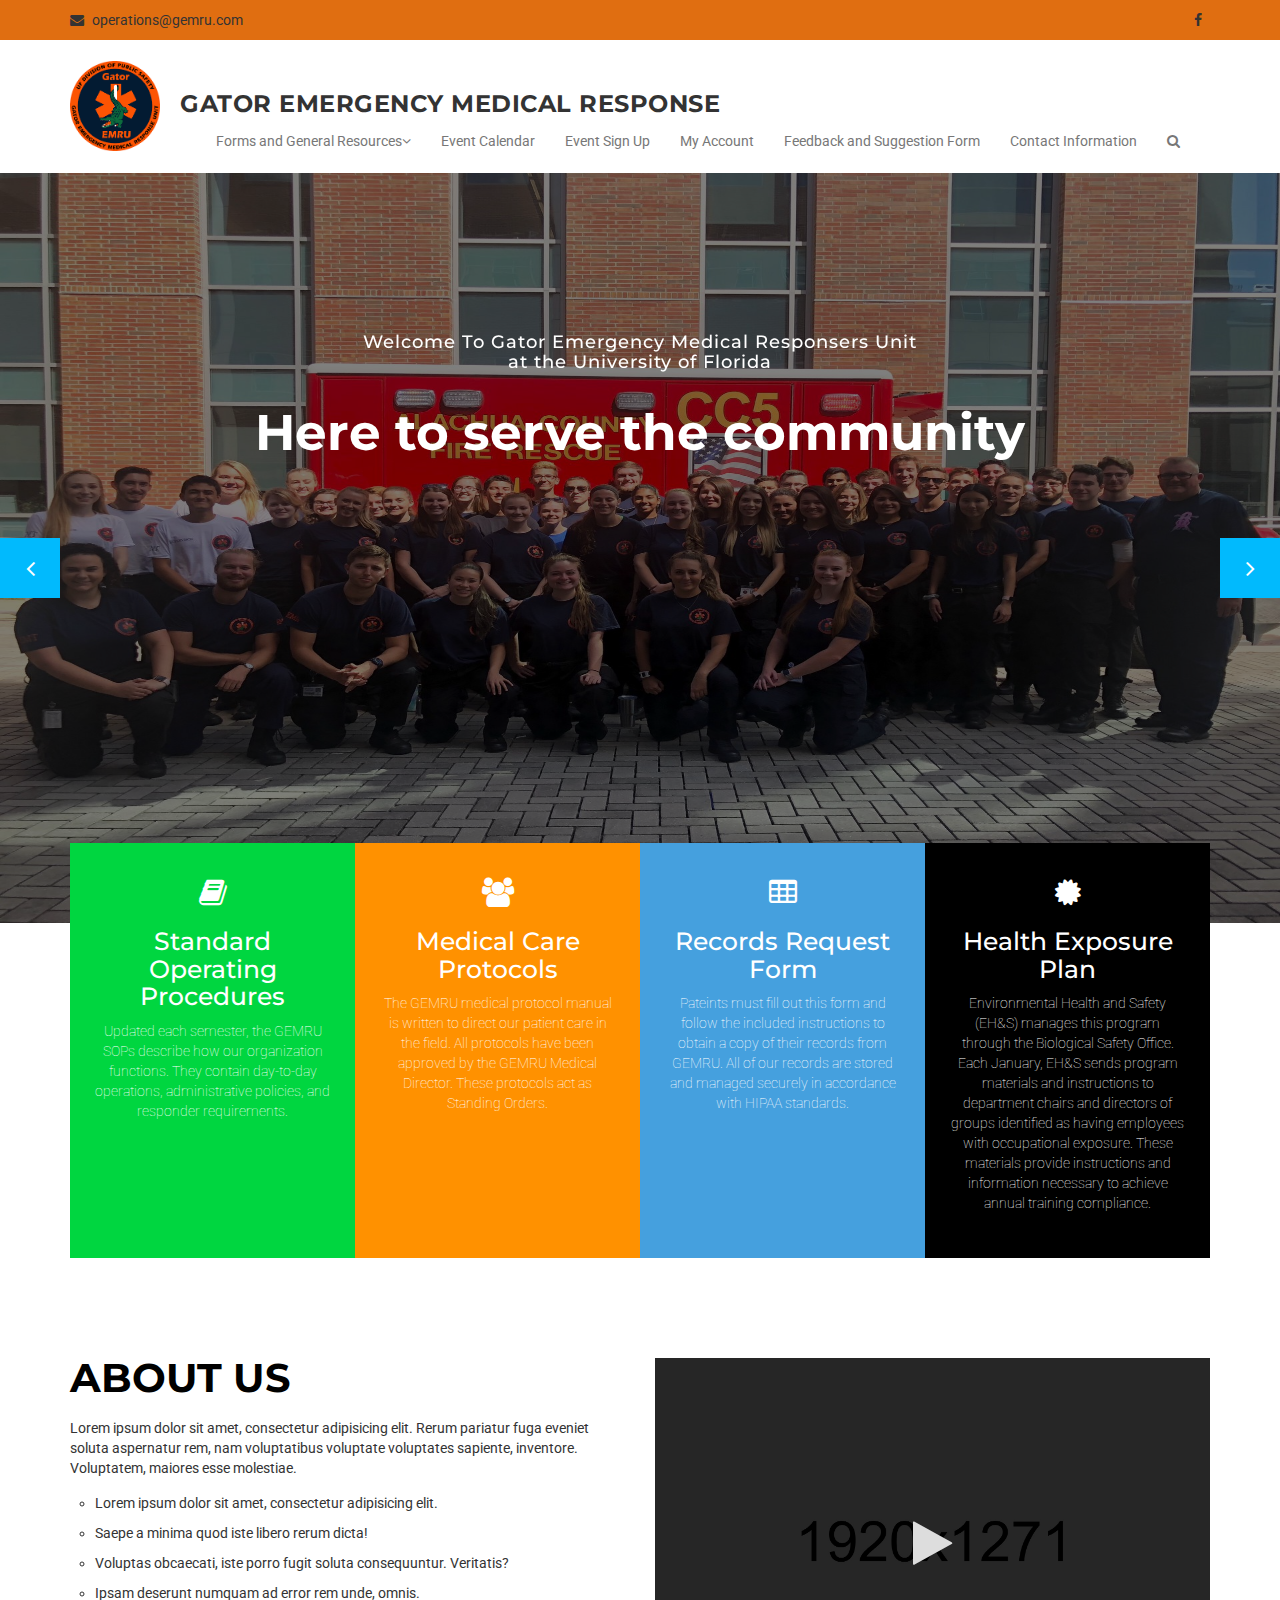
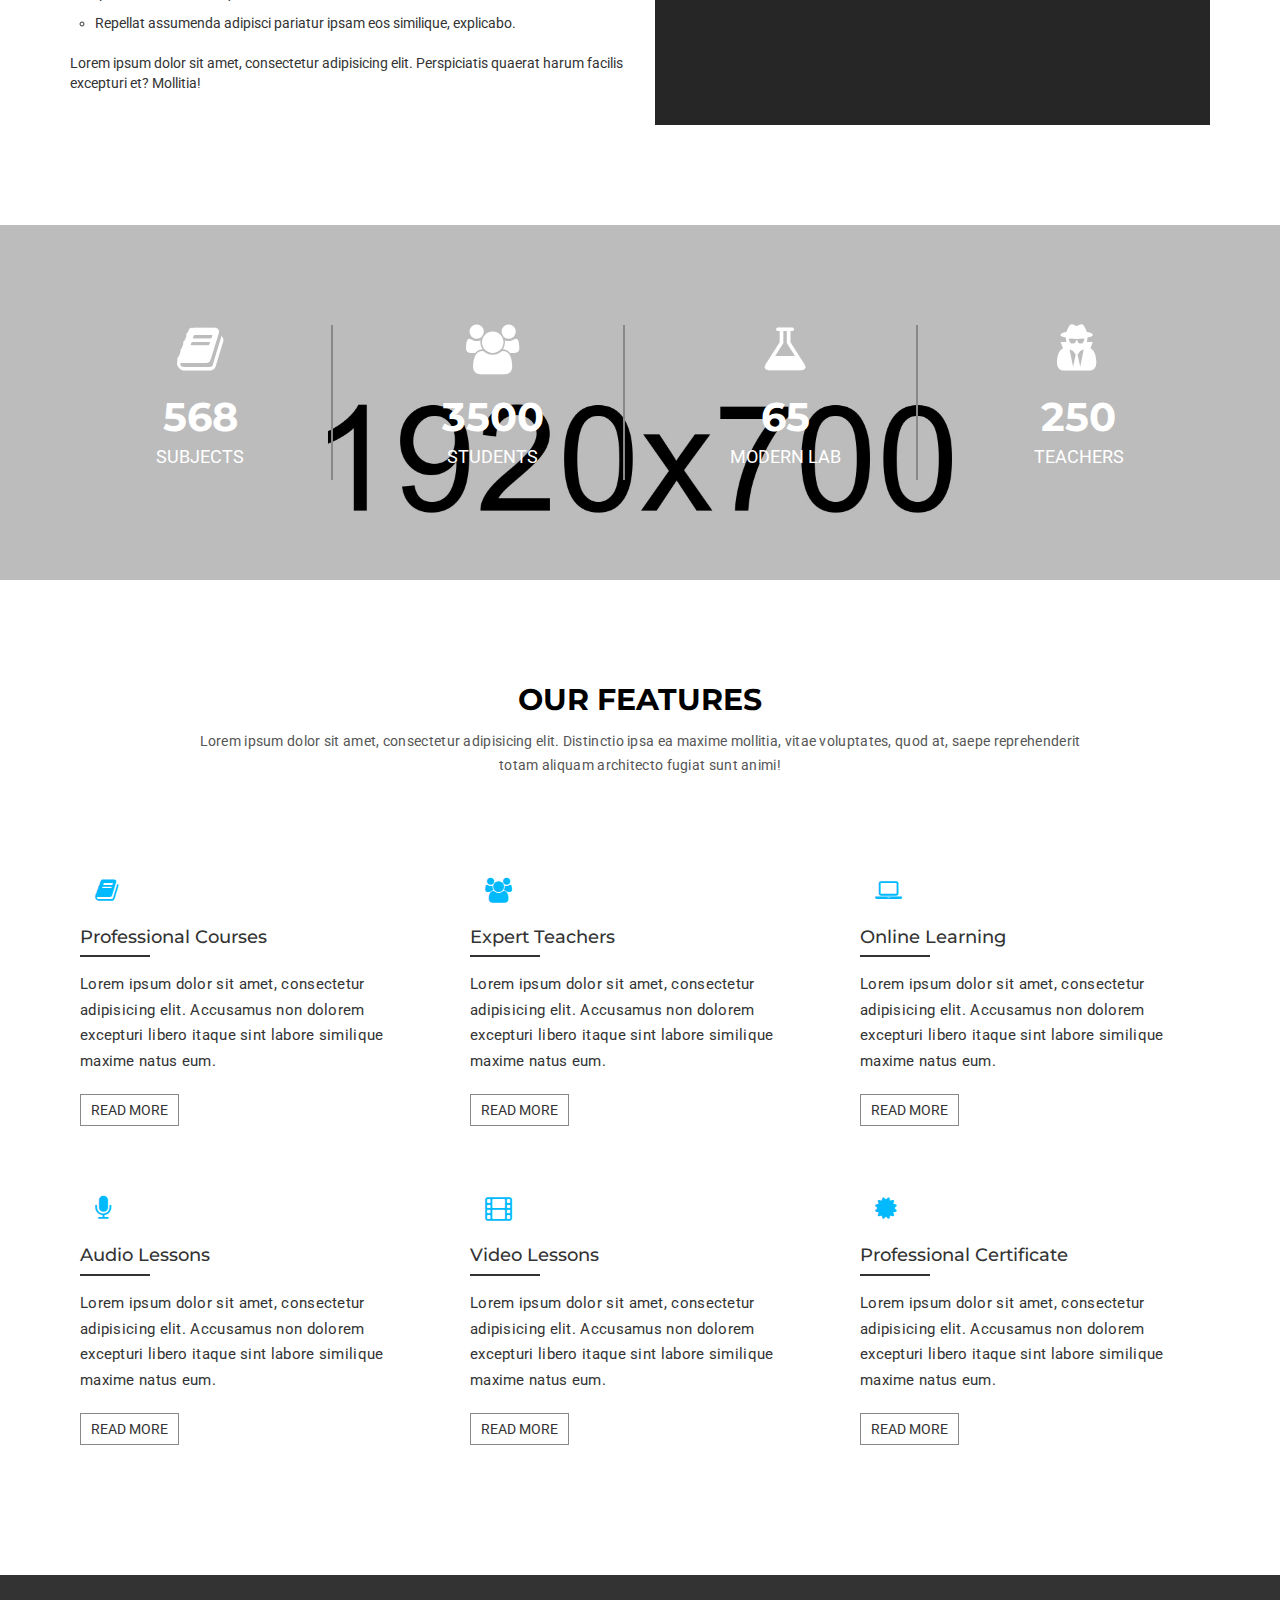
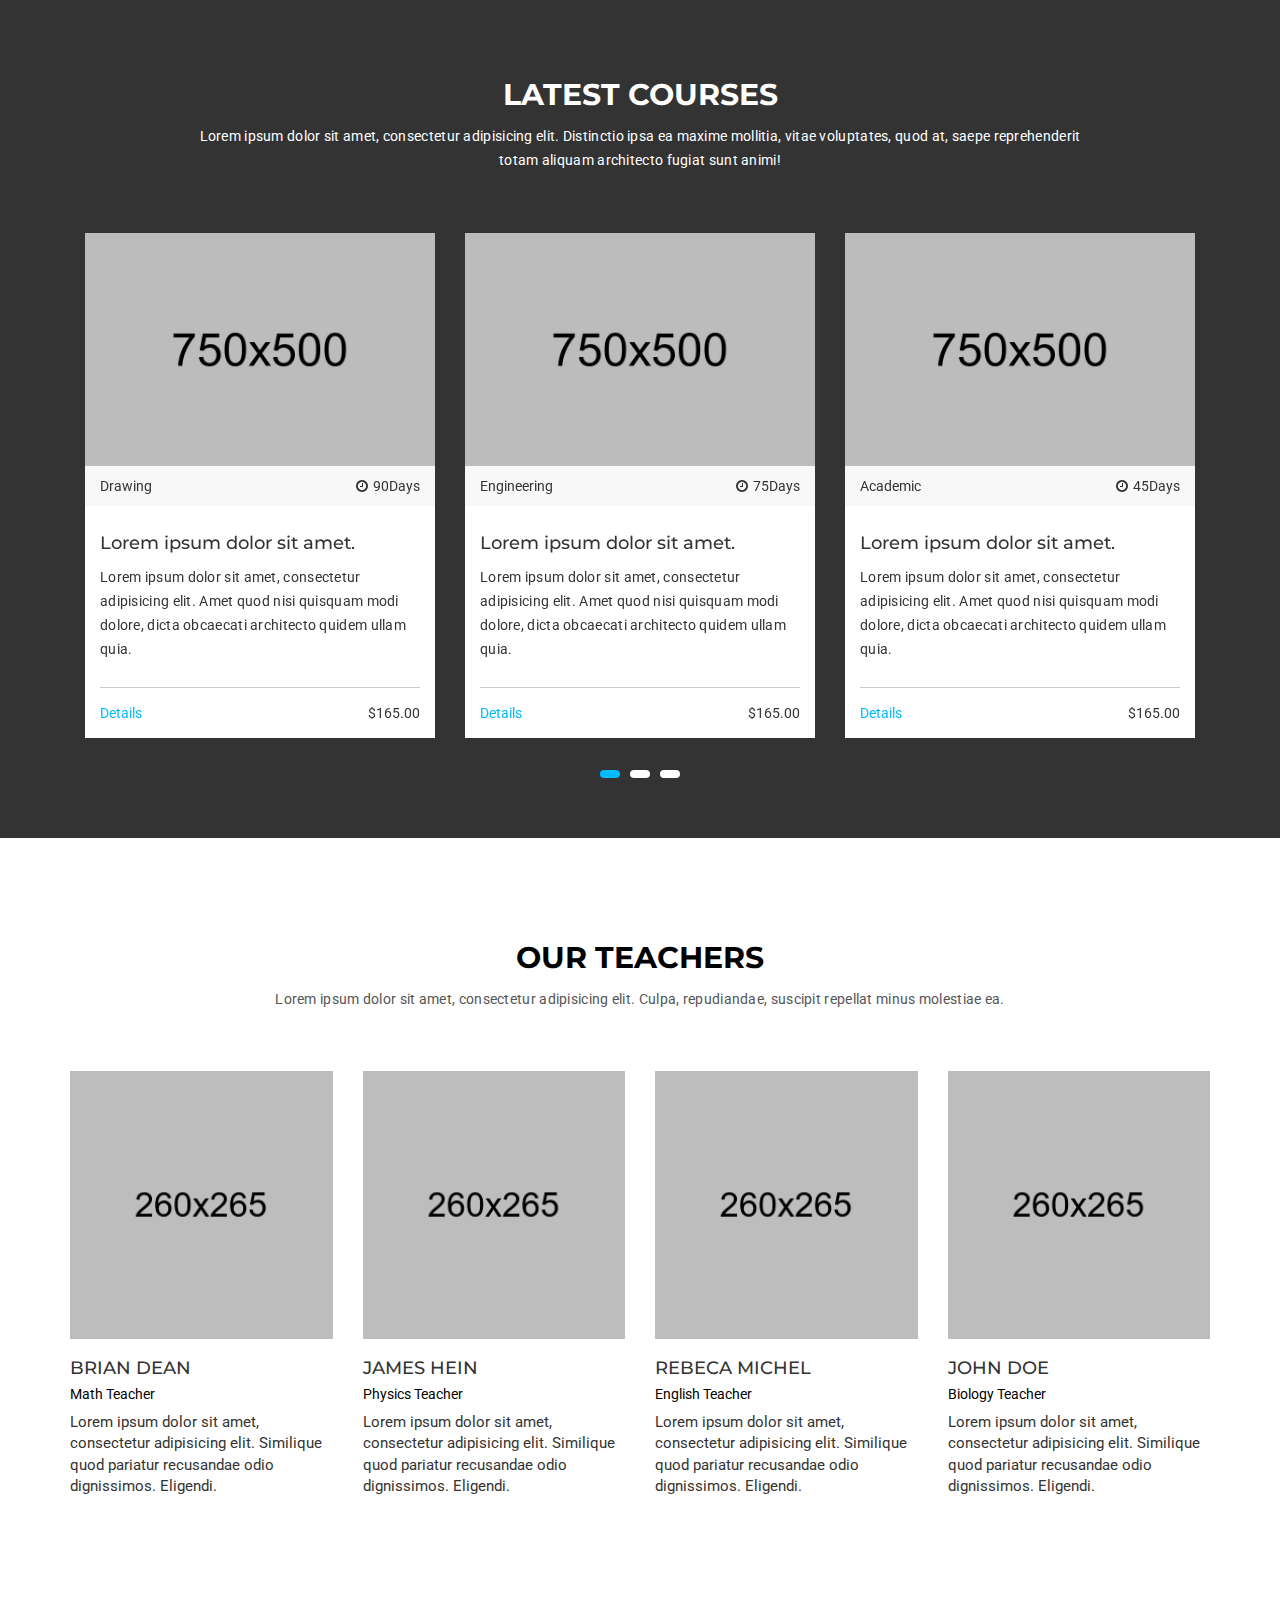
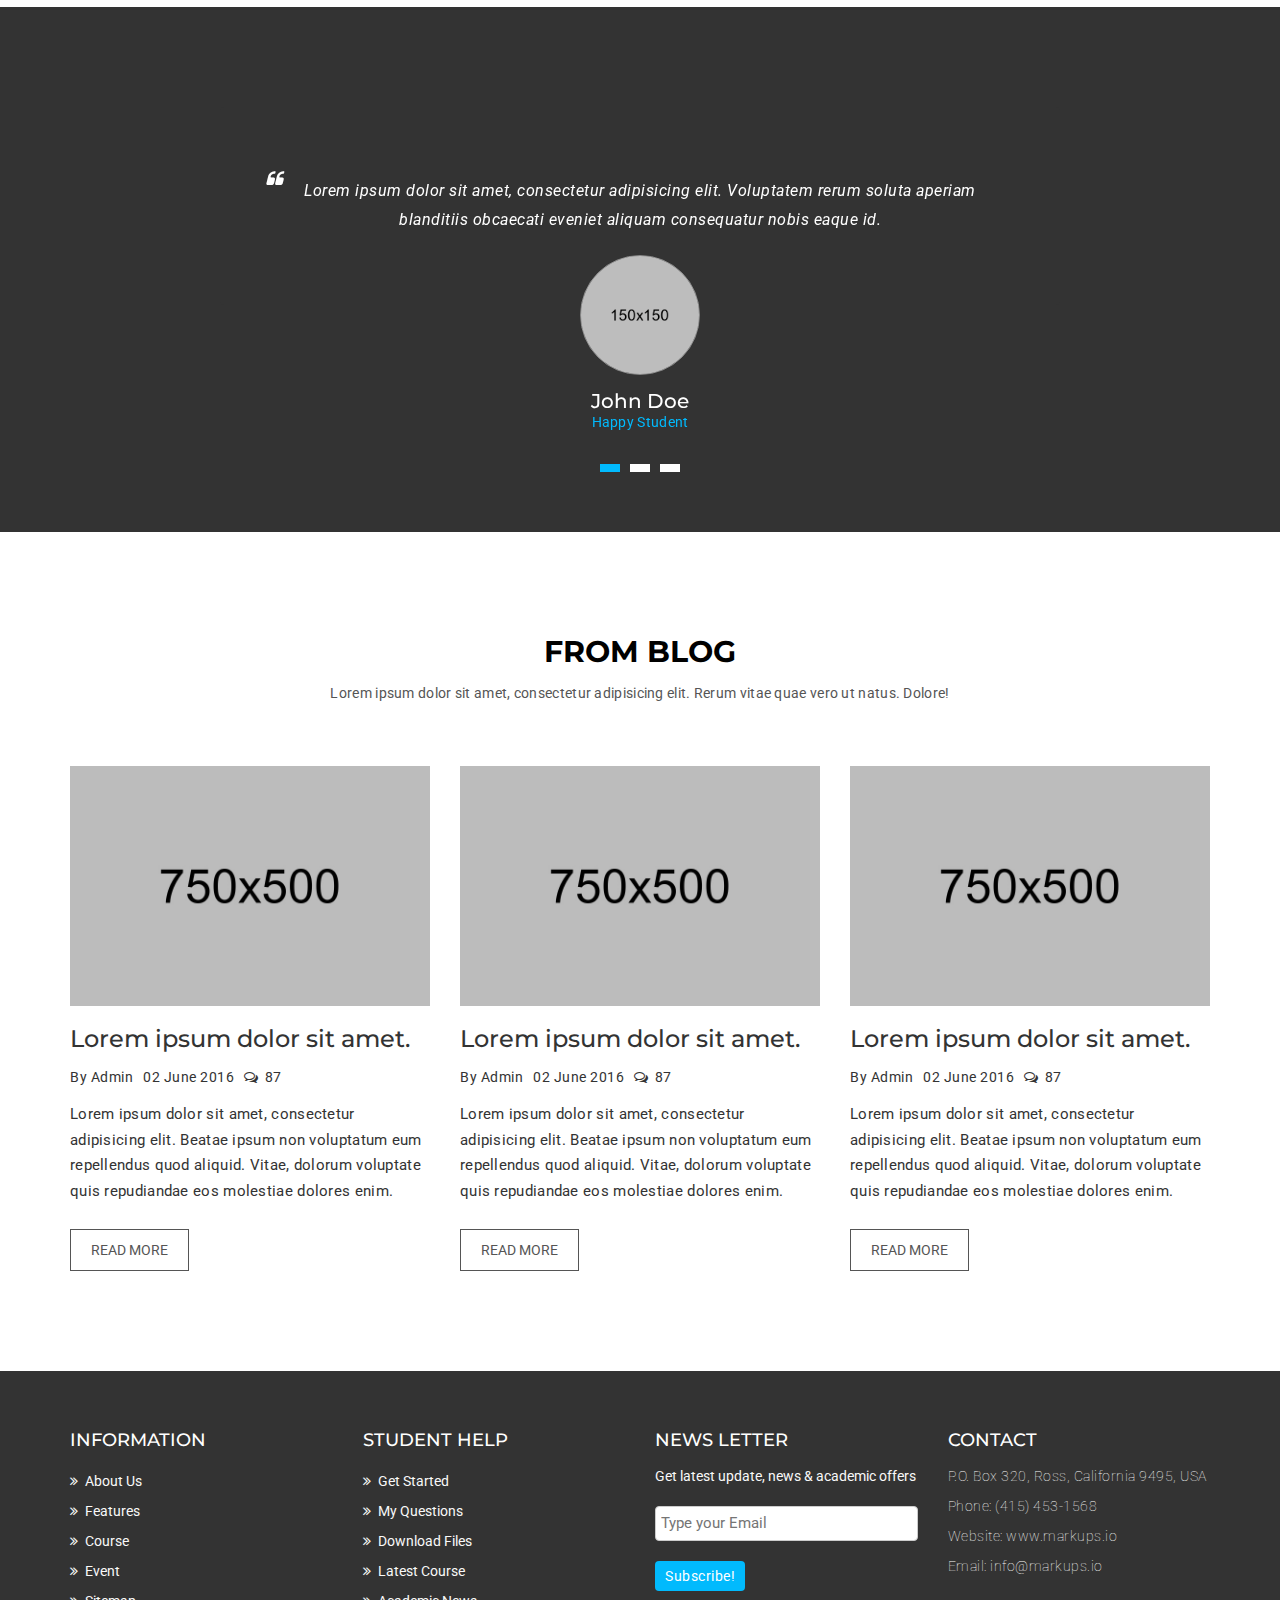
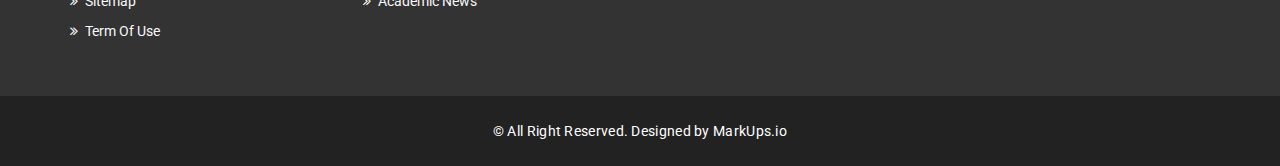
==== index.html @ f32d7854 "Middle section to front page" ====
<!DOCTYPE html>
<html lang="en">
  <head>
    <meta charset="utf-8">
    <meta http-equiv="X-UA-Compatible" content="IE=edge">
    <meta name="viewport" content="width=device-width, initial-scale=1">    
    <title>Gator Emergency Medical Response Unit | Home</title>

    <!-- Favicon -->
    <link rel="shortcut icon" href="assets/img/smalllogo.png" type="image/x-icon">

    <!-- Font awesome -->
    <link href="assets/css/font-awesome.css" rel="stylesheet">
    <!-- Bootstrap -->
    <link href="assets/css/bootstrap.css" rel="stylesheet">   
    <!-- Slick slider -->
    <link rel="stylesheet" type="text/css" href="assets/css/slick.css">          
    <!-- Fancybox slider -->
    <link rel="stylesheet" href="assets/css/jquery.fancybox.css" type="text/css" media="screen" /> 
    <!-- Theme color -->
    <link id="switcher" href="assets/css/theme-color/default-theme.css" rel="stylesheet">          

    <!-- Main style sheet -->
    <link href="assets/css/style.css" rel="stylesheet">    

   
    <!-- Google Fonts -->
    <link href='https://fonts.googleapis.com/css?family=Montserrat:400,700' rel='stylesheet' type='text/css'>
    <link href='https://fonts.googleapis.com/css?family=Roboto:400,400italic,300,300italic,500,700' rel='stylesheet' type='text/css'>
    

    <!-- HTML5 shim and Respond.js for IE8 support of HTML5 elements and media queries -->
    <!-- WARNING: Respond.js doesn't work if you view the page via file:// -->
    <!--[if lt IE 9]>
      <script src="https://oss.maxcdn.com/html5shiv/3.7.2/html5shiv.min.js"></script>
      <script src="https://oss.maxcdn.com/respond/1.4.2/respond.min.js"></script>
    <![endif]-->

  </head>
  <body> 

  <!--START SCROLL TOP BUTTON -->
    <a class="scrollToTop" href="#">
      <i class="fa fa-angle-up"></i>      
    </a>
  <!-- END SCROLL TOP BUTTON -->

  <!-- Start header  -->
  <header id="mu-header">
    <div class="container">
      <div class="row">
        <div class="col-lg-12 col-md-12">
          <div class="mu-header-area">
            <div class="row">
              <div class="col-lg-6 col-md-6 col-sm-6 col-xs-6">
                <div class="mu-header-top-left">
                  <div class="mu-top-email">
                    <i class="fa fa-envelope"></i>
                    <span>operations@gemru.com</span>
                  </div>
                  <div class="mu-top-phone">
                  </div>
                </div>
              </div>
              <div class="col-lg-6 col-md-6 col-sm-6 col-xs-6">
                <div class="mu-header-top-right">
                  <nav>
                    <ul class="mu-top-social-nav">
                      <li><a href="https://www.facebook.com/UFgemru/"><span class="fa fa-facebook"></span></a></li>
                    </ul>
                  </nav>
                </div>
              </div>
            </div>
          </div>
        </div>
      </div>
    </div>
  </header>
  <!-- End header  -->
  <!-- Start menu -->
  <section id="mu-menu">
    <nav class="navbar navbar-default" role="navigation">  
      <div class="container">
        <div class="navbar-header">
          <!-- FOR MOBILE VIEW COLLAPSED BUTTON -->
          <button type="button" class="navbar-toggle collapsed" data-toggle="collapse" data-target="#navbar" aria-expanded="false" aria-controls="navbar">
            <span class="sr-only">Toggle navigation</span>
            <span class="icon-bar"></span>
            <span class="icon-bar"></span>
            <span class="icon-bar"></span>
          </button>
          <!-- LOGO -->              
          <!-- TEXT BASED LOGO -->
          <a class="navbar-brand" href="index.html"><img src="assets\img\gemrulogo.png"></i><span>Gator Emergency Medical Response</span></a>
          <!-- IMG BASED LOGO  -->
          <!-- <a class="navbar-brand" href="index.html"><img src="assets/img/logo.png" alt="logo"></a> -->
        </div>
      <div id="navbar" class="navbar-collapse collapse">
          <ul id="top-menu" class="nav navbar-nav navbar-right main-nav">
            <li class="dropdown">
              <a href="index.html" class="dropdown" data-toggle="dropdown">Forms and General Resources<span class="fa fa-angle-down"></span></a> 
              <ul class="dropdown-menu" role="menu">
                <li><a href="#">Equipment Checkoff Form</a></li>
                <li><a href="#">Incident Reporting Form</a></li>
                <li><a href="#">After Action Report</a></li>
                <li><a href="#">Responder Document and Trainings</a></li>
              </ul>
            </li>           
            <li><a href="course.html">Event Calendar</a></li>           
            <li><a href="gallery.html">Event Sign Up</a></li>
            <li><a href="#">My Account</span></a></li>            
            <li><a href="contact.html">Feedback and Suggestion Form</a></li>
            <li><a href="404.html">Contact Information</a></li>               
            <li><a href="#" id="mu-search-icon"><i class="fa fa-search"></i></a></li>
          </ul>                     
        </div><!--/.nav-collapse -->        
      </div>     
    </nav>
  </section>
  <!-- End menu -->
  <!-- Start search box -->
  <div id="mu-search">
    <div class="mu-search-area">      
      <button class="mu-search-close"><span class="fa fa-close"></span></button>
      <div class="container">
        <div class="row">
          <div class="col-md-12">            
            <form class="mu-search-form">
              <input type="search" placeholder="Type Your Keyword(s) & Hit Enter">              
            </form>
          </div>
        </div>
      </div>
    </div>
  </div>
  <!-- End search box -->
  <!-- Start Slider -->
  <section id="mu-slider">
    <!-- Start single slider item -->
    <div class="mu-slider-single">
      <div class="mu-slider-img">
        <figure>
          <img class="mu-slider-img" src="assets\img\slider\ambu2.jpg">
        </figure>
      </div>
      <div class="mu-slider-content">
        <h4>Welcome To Gator Emergency Medical Responsers Unit<br>at the University of Florida</h4>
        <span></span>
        <h2>Here to serve the community</h2>
        <p></p>
        <!--<a href="#" class="mu-read-more-btn">Read More</a>-->
      </div>
    </div>
    <!-- Start single slider item -->
    <!-- Start single slider item -->
    <div class="mu-slider-single">
      <div class="mu-slider-img">
        <figure>
          <img class="mu-slider-img" src="assets\img\slider\GemruBackground.jpg">
        </figure>
      </div>
      <div class="mu-slider-content">
        <!--<h4>About Us</h4>-->
        <span></span>
        <h2>About Us</h2>
        <p>Our mission is to ensure the safety and medical well-being of everyone we encounter at the highest standards possible. GEMRU Responders serve the UF community by providing medical standby services at official university events and student organization activities.</p>
        <!--<a href="#" class="mu-read-more-btn">Read More</a>-->
      </div>
    </div>
    <!-- Start single slider item -->
    <!-- Start single slider item -->
    <div class="mu-slider-single">
      <div class="mu-slider-img">
        <figure>
          <img class="mu-slider-img" src="assets\img\slider\oldgemru.png">
        </figure>
      </div>
      <div class="mu-slider-content">
        <!--<h4>Exclusivly For Education</h4>-->
        <span></span>
        <h2>Our History</h2>
        <p>GEMRU was established in 2015 as a volunteer medical response unit on the University of Florida campus. We are an entity of the University Police Department and therefore a division of Public Safety.</p>
        <!--<a href="#" class="mu-read-more-btn">Read More</a>-->
      </div>
    </div>
    <!-- Start single slider item -->    
  </section>
  <!-- End Slider -->
  <!-- Start service  -->
  <section id="mu-service">
    <div class="container">
      <div class="row">
        <div class="col-lg-12 col-md-12">
          <div class="mu-service-area">
            <!-- Start single service -->
            <div class="mu-service-single">
              <span class="fa fa-book"></span>
              <h3>Standard Operating Procedures</h3>
              <p>Updated each semester, the GEMRU SOPs describe how our organization functions. They contain day-to-day operations, administrative policies, and responder requirements.</p>
            </div>
            <!-- Start single service -->
            <!-- Start single service -->
            <div class="mu-service-single">
              <span class="fa fa-users"></span>
              <h3>Medical Care Protocols</h3>
              <p>The GEMRU medical protocol manual is written to direct our patient care in the field. All protocols have been approved by the GEMRU Medical Director. These protocols act as Standing Orders.</p>
            </div>
            <!-- Start single service -->
            <!-- Start single service -->
            <div class="mu-service-single">
              <span class="fa fa-table"></span>
              <h3>Records Request Form</h3>
              <p>Pateints must fill out this form and follow the included instructions to obtain a copy of their records from GEMRU. All of our records are stored and managed securely in accordance with HIPAA standards.</p>
            </div>
            <!-- Start single service -->
            <!-- Start single service -->
            <div class="mu-service-single">
              <span class="fa fa-certificate"></span>
              <h3>Health Exposure Plan</h3>
              <p>Environmental Health and Safety (EH&S) manages this program through the Biological Safety Office. Each January, EH&S sends program materials and instructions to department chairs and directors of groups identified as having employees with occupational exposure. These materials provide instructions and information necessary to achieve annual training compliance.</p>
            </div>
            <!-- Start single service -->
          </div>
        </div>
      </div>
    </div>
  </section>
  <!-- End service  -->

  <!-- Start about us -->
  <section id="mu-about-us">
    <div class="container">
      <div class="row">
        <div class="col-md-12">
          <div class="mu-about-us-area">           
            <div class="row">
              <div class="col-lg-6 col-md-6">
                <div class="mu-about-us-left">
                  <!-- Start Title -->
                  <div class="mu-title">
                    <h2>About Us</h2>              
                  </div>
                  <!-- End Title -->
                  <p>Lorem ipsum dolor sit amet, consectetur adipisicing elit. Rerum pariatur fuga eveniet soluta aspernatur rem, nam voluptatibus voluptate voluptates sapiente, inventore. Voluptatem, maiores esse molestiae.</p>
                  <ul>
                    <li>Lorem ipsum dolor sit amet, consectetur adipisicing elit.</li>
                    <li>Saepe a minima quod iste libero rerum dicta!</li>
                    <li>Voluptas obcaecati, iste porro fugit soluta consequuntur. Veritatis?</li>
                    <li>Ipsam deserunt numquam ad error rem unde, omnis.</li>
                    <li>Repellat assumenda adipisci pariatur ipsam eos similique, explicabo.</li>
                  </ul>
                  <p>Lorem ipsum dolor sit amet, consectetur adipisicing elit. Perspiciatis quaerat harum facilis excepturi et? Mollitia!</p>
                </div>
              </div>
              <div class="col-lg-6 col-md-6">
                <div class="mu-about-us-right">                            
                <a id="mu-abtus-video" href="https://www.youtube.com/embed/HN3pm9qYAUs" target="mutube-video">
                  <img src="assets/img/about-us.jpg" alt="img">
                </a>                
                </div>
              </div>
            </div>
          </div>
        </div>
      </div>
    </div>
  </section>
  <!-- End about us -->

  <!-- Start about us counter -->
  <section id="mu-abtus-counter">
    <div class="container">
      <div class="row">
        <div class="col-md-12">
          <div class="mu-abtus-counter-area">
            <div class="row">
              <!-- Start counter item -->
              <div class="col-lg-3 col-md-3 col-sm-3">
                <div class="mu-abtus-counter-single">
                  <span class="fa fa-book"></span>
                  <h4 class="counter">568</h4>
                  <p>Subjects</p>
                </div>
              </div>
              <!-- End counter item -->
              <!-- Start counter item -->
              <div class="col-lg-3 col-md-3 col-sm-3">
                <div class="mu-abtus-counter-single">
                  <span class="fa fa-users"></span>
                  <h4 class="counter">3500</h4>
                  <p>Students</p>
                </div>
              </div>
              <!-- End counter item -->
              <!-- Start counter item -->
              <div class="col-lg-3 col-md-3 col-sm-3">
                <div class="mu-abtus-counter-single">
                  <span class="fa fa-flask"></span>
                  <h4 class="counter">65</h4>
                  <p>Modern Lab</p>
                </div>
              </div>
              <!-- End counter item -->
              <!-- Start counter item -->
              <div class="col-lg-3 col-md-3 col-sm-3">
                <div class="mu-abtus-counter-single no-border">
                  <span class="fa fa-user-secret"></span>
                  <h4 class="counter">250</h4>
                  <p>Teachers</p>
                </div>
              </div>
              <!-- End counter item -->
            </div>
          </div>
        </div>
      </div>
    </div>
  </section>
  <!-- End about us counter -->

  <!-- Start features section -->
  <section id="mu-features">
    <div class="container">
      <div class="row">
        <div class="col-lg-12 col-md-12">
          <div class="mu-features-area">
            <!-- Start Title -->
            <div class="mu-title">
              <h2>Our Features</h2>
              <p>Lorem ipsum dolor sit amet, consectetur adipisicing elit. Distinctio ipsa ea maxime mollitia, vitae voluptates, quod at, saepe reprehenderit totam aliquam architecto fugiat sunt animi!</p>
            </div>
            <!-- End Title -->
            <!-- Start features content -->
            <div class="mu-features-content">
              <div class="row">
                <div class="col-lg-4 col-md-4  col-sm-6">
                  <div class="mu-single-feature">
                    <span class="fa fa-book"></span>
                    <h4>Professional Courses</h4>
                    <p>Lorem ipsum dolor sit amet, consectetur adipisicing elit. Accusamus non dolorem excepturi libero itaque sint labore similique maxime natus eum.</p>
                    <a href="#">Read More</a>
                  </div>
                </div>
                <div class="col-lg-4 col-md-4 col-sm-6">
                  <div class="mu-single-feature">
                    <span class="fa fa-users"></span>
                    <h4>Expert Teachers</h4>
                    <p>Lorem ipsum dolor sit amet, consectetur adipisicing elit. Accusamus non dolorem excepturi libero itaque sint labore similique maxime natus eum.</p>
                    <a href="#">Read More</a>
                  </div>
                </div>
                <div class="col-lg-4 col-md-4 col-sm-6">
                  <div class="mu-single-feature">
                    <span class="fa fa-laptop"></span>
                    <h4>Online Learning</h4>
                    <p>Lorem ipsum dolor sit amet, consectetur adipisicing elit. Accusamus non dolorem excepturi libero itaque sint labore similique maxime natus eum.</p>
                    <a href="#">Read More</a>
                  </div>
                </div>
                <div class="col-lg-4 col-md-4 col-sm-6">
                  <div class="mu-single-feature">
                    <span class="fa fa-microphone"></span>
                    <h4>Audio Lessons</h4>
                    <p>Lorem ipsum dolor sit amet, consectetur adipisicing elit. Accusamus non dolorem excepturi libero itaque sint labore similique maxime natus eum.</p>
                    <a href="#">Read More</a>
                  </div>
                </div>
                <div class="col-lg-4 col-md-4 col-sm-6">
                  <div class="mu-single-feature">
                    <span class="fa fa-film"></span>
                    <h4>Video Lessons</h4>
                    <p>Lorem ipsum dolor sit amet, consectetur adipisicing elit. Accusamus non dolorem excepturi libero itaque sint labore similique maxime natus eum.</p>
                    <a href="#">Read More</a>
                  </div>
                </div>
                <div class="col-lg-4 col-md-4 col-sm-6">
                  <div class="mu-single-feature">
                    <span class="fa fa-certificate"></span>
                    <h4>Professional Certificate</h4>
                    <p>Lorem ipsum dolor sit amet, consectetur adipisicing elit. Accusamus non dolorem excepturi libero itaque sint labore similique maxime natus eum.</p>
                    <a href="#">Read More</a>
                  </div>
                </div>
              </div>
            </div>
            <!-- End features content -->
          </div>
        </div>
      </div>
    </div>
  </section>
  <!-- End features section -->

  <!-- Start latest course section -->
  <section id="mu-latest-courses">
    <div class="container">
      <div class="row">
        <div class="col-lg-12 col-md-12">
          <div class="mu-latest-courses-area">
            <!-- Start Title -->
            <div class="mu-title">
              <h2>Latest Courses</h2>
              <p>Lorem ipsum dolor sit amet, consectetur adipisicing elit. Distinctio ipsa ea maxime mollitia, vitae voluptates, quod at, saepe reprehenderit totam aliquam architecto fugiat sunt animi!</p>
            </div>
            <!-- End Title -->
            <!-- Start latest course content -->
            <div id="mu-latest-course-slide" class="mu-latest-courses-content">
              <div class="col-lg-4 col-md-4 col-xs-12">
                <div class="mu-latest-course-single">
                  <figure class="mu-latest-course-img">
                    <a href="#"><img src="assets/img/courses/1.jpg" alt="img"></a>
                    <figcaption class="mu-latest-course-imgcaption">
                      <a href="#">Drawing</a>
                      <span><i class="fa fa-clock-o"></i>90Days</span>
                    </figcaption>
                  </figure>
                  <div class="mu-latest-course-single-content">
                    <h4><a href="#">Lorem ipsum dolor sit amet.</a></h4>
                    <p>Lorem ipsum dolor sit amet, consectetur adipisicing elit. Amet quod nisi quisquam modi dolore, dicta obcaecati architecto quidem ullam quia.</p>
                    <div class="mu-latest-course-single-contbottom">
                      <a class="mu-course-details" href="#">Details</a>
                      <span class="mu-course-price" href="#">$165.00</span>
                    </div>
                  </div>
                </div>
              </div>
              <div class="col-lg-4 col-md-4 col-xs-12">
                <div class="mu-latest-course-single">
                  <figure class="mu-latest-course-img">
                    <a href="#"><img src="assets/img/courses/2.jpg" alt="img"></a>
                    <figcaption class="mu-latest-course-imgcaption">
                      <a href="#">Engineering </a>
                      <span><i class="fa fa-clock-o"></i>75Days</span>
                    </figcaption>
                  </figure>
                  <div class="mu-latest-course-single-content">
                    <h4><a href="#">Lorem ipsum dolor sit amet.</a></h4>
                    <p>Lorem ipsum dolor sit amet, consectetur adipisicing elit. Amet quod nisi quisquam modi dolore, dicta obcaecati architecto quidem ullam quia.</p>
                    <div class="mu-latest-course-single-contbottom">
                      <a class="mu-course-details" href="#">Details</a>
                      <span class="mu-course-price" href="#">$165.00</span>
                    </div>
                  </div>
                </div>
              </div>
              <div class="col-lg-4 col-md-4 col-xs-12">
                <div class="mu-latest-course-single">
                  <figure class="mu-latest-course-img">
                    <a href="#"><img src="assets/img/courses/3.jpg" alt="img"></a>
                    <figcaption class="mu-latest-course-imgcaption">
                      <a href="#">Academic</a>
                      <span><i class="fa fa-clock-o"></i>45Days</span>
                    </figcaption>
                  </figure>
                  <div class="mu-latest-course-single-content">
                    <h4><a href="#">Lorem ipsum dolor sit amet.</a></h4>
                    <p>Lorem ipsum dolor sit amet, consectetur adipisicing elit. Amet quod nisi quisquam modi dolore, dicta obcaecati architecto quidem ullam quia.</p>
                    <div class="mu-latest-course-single-contbottom">
                      <a class="mu-course-details" href="#">Details</a>
                      <span class="mu-course-price" href="#">$165.00</span>
                    </div>
                  </div>
                </div>
              </div>
              <div class="col-lg-4 col-md-4 col-xs-12">
                <div class="mu-latest-course-single">
                  <figure class="mu-latest-course-img">
                    <a href="#"><img src="assets/img/courses/1.jpg" alt="img"></a>
                    <figcaption class="mu-latest-course-imgcaption">
                      <a href="#">Drawing</a>
                      <span><i class="fa fa-clock-o"></i>90Days</span>
                    </figcaption>
                  </figure>
                  <div class="mu-latest-course-single-content">
                    <h4><a href="#">Lorem ipsum dolor sit amet.</a></h4>
                    <p>Lorem ipsum dolor sit amet, consectetur adipisicing elit. Amet quod nisi quisquam modi dolore, dicta obcaecati architecto quidem ullam quia.</p>
                    <div class="mu-latest-course-single-contbottom">
                      <a class="mu-course-details" href="#">Details</a>
                      <span class="mu-course-price" href="#">$165.00</span>
                    </div>
                  </div>
                </div>
              </div>
              <div class="col-lg-4 col-md-4 col-xs-12">
                <div class="mu-latest-course-single">
                  <figure class="mu-latest-course-img">
                    <a href="#"><img src="assets/img/courses/2.jpg" alt="img"></a>
                    <figcaption class="mu-latest-course-imgcaption">
                      <a href="#">Engineering </a>
                      <span><i class="fa fa-clock-o"></i>75Days</span>
                    </figcaption>
                  </figure>
                  <div class="mu-latest-course-single-content">
                    <h4><a href="#">Lorem ipsum dolor sit amet.</a></h4>
                    <p>Lorem ipsum dolor sit amet, consectetur adipisicing elit. Amet quod nisi quisquam modi dolore, dicta obcaecati architecto quidem ullam quia.</p>
                    <div class="mu-latest-course-single-contbottom">
                      <a class="mu-course-details" href="#">Details</a>
                      <span class="mu-course-price" href="#">$165.00</span>
                    </div>
                  </div>
                </div>
              </div>
              <div class="col-lg-4 col-md-4 col-xs-12">
                <div class="mu-latest-course-single">
                  <figure class="mu-latest-course-img">
                    <a href="#"><img src="assets/img/courses/3.jpg" alt="img"></a>
                    <figcaption class="mu-latest-course-imgcaption">
                      <a href="#">Academic</a>
                      <span><i class="fa fa-clock-o"></i>45Days</span>
                    </figcaption>
                  </figure>
                  <div class="mu-latest-course-single-content">
                    <h4><a href="#">Lorem ipsum dolor sit amet.</a></h4>
                    <p>Lorem ipsum dolor sit amet, consectetur adipisicing elit. Amet quod nisi quisquam modi dolore, dicta obcaecati architecto quidem ullam quia.</p>
                    <div class="mu-latest-course-single-contbottom">
                      <a class="mu-course-details" href="#">Details</a>
                      <span class="mu-course-price" href="#">$165.00</span>
                    </div>
                  </div>
                </div>
              </div>
            </div>
            <!-- End latest course content -->
          </div>
        </div>
      </div>
    </div>
  </section>
  <!-- End latest course section -->

  <!-- Start our teacher -->
  <section id="mu-our-teacher">
    <div class="container">
      <div class="row">
        <div class="col-md-12">
          <div class="mu-our-teacher-area">
            <!-- begain title -->
            <div class="mu-title">
              <h2>Our Teachers</h2>
              <p>Lorem ipsum dolor sit amet, consectetur adipisicing elit. Culpa, repudiandae, suscipit repellat minus molestiae ea.</p>
            </div>
            <!-- end title -->
            <!-- begain our teacher content -->
            <div class="mu-our-teacher-content">
              <div class="row">
                <div class="col-lg-3 col-md-3  col-sm-6">
                  <div class="mu-our-teacher-single">
                    <figure class="mu-our-teacher-img">
                      <img src="assets/img/teachers/teacher-01.png" alt="teacher img">
                      <div class="mu-our-teacher-social">
                        <a href="#"><span class="fa fa-facebook"></span></a>
                        <a href="#"><span class="fa fa-twitter"></span></a>
                        <a href="#"><span class="fa fa-linkedin"></span></a>
                        <a href="#"><span class="fa fa-google-plus"></span></a>
                      </div>
                    </figure>                    
                    <div class="mu-ourteacher-single-content">
                      <h4>Brian Dean</h4>
                      <span>Math Teacher</span>
                      <p>Lorem ipsum dolor sit amet, consectetur adipisicing elit. Similique quod pariatur recusandae odio dignissimos. Eligendi.</p>
                    </div>
                  </div>
                </div>
                <div class="col-lg-3 col-md-3 col-sm-6">
                  <div class="mu-our-teacher-single">
                    <figure class="mu-our-teacher-img">
                      <img src="assets/img/teachers/teacher-02.png" alt="teacher img">
                      <div class="mu-our-teacher-social">
                        <a href="#"><span class="fa fa-facebook"></span></a>
                        <a href="#"><span class="fa fa-twitter"></span></a>
                        <a href="#"><span class="fa fa-linkedin"></span></a>
                        <a href="#"><span class="fa fa-google-plus"></span></a>
                      </div>
                    </figure>                    
                    <div class="mu-ourteacher-single-content">
                      <h4>James Hein</h4>
                      <span>Physics Teacher</span>
                      <p>Lorem ipsum dolor sit amet, consectetur adipisicing elit. Similique quod pariatur recusandae odio dignissimos. Eligendi.</p>
                    </div>
                  </div>
                </div>
                <div class="col-lg-3 col-md-3 col-sm-6">
                  <div class="mu-our-teacher-single">
                    <figure class="mu-our-teacher-img">
                      <img src="assets/img/teachers/teacher-03.png" alt="teacher img">
                      <div class="mu-our-teacher-social">
                        <a href="#"><span class="fa fa-facebook"></span></a>
                        <a href="#"><span class="fa fa-twitter"></span></a>
                        <a href="#"><span class="fa fa-linkedin"></span></a>
                        <a href="#"><span class="fa fa-google-plus"></span></a>
                      </div>
                    </figure>                    
                    <div class="mu-ourteacher-single-content">
                      <h4>Rebeca Michel</h4>
                      <span>English Teacher</span>
                      <p>Lorem ipsum dolor sit amet, consectetur adipisicing elit. Similique quod pariatur recusandae odio dignissimos. Eligendi.</p>
                    </div>
                  </div>
                </div>
                <div class="col-lg-3 col-md-3 col-sm-6">
                  <div class="mu-our-teacher-single">
                    <figure class="mu-our-teacher-img">
                      <img src="assets/img/teachers/teacher-04.png" alt="teacher img">
                      <div class="mu-our-teacher-social">
                        <a href="#"><span class="fa fa-facebook"></span></a>
                        <a href="#"><span class="fa fa-twitter"></span></a>
                        <a href="#"><span class="fa fa-linkedin"></span></a>
                        <a href="#"><span class="fa fa-google-plus"></span></a>
                      </div>
                    </figure>                    
                    <div class="mu-ourteacher-single-content">
                      <h4>John Doe</h4>
                      <span>Biology Teacher</span>
                      <p>Lorem ipsum dolor sit amet, consectetur adipisicing elit. Similique quod pariatur recusandae odio dignissimos. Eligendi.</p>
                    </div>
                  </div>
                </div>
              </div>
            </div> 
            <!-- End our teacher content -->           
          </div>
        </div>
      </div>
    </div>
  </section>
  <!-- End our teacher -->

  <!-- Start testimonial -->
  <section id="mu-testimonial">
    <div class="container">
      <div class="row">
        <div class="col-md-12">
          <div class="mu-testimonial-area">
            <div id="mu-testimonial-slide" class="mu-testimonial-content">
              <!-- start testimonial single item -->
              <div class="mu-testimonial-item">
                <div class="mu-testimonial-quote">
                  <blockquote>
                    <p>Lorem ipsum dolor sit amet, consectetur adipisicing elit. Voluptatem rerum soluta aperiam blanditiis obcaecati eveniet aliquam consequatur nobis eaque id.</p>
                  </blockquote>
                </div>
                <div class="mu-testimonial-img">
                  <img src="assets/img/testimonial-1.png" alt="img">
                </div>
                <div class="mu-testimonial-info">
                  <h4>John Doe</h4>
                  <span>Happy Student</span>
                </div>
              </div>
              <!-- end testimonial single item -->
              <!-- start testimonial single item -->
              <div class="mu-testimonial-item">
                <div class="mu-testimonial-quote">
                  <blockquote>
                    <p>Lorem ipsum dolor sit amet, consectetur adipisicing elit. Voluptatem rerum soluta aperiam blanditiis obcaecati eveniet aliquam consequatur nobis eaque id.</p>
                  </blockquote>
                </div>
                <div class="mu-testimonial-img">
                  <img src="assets/img/testimonial-3.png" alt="img">
                </div>
                <div class="mu-testimonial-info">
                  <h4>Rebaca Michel</h4>
                  <span>Happy Parent</span>
                </div>
              </div>
              <!-- end testimonial single item -->
              <!-- start testimonial single item -->
              <div class="mu-testimonial-item">
                <div class="mu-testimonial-quote">
                  <blockquote>
                    <p>Lorem ipsum dolor sit amet, consectetur adipisicing elit. Voluptatem rerum soluta aperiam blanditiis obcaecati eveniet aliquam consequatur nobis eaque id.</p>
                  </blockquote>
                </div>
                <div class="mu-testimonial-img">
                  <img src="assets/img/testimonial-2.png" alt="img">
                </div>
                <div class="mu-testimonial-info">
                  <h4>Stev Smith</h4>
                  <span>Happy Student</span>
                </div>
              </div>
              <!-- end testimonial single item -->
            </div>
          </div>
        </div>
      </div>
    </div>
  </section>
  <!-- End testimonial -->

  <!-- Start from blog -->
  <section id="mu-from-blog">
    <div class="container">
      <div class="row">
        <div class="col-md-12">
          <div class="mu-from-blog-area">
            <!-- start title -->
            <div class="mu-title">
              <h2>From Blog</h2>
              <p>Lorem ipsum dolor sit amet, consectetur adipisicing elit. Rerum vitae quae vero ut natus. Dolore!</p>
            </div>
            <!-- end title -->  
            <!-- start from blog content   -->
            <div class="mu-from-blog-content">
              <div class="row">
                <div class="col-md-4 col-sm-4">
                  <article class="mu-blog-single-item">
                    <figure class="mu-blog-single-img">
                      <a href="#"><img src="assets/img/blog/blog-1.jpg" alt="img"></a>
                      <figcaption class="mu-blog-caption">
                        <h3><a href="#">Lorem ipsum dolor sit amet.</a></h3>
                      </figcaption>                      
                    </figure>
                    <div class="mu-blog-meta">
                      <a href="#">By Admin</a>
                      <a href="#">02 June 2016</a>
                      <span><i class="fa fa-comments-o"></i>87</span>
                    </div>
                    <div class="mu-blog-description">
                      <p>Lorem ipsum dolor sit amet, consectetur adipisicing elit. Beatae ipsum non voluptatum eum repellendus quod aliquid. Vitae, dolorum voluptate quis repudiandae eos molestiae dolores enim.</p>
                      <a class="mu-read-more-btn" href="#">Read More</a>
                    </div>
                  </article>
                </div>
                <div class="col-md-4 col-sm-4">
                  <article class="mu-blog-single-item">
                    <figure class="mu-blog-single-img">
                      <a href="#"><img src="assets/img/blog/blog-2.jpg" alt="img"></a>
                      <figcaption class="mu-blog-caption">
                        <h3><a href="#">Lorem ipsum dolor sit amet.</a></h3>
                      </figcaption>                      
                    </figure>
                    <div class="mu-blog-meta">
                      <a href="#">By Admin</a>
                      <a href="#">02 June 2016</a>
                      <span><i class="fa fa-comments-o"></i>87</span>
                    </div>
                    <div class="mu-blog-description">
                      <p>Lorem ipsum dolor sit amet, consectetur adipisicing elit. Beatae ipsum non voluptatum eum repellendus quod aliquid. Vitae, dolorum voluptate quis repudiandae eos molestiae dolores enim.</p>
                      <a class="mu-read-more-btn" href="#">Read More</a>
                    </div>
                  </article>
                </div>
                <div class="col-md-4 col-sm-4">
                  <article class="mu-blog-single-item">
                    <figure class="mu-blog-single-img">
                      <a href="#"><img src="assets/img/blog/blog-3.jpg" alt="img"></a>
                      <figcaption class="mu-blog-caption">
                        <h3><a href="#">Lorem ipsum dolor sit amet.</a></h3>
                      </figcaption>                      
                    </figure>
                    <div class="mu-blog-meta">
                      <a href="#">By Admin</a>
                      <a href="#">02 June 2016</a>
                      <span><i class="fa fa-comments-o"></i>87</span>
                    </div>
                    <div class="mu-blog-description">
                      <p>Lorem ipsum dolor sit amet, consectetur adipisicing elit. Beatae ipsum non voluptatum eum repellendus quod aliquid. Vitae, dolorum voluptate quis repudiandae eos molestiae dolores enim.</p>
                      <a class="mu-read-more-btn" href="#">Read More</a>
                    </div>
                  </article>
                </div>
              </div>
            </div>     
            <!-- end from blog content   -->   
          </div>
        </div>
      </div>
    </div>
  </section>
  <!-- End from blog -->

  <!-- Start footer -->
  <footer id="mu-footer">
    <!-- start footer top -->
    <div class="mu-footer-top">
      <div class="container">
        <div class="mu-footer-top-area">
          <div class="row">
            <div class="col-lg-3 col-md-3 col-sm-3">
              <div class="mu-footer-widget">
                <h4>Information</h4>
                <ul>
                  <li><a href="#">About Us</a></li>
                  <li><a href="">Features</a></li>
                  <li><a href="">Course</a></li>
                  <li><a href="">Event</a></li>
                  <li><a href="">Sitemap</a></li>
                  <li><a href="">Term Of Use</a></li>
                </ul>
              </div>
            </div>
            <div class="col-lg-3 col-md-3 col-sm-3">
              <div class="mu-footer-widget">
                <h4>Student Help</h4>
                <ul>
                  <li><a href="">Get Started</a></li>
                  <li><a href="#">My Questions</a></li>
                  <li><a href="">Download Files</a></li>
                  <li><a href="">Latest Course</a></li>
                  <li><a href="">Academic News</a></li>                  
                </ul>
              </div>
            </div>
            <div class="col-lg-3 col-md-3 col-sm-3">
              <div class="mu-footer-widget">
                <h4>News letter</h4>
                <p>Get latest update, news & academic offers</p>
                <form class="mu-subscribe-form">
                  <input type="email" placeholder="Type your Email">
                  <button class="mu-subscribe-btn" type="submit">Subscribe!</button>
                </form>               
              </div>
            </div>
            <div class="col-lg-3 col-md-3 col-sm-3">
              <div class="mu-footer-widget">
                <h4>Contact</h4>
                <address>
                  <p>P.O. Box 320, Ross, California 9495, USA</p>
                  <p>Phone: (415) 453-1568 </p>
                  <p>Website: www.markups.io</p>
                  <p>Email: info@markups.io</p>
                </address>
              </div>
            </div>
          </div>
        </div>
      </div>
    </div>
    <!-- end footer top -->
    <!-- start footer bottom -->
    <div class="mu-footer-bottom">
      <div class="container">
        <div class="mu-footer-bottom-area">
          <p>&copy; All Right Reserved. Designed by <a href="http://www.markups.io/" rel="nofollow">MarkUps.io</a></p>
        </div>
      </div>
    </div>
    <!-- end footer bottom -->
  </footer>
  <!-- End footer -->
  
  <!-- jQuery library -->
  <script src="assets/js/jquery.min.js"></script>  
  <!-- Include all compiled plugins (below), or include individual files as needed -->
  <script src="assets/js/bootstrap.js"></script>   
  <!-- Slick slider -->
  <script type="text/javascript" src="assets/js/slick.js"></script>
  <!-- Counter -->
  <script type="text/javascript" src="assets/js/waypoints.js"></script>
  <script type="text/javascript" src="assets/js/jquery.counterup.js"></script>  
  <!-- Mixit slider -->
  <script type="text/javascript" src="assets/js/jquery.mixitup.js"></script>
  <!-- Add fancyBox -->        
  <script type="text/javascript" src="assets/js/jquery.fancybox.pack.js"></script>
  
  
  <!-- Custom js -->
  <script src="assets/js/custom.js"></script> 

  </body>
</html>
---- assets/css/theme-color/default-theme.css ----
/*=======================================
Template Design By MarkUps.
Author URI : http://www.markups.io/
========================================*/
.scrollToTop {
  background-color: #01bafd;
  border: 2px solid #01bafd;
}

.mu-read-more-btn:hover, .mu-read-more-btn:focus {
  background-color: #01bafd;
  border-color: #01bafd;
}

.mu-post-btn:hover, .mu-post-btn:focus {
  background-color: #01bafd;
  border-color: #01bafd;
}

#mu-header .mu-header-area .mu-header-top-right .mu-top-social-nav li a:hover, #mu-header .mu-header-area .mu-header-top-right .mu-top-social-nav li a:focus {
  color: #01bafd;
}

#mu-menu .navbar-header .navbar-brand i {
  color: #01bafd;
}
#mu-menu .navbar-default .navbar-nav li > a:hover, #mu-menu .navbar-default .navbar-nav li > a:focus {
  border-color: #01bafd;
  color: #01bafd;
}
#mu-menu .navbar-default .navbar-nav li .dropdown-menu {
  border-top: 2px solid #01bafd;
}
#mu-menu .navbar-default .navbar-nav li .dropdown-menu li a:hover, #mu-menu .navbar-default .navbar-nav li .dropdown-menu li a:focus {
  background-color: #01bafd;
}
#mu-menu .navbar-default .navbar-nav .open a:hover, #mu-menu .navbar-default .navbar-nav .open a:focus {
  background-color: transparent;
}

#mu-menu .navbar-default .navbar-nav > .active > a, #mu-menu .navbar-default .navbar-nav > .active > a:hover, #mu-menu .navbar-default .navbar-nav > .active > a:focus {
  color: #01bafd;
  border-bottom: 2px solid #01bafd;
  background-color: transparent;
}

#mu-search .mu-search-area .mu-search-close {
  background-color: #01bafd;
}

#mu-slider .mu-slider-single .mu-slider-content span {
  /*background-color: #01bafd*/;
}
#mu-slider .slick-prev,
#mu-slider .slick-next {
  background-color: #01bafd;
}

#mu-features .mu-features-area .mu-features-content .mu-single-feature span {
  color: #01bafd;
  border: 0px solid #01bafd;
}
#mu-features .mu-features-area .mu-features-content .mu-single-feature a:hover, #mu-features .mu-features-area .mu-features-content .mu-single-feature a:focus {
  color: #01bafd;
  border-color: #01bafd;
}

#mu-latest-courses .mu-latest-courses-area .mu-latest-courses-content .slick-dots .slick-active {
  background-color: #01bafd;
}

.mu-latest-course-single .mu-latest-course-img .mu-latest-course-imgcaption a:hover, .mu-latest-course-single .mu-latest-course-img .mu-latest-course-imgcaption a:focus {
  color: #01bafd;
}
.mu-latest-course-single .mu-latest-course-single-content h4 a:hover, .mu-latest-course-single .mu-latest-course-single-content h4 a:focus {
  color: #01bafd;
}
.mu-latest-course-single .mu-latest-course-single-content .mu-latest-course-single-contbottom .mu-course-details {
  color: #01bafd;
}

#mu-our-teacher .mu-our-teacher-area .mu-our-teacher-content .mu-our-teacher-single .mu-our-teacher-img .mu-our-teacher-social {
  background-color: #01bafd;
}
#mu-our-teacher .mu-our-teacher-area .mu-our-teacher-content .mu-our-teacher-single .mu-our-teacher-img .mu-our-teacher-social a:hover, #mu-our-teacher .mu-our-teacher-area .mu-our-teacher-content .mu-our-teacher-single .mu-our-teacher-img .mu-our-teacher-social a:focus {
  color: #01bafd;
}

#mu-testimonial .mu-testimonial-area .mu-testimonial-content .mu-testimonial-item .mu-testimonial-info span {
  color: #01bafd;
}
#mu-testimonial .mu-testimonial-area .mu-testimonial-content .slick-dots .slick-active {
  background-color: #01bafd;
}

.mu-blog-single-item .mu-blog-single-img .mu-blog-caption h3 a:hover {
  color: #01bafd;
}
.mu-blog-single-item .mu-blog-meta a:hover, .mu-blog-single-item .mu-blog-meta a:focus {
  color: #01bafd;
}
.mu-blog-single-item .mu-blog-description a:hover, .mu-blog-single-item .mu-blog-description a:focus {
  border-color: #01bafd;
}

#mu-page-breadcrumb .mu-page-breadcrumb-area .breadcrumb .active {
  color: #01bafd;
}

#mu-course-content {
  background-color: #f8f8f8;
  display: inline;
  float: left;
  padding: 100px 0;
  width: 100%;
}
#mu-course-content .mu-course-content-area {
  display: inline;
  float: left;
  width: 100%;
}
#mu-course-content .mu-course-content-area .mu-course-container {
  display: inline;
  float: left;
  width: 100%;
}
#mu-course-content .mu-course-content-area .mu-course-container .mu-latest-course-single {
  border: 1px solid #ccc;
  margin-bottom: 30px;
}
#mu-course-content .mu-course-content-area .mu-sidebar .mu-single-sidebar .mu-sidebar-catg li a:hover, #mu-course-content .mu-course-content-area .mu-sidebar .mu-single-sidebar .mu-sidebar-catg li a:focus {
  color: #01bafd;
}
#mu-course-content .mu-course-content-area .mu-sidebar .mu-single-sidebar .mu-sidebar-popular-courses .media .media-body .media-heading a:hover, #mu-course-content .mu-course-content-area .mu-sidebar .mu-single-sidebar .mu-sidebar-popular-courses .media .media-body .media-heading a:focus {
  color: #01bafd;
}
#mu-course-content .mu-course-content-area .mu-sidebar .mu-single-sidebar .tag-cloud a:hover, #mu-course-content .mu-course-content-area .mu-sidebar .mu-single-sidebar .tag-cloud a:focus {
  color: #01bafd;
  border-color: #01bafd;
}

.mu-pagination .pagination li a:hover, .mu-pagination .pagination li a:focus {
  background-color: #01bafd;
  border-color: #01bafd;
}
.mu-pagination .pagination .active a {
  background-color: #01bafd;
  border-color: #01bafd;
}

.mu-related-item {
  display: inline;
  float: left;
  margin-top: 30px;
  width: 100%;
}
.mu-related-item .mu-related-item-area #mu-related-item-slide .slick-prev,
.mu-related-item .mu-related-item-area #mu-related-item-slide .slick-next {
  background-color: #01bafd;
}

.mu-blog-single .mu-blog-single-item .mu-blog-tags .mu-news-single-tagnav li a:hover, .mu-blog-single .mu-blog-single-item .mu-blog-tags .mu-news-single-tagnav li a:focus {
  color: #01bafd;
}
.mu-blog-single .mu-blog-single-item .mu-blog-social .mu-news-social-nav li a:hover, .mu-blog-single .mu-blog-single-item .mu-blog-social .mu-news-social-nav li a:focus {
  background-color: #01bafd;
  border-color: #01bafd;
}

.mu-blog-single-navigation a:hover, .mu-blog-single-navigation a:focus {
  background-color: #01bafd;
  border-color: #01bafd;
}

.mu-comments-area {
  display: inline;
  float: left;
  width: 100%;
  margin-top: 20px;
}
.mu-comments-area h3 {
  margin-bottom: 20px;
  padding: 20px;
  border-bottom: 1px solid #ccc;
  padding-left: 0;
}
.mu-comments-area .comments .commentlist li .reply-btn:hover, .mu-comments-area .comments .commentlist li .reply-btn:focus {
  background-color: #01bafd;
  border-color: #01bafd;
}
.mu-comments-area .comments .commentlist li .author-tag {
  background-color: #01bafd;
}
.mu-comments-area .comments .comments-pagination li a:hover, .mu-comments-area .comments .comments-pagination li a:focus {
  color: #01bafd;
}

#mu-gallery .mu-gallery-area .mu-gallery-content {
  width: 100%;
}
#mu-gallery .mu-gallery-area .mu-gallery-content .mu-gallery-top ul li {
  background-color: #01bafd;
  border: 1px solid #01bafd;
}
#mu-gallery .mu-gallery-area .mu-gallery-content .mu-gallery-top ul li:hover, #mu-gallery .mu-gallery-area .mu-gallery-content .mu-gallery-top ul li:focus {
  color: #01bafd;
  border-color: #01bafd;
}
#mu-gallery .mu-gallery-area .mu-gallery-content .mu-gallery-top ul .active {
  color: #01bafd;
  border-color: #01bafd;
}
#mu-gallery .mu-gallery-area .mu-gallery-content .mu-gallery-body ul li .mu-single-gallery .mu-single-gallery-item .mu-single-gallery-info .mu-single-gallery-info-inner a {
  background-color: #01bafd;
}

#mu-contact .mu-contact-area .mu-contact-content .mu-contact-left .contactform input[type="text"]:focus,
#mu-contact .mu-contact-area .mu-contact-content .mu-contact-left .contactform input[type="email"]:focus,
#mu-contact .mu-contact-area .mu-contact-content .mu-contact-left .contactform input[type="url"]:focus {
  border-color: #01bafd;
}
#mu-contact .mu-contact-area .mu-contact-content .mu-contact-left .contactform textarea:focus {
  border-color: #01bafd;
}

#mu-error .mu-error-area h2 {
  color: #01bafd;
}

#mu-footer .mu-footer-top .mu-footer-top-area .mu-footer-widget ul li a:hover, #mu-footer .mu-footer-top .mu-footer-top-area .mu-footer-widget ul li a:focus {
  color: #01bafd;
}
#mu-footer .mu-footer-top .mu-footer-top-area .mu-footer-widget .mu-subscribe-form input[type="email"]:focus {
  border-color: #01bafd;
}
#mu-footer .mu-footer-top .mu-footer-top-area .mu-footer-widget .mu-subscribe-form .mu-subscribe-btn {
  background-color: #01bafd;
}

/*=======================================
Template Design By MarkUps.
Author URI : http://www.markups.io/
========================================*/
---- assets/css/style.css ----
/*
  Template Name: Varsity
  Author : MarkUps
  Author URI: http://www.markups.io/
  Version: 1.0
  Tags: light, white, education, online education, school, college, university multi page, custom-colors, Bootstrap, responsive, html5, css3, Sass, template, web template

*/

/* Table of Content
==================================================
#BASIC TYPOGRAPHY
#HEADER SECTION
#NAVBAR SECTION
#SLIDER SECTION
#SERVICE SECTION
#ABOUT US SECTION
#COUNTER SECTION
#FEATURES SECTION
#LATEST COURSES SECTION
#TEACHER SECTION
#TESTIMONIAL SECTION
#FROM BLOG SECTION
# COURSES PAGE
#BLOG PAGE
#GALLERY PAGE
#CONTACT PAGE
#ERROR  PAGE
#FOOTER SECTION
#RESPONSIVE DESIGN
*/

/* BASE - Base tyles, Variables, Mixins, etc. */
body {
  background-color: #ffffff;
  font-family: "Roboto", sans-serif;
  color: #333333;
  font-size: 14px;
  overflow-x: hidden;
}

.no-padding {
  padding: 0;
}

.no-border {
  border: none;
}

/* MODULES - Individual site components */
ul {
  padding: 0;
  margin: 0;
  list-style: none;
}

a {
  text-decoration: none;
  color: #333333;
}

a:hover,
a:focus {
  outline: none;
  text-decoration: none;
}

h1, h2, h3, h4, h5, h6 {
  font-family: "Montserrat", sans-serif;
}

h2 {
  font-size: 30px;
  font-weight: 700;
  line-height: 40px;
  margin: 0;
}

img {
  max-width: 600%;
  max-height: 600%;
  border: none;
}

.mu-read-more-btn {
  border: 1px solid #fff;
  color: #fff;
  display: inline-block;
  margin-top: 10px;
  padding: 10px 20px;
  text-transform: uppercase;
  -webkit-transition: all 0.5s;
  -moz-transition: all 0.5s;
  -ms-transition: all 0.5s;
  -o-transition: all 0.5s;
  transition: all 0.5s;
}
.mu-read-more-btn:hover, .mu-read-more-btn:focus {
  color: #fff;
}

.mu-post-btn {
  background-color: transparent;
  border: 1px solid #ccc;
  display: inline-block;
  font-size: 16px;
  padding: 10px 18px;
  -webkit-transition: all 0.5s;
  -moz-transition: all 0.5s;
  -ms-transition: all 0.5s;
  -o-transition: all 0.5s;
  transition: all 0.5s;
}
.mu-post-btn:hover, .mu-post-btn:focus {
  color: #fff;
}

/* LAYOUTS - Page layout styles */
/*==================
 HEADER SECTION
====================*/
#mu-header {
  background-color: #e06e11;
  display: inline;
  float: left;
  width: 100%;
}
#mu-header .mu-header-area {
  display: inline;
  float: left;
  padding: 10px 0;
  width: 100%;
}
#mu-header .mu-header-area .mu-header-top-left {
  display: inline;
  float: left;
  width: 100%;
}
#mu-header .mu-header-area .mu-header-top-left .mu-top-email {
  display: inline;
  float: left;
  font-size: 14px;
}
#mu-header .mu-header-area .mu-header-top-left .mu-top-email i {
  margin-right: 5px;
}
#mu-header .mu-header-area .mu-header-top-left .mu-top-phone {
  border-left: 1px solid #ddd;
  display: inline;
  font-size: 14px;
  float: left;
  margin-left: 15px;
  padding-left: 15px;
}
#mu-header .mu-header-area .mu-header-top-left .mu-top-phone i {
  margin-right: 5px;
}
#mu-header .mu-header-area .mu-header-top-right {
  display: inline;
  float: left;
  text-align: right;
  width: 100%;
}
#mu-header .mu-header-area .mu-header-top-right .mu-top-social-nav {
  display: inline-block;
}
#mu-header .mu-header-area .mu-header-top-right .mu-top-social-nav li {
  display: inline-block;
}
#mu-header .mu-header-area .mu-header-top-right .mu-top-social-nav li a {
  display: inline-block;
  font-size: 14px;
  padding: 0 8px;
  -webkit-transition: all 0.5s;
  -moz-transition: all 0.5s;
  -ms-transition: all 0.5s;
  -o-transition: all 0.5s;
  transition: all 0.5s;
}

/*==================
 NAVBAR SECTION
====================*/
#mu-menu {
  display: inline;
  float: left;
  width: 100%;
}
#mu-menu .navbar-header .navbar-brand {
  color: #333;
  font-family: "Montserrat", sans-serif;
  font-size: 24px;
  font-weight: bold;
  text-transform: uppercase;
  padding-top: 20px;
  letter-spacing: 0.5px;
}
#mu-menu .navbar-header .navbar-brand i {
  font-size: 35px;
}
#mu-menu .navbar-header .navbar-brand span {
  margin-left: 20px;
  margin-bottom: 10px;
}
#mu-menu .navbar-default {
  background-color: #fff;
  border-radius: 0;
  border-left: none;
  border-right: none;
  margin-bottom: 0px;
}
#mu-menu .navbar-default .navbar-nav li > a {
  border-bottom: 1px solid transparent;
  padding-bottom: 20px;
  padding-top: 40px;
  margin-bottom: 0px;
  -webkit-transition: all 0.5s;
  -moz-transition: all 0.5s;
  -ms-transition: all 0.5s;
  -o-transition: all 0.5s;
  transition: all 0.5s;
}
#mu-menu .navbar-default .navbar-nav li #mu-search-icon:hover, #mu-menu .navbar-default .navbar-nav li #mu-search-icon:focus {
  border: none;
  
}
#mu-menu .navbar-default .navbar-nav li .dropdown-menu {
  border-radius: 0px;
}
#mu-menu .navbar-default .navbar-nav li .dropdown-menu li a {
  color: #333333;
  padding-top: 10px;
  padding-bottom: 10px;
}
#mu-menu .navbar-default .navbar-nav li .dropdown-menu li a:hover, #mu-menu .navbar-default .navbar-nav li .dropdown-menu li a:focus {
  color: #fff;
}
#mu-menu .navbar-default .navbar-nav .open a:hover, #mu-menu .navbar-default .navbar-nav .open a:focus {
  color: gray);
}

/* ALL SECTION */
/*scrol to top*/
.scrollToTop {
  border-radius: 4px;
  bottom: 60px;
  color: #fff;
  display: none;
  font-size: 30px;
  line-height: 50px;
  height: 50px;
  font-family: "Montserrat", sans-serif;
  padding: 5px 0;
  position: fixed;
  right: 20px;
  text-align: center;
  text-decoration: none;
  width: 50px;
  z-index: 999;
  -webkit-transition: all 0.5s ease 0s;
  -moz-transition: all 0.5s ease 0s;
  -ms-transition: all 0.5s ease 0s;
  -o-transition: all 0.5s ease 0s;
  transition: all 0.5s ease 0s;
}
.scrollToTop i {
  display: block;
}
.scrollToTop span {
  display: block;
  text-transform: uppercase;
  font-size: 14px;
  font-weight: bold;
}

.scrollToTop:hover,
.scrollToTop:focus {
  color: #fff;
}

#mu-search {
  background-color: rgba(0, 0, 0, 0.9);
  height: 100%;
  left: 0;
  opacity: 1;
  position: fixed;
  top: 0;
  transform: translateY(-100%) scale(0);
  -webkit-transition: all 0.5s ease-in-out 0s;
  -moz-transition: all 0.5s ease-in-out 0s;
  -ms-transition: all 0.5s ease-in-out 0s;
  -o-transition: all 0.5s ease-in-out 0s;
  transition: all 0.5s ease-in-out 0s;
  width: 100%;
  z-index: 99999;
}
#mu-search .mu-search-area {
  display: inline;
  float: left;
  width: 100%;
  padding: 20% 0;
  text-align: center;
}
#mu-search .mu-search-area .mu-search-close {
  border: none;
  color: #fff;
  display: inline-block;
  font-size: 25px;
  outline: none;
  height: 50px;
  line-height: 50px;
  position: absolute;
  right: 100px;
  text-align: center;
  top: 50px;
  width: 50px;
}
#mu-search .mu-search-area .mu-search-form input[type="search"] {
  background: transparent none repeat scroll 0 0;
  border: medium none;
  color: #fff;
  font-size: 45px;
  font-family: "Montserrat", sans-serif;
  height: 100px;
  outline: medium none;
  text-align: center;
  width: 100%;
}

#mu-search.mu-search-open {
  transform: translateY(0) scale(1);
}

/*==================
 SLIDER SECTION
====================*/
#mu-slider {
  display: inline;
  float: left;
  width: 100%;
}
#mu-slider .mu-slider-single {
  display: inline;
  float: left;
  width: 100%;
  position: relative;
}
#mu-slider .mu-slider-single .mu-slider-img {
  display: inline;
  float: left;
  width: 100%;
  height: 750px;
}
#mu-slider .mu-slider-single .mu-slider-img:after {
  background-color: rgba(0, 0, 0, 0.5);
  content: '';
  position: absolute;
  left: 0;
  right: 0;
  top: 0;
  bottom: 0;
}
#mu-slider .mu-slider-single .mu-slider-img figure {
  height: 100%;
  width: 100%;
}
#mu-slider .mu-slider-single .mu-slider-img figure img {
  width: 100%;
  height: 100%;
}
#mu-slider .mu-slider-single .mu-slider-content {
  color: #fff;
  position: absolute;
  left: 0;
  right: 0;
  top: 20%;
  padding: 0 15%;
  width: 100%;
  text-align: center;
  height: 100%;
}
#mu-slider .mu-slider-single .mu-slider-content h4 {
  letter-spacing: 1px;
  margin-bottom: 0;
}
#mu-slider .mu-slider-single .mu-slider-content span {
  display: inline-block;
  height: 1px;
  width: 100px;
}
#mu-slider .mu-slider-single .mu-slider-content h2 {
  font-size: 50px;
  line-height: 80px;
  margin-bottom: 10px;
}
#mu-slider .mu-slider-single .mu-slider-content p {
  font-size: 24px;
  letter-spacing: 0.5px;
  line-height: 28px;
}
#mu-slider .mu-slider-single .mu-slider-content a {
  margin-top: 25px;
}
#mu-slider .slick-prev,
#mu-slider .slick-next {
  height: 60px;
  width: 60px;
}
#mu-slider .slick-prev:before,
#mu-slider .slick-next:before {
  color: #fff;
  font-size: 25px;
}

/*==================
 SERVICE SECTION
====================*/
#mu-service {
  display: inline;
  float: left;
  margin-top: -80px;
  width: 100%;
}
#mu-service .mu-service-area {
  display: flex;
  float: left;
  width: 100%;
}
#mu-service .mu-service-area .mu-service-single {
  background-color: #01bafd;
  color: #fff;
  display: inline;
  float: left;
  padding: 35px 25px;
  text-align: center;
  width: 25%;
}
#mu-service .mu-service-area .mu-service-single:nth-child(1) {
  background-color: #00d640;
}
#mu-service .mu-service-area .mu-service-single:nth-child(2) {
  background-color: #ff9100;
}
#mu-service .mu-service-area .mu-service-single:nth-child(3) {
  background-color: #45a0de;
}
#mu-service .mu-service-area .mu-service-single:nth-child(4) {
  background-color: #000000;
}
#mu-service .mu-service-area .mu-service-single span {
  font-size: 30px;
}
#mu-service .mu-service-area .mu-service-single h3 {
  font-size: 25px;
}
#mu-service .mu-service-area .mu-service-single p {
  font-weight: lighter;
}

/*==================
 ABOUT SECTION
====================*/
#mu-about-us {
  display: inline;
  float: left;
  width: 100%;
  padding: 100px 0;
}
#mu-about-us .mu-about-us-area {
  display: inline;
  float: left;
  width: 100%;
}
#mu-about-us .mu-about-us-area .mu-about-us-left {
  display: inline;
  float: left;
  width: 100%;
}
#mu-about-us .mu-about-us-area .mu-about-us-left h2 {
  font-size: 40px;
  margin-bottom: 20px;
  text-align: left;
}
#mu-about-us .mu-about-us-area .mu-about-us-left ul {
  margin-left: 25px;
  margin-bottom: 15px;
}
#mu-about-us .mu-about-us-area .mu-about-us-left ul li {
  line-height: 30px;
  list-style: circle;
}
#mu-about-us .mu-about-us-area .mu-about-us-right {
  display: inline;
  float: left;
  width: 100%;
  display: block;
  width: 100%;
  background-color: #ccc;
}
#mu-about-us .mu-about-us-area .mu-about-us-right a {
  display: block;
  width: 100%;
  position: relative;
}
#mu-about-us .mu-about-us-area .mu-about-us-right a img {
  width: 100%;
}
#mu-about-us .mu-about-us-area .mu-about-us-right a:after {
  background-color: rgba(0, 0, 0, 0.8);
  bottom: 0;
  color: #ddd;
  content: '\f04b';
  font-family: fontAwesome;
  font-size: 50px;
  left: 0;
  padding-top: 27%;
  position: absolute;
  right: 0;
  text-align: center;
  top: 0;
}

/*==== about us dynamic video player ====*/
#about-video-popup {
  background-color: rgba(0, 0, 0, 0.9);
  position: fixed;
  left: 0;
  top: 0;
  right: 0;
  text-align: center;
  bottom: 0;
  z-index: 99999;
}
#about-video-popup span {
  color: #fff;
  cursor: pointer;
  float: right;
  font-size: 30px;
  margin-right: 50px;
  margin-top: 50px;
}
#about-video-popup iframe {
  background: url(../img/loader.gif) center center no-repeat;
  margin: 10% auto;
  width: 650px;
  height: 450px;
}

.mu-title {
  display: inline;
  float: left;
  text-align: center;
  width: 100%;
}
.mu-title h2 {
  color: #000;
  margin-bottom: 10px;
  text-transform: uppercase;
}
.mu-title p {
  color: #555;
  letter-spacing: 0.3px;
  line-height: 1.7;
  padding: 0 120px;
}

/*==================
 ABOUT US COUNTER SECTION
====================*/
#mu-abtus-counter {
  background-image: url("../img/counter-bg.jpg");
  background-repeat: no-repeat;
  background-size: 100%;
  display: inline;
  float: left;
  padding: 100px 0;
  width: 100%;
}
#mu-abtus-counter .mu-abtus-counter-area {
  display: inline;
  float: left;
  width: 100%;
}
#mu-abtus-counter .mu-abtus-counter-area .mu-abtus-counter-single {
  border-right: 2px solid #888;
  display: inline;
  float: left;
  text-align: center;
  width: 100%;
}
#mu-abtus-counter .mu-abtus-counter-area .mu-abtus-counter-single span {
  color: #fff;
  display: inline-block;
  font-size: 50px;
}
#mu-abtus-counter .mu-abtus-counter-area .mu-abtus-counter-single h4 {
  color: #fff;
  font-size: 40px;
  font-weight: bold;
  margin-bottom: 5px;
  margin-top: 20px;
}
#mu-abtus-counter .mu-abtus-counter-area .mu-abtus-counter-single p {
  color: #fff;
  font-size: 18px;
  text-transform: uppercase;
}
#mu-abtus-counter .mu-abtus-counter-area .no-border {
  border: none;
}

/*==================
 FEATURES SECTION
====================*/
#mu-features {
  display: inline;
  float: left;
  padding: 100px 0;
  width: 100%;
}
#mu-features .mu-features-area {
  display: inline;
  float: left;
  width: 100%;
}
#mu-features .mu-features-area .mu-features-content {
  display: inline;
  float: left;
  margin-top: 50px;
  width: 100%;
}
#mu-features .mu-features-area .mu-features-content .mu-single-feature {
  display: inline;
  float: left;
  margin-bottom: 30px;
  margin-top: 30px;
  padding: 0 10px;
  width: 100%;
}
#mu-features .mu-features-area .mu-features-content .mu-single-feature span {
  font-size: 25px;
  padding: 10px 15px;
}
#mu-features .mu-features-area .mu-features-content .mu-single-feature h4 {
  margin-bottom: 15px;
  margin-top: 15px;
  padding-bottom: 10px;
  position: relative;
}
#mu-features .mu-features-area .mu-features-content .mu-single-feature h4:after {
  background-color: #333;
  content: '';
  left: 0;
  right: 0;
  bottom: 0;
  height: 2px;
  width: 70px;
  position: absolute;
}
#mu-features .mu-features-area .mu-features-content .mu-single-feature p {
  font-size: 15px;
  letter-spacing: 0.3px;
  line-height: 1.7;
}
#mu-features .mu-features-area .mu-features-content .mu-single-feature a {
  border: 1px solid #888;
  display: inline-block;
  font-size: 14px;
  margin-top: 10px;
  padding: 5px 10px;
  text-transform: uppercase;
  -webkit-transition: all 0.5s;
  -moz-transition: all 0.5s;
  -ms-transition: all 0.5s;
  -o-transition: all 0.5s;
  transition: all 0.5s;
}

/*==================
 LATEST COURSES SECTION
====================*/
#mu-latest-courses {
  background-color: #333;
  display: inline;
  float: left;
  padding: 100px 0;
  width: 100%;
}
#mu-latest-courses .mu-latest-courses-area {
  display: inline;
  float: left;
  width: 100%;
}
#mu-latest-courses .mu-latest-courses-area .mu-title h2 {
  color: #fff;
}
#mu-latest-courses .mu-latest-courses-area .mu-title p {
  color: #fff;
}
#mu-latest-courses .mu-latest-courses-area .mu-latest-courses-content {
  display: inline;
  float: left;
  margin-top: 50px;
  width: 100%;
}
#mu-latest-courses .mu-latest-courses-area .mu-latest-courses-content .slick-slide {
  outline: none;
}
#mu-latest-courses .mu-latest-courses-area .mu-latest-courses-content .slick-dots li {
  background-color: #fff;
  border-radius: 4px;
  height: 8px;
  width: 20px;
}
#mu-latest-courses .mu-latest-courses-area .mu-latest-courses-content .slick-dots li button {
  display: none;
}

.mu-latest-course-single {
  background-color: #fff;
  display: inline;
  float: left;
  width: 100%;
}
.mu-latest-course-single .mu-latest-course-img {
  display: inline;
  float: left;
  width: 100%;
}
.mu-latest-course-single .mu-latest-course-img a {
  display: block;
}
.mu-latest-course-single .mu-latest-course-img a img {
  width: 100%;
}
.mu-latest-course-single .mu-latest-course-img .mu-latest-course-imgcaption {
  background-color: #f8f8f8;
  display: inline;
  float: left;
  padding: 10px 15px;
  width: 100%;
}
.mu-latest-course-single .mu-latest-course-img .mu-latest-course-imgcaption a {
  display: inline-block;
  float: left;
  -webkit-transition: all 0.5s;
  -moz-transition: all 0.5s;
  -ms-transition: all 0.5s;
  -o-transition: all 0.5s;
  transition: all 0.5s;
}
.mu-latest-course-single .mu-latest-course-img .mu-latest-course-imgcaption span {
  float: right;
}
.mu-latest-course-single .mu-latest-course-img .mu-latest-course-imgcaption span i {
  margin-right: 5px;
}
.mu-latest-course-single .mu-latest-course-single-content {
  display: inline;
  float: left;
  width: 100%;
  padding: 15px;
}
.mu-latest-course-single .mu-latest-course-single-content h4 {
  color: #333;
  line-height: 1.4;
}
.mu-latest-course-single .mu-latest-course-single-content h4 a {
  color: #333;
  -webkit-transition: all 0.5s;
  -moz-transition: all 0.5s;
  -ms-transition: all 0.5s;
  -o-transition: all 0.5s;
  transition: all 0.5s;
}
.mu-latest-course-single .mu-latest-course-single-content p {
  font-size: 14px;
  letter-spacing: 0.3px;
  line-height: 1.7;
}
.mu-latest-course-single .mu-latest-course-single-content .mu-latest-course-single-contbottom {
  border-top: 1px solid #ccc;
  display: inline;
  float: left;
  margin-top: 15px;
  padding-top: 15px;
  width: 100%;
}
.mu-latest-course-single .mu-latest-course-single-content .mu-latest-course-single-contbottom .mu-course-details {
  display: inline-block;
  float: left;
  -webkit-transition: all 0.5s;
  -moz-transition: all 0.5s;
  -ms-transition: all 0.5s;
  -o-transition: all 0.5s;
  transition: all 0.5s;
}
.mu-latest-course-single .mu-latest-course-single-content .mu-latest-course-single-contbottom .mu-course-details:hover, .mu-latest-course-single .mu-latest-course-single-content .mu-latest-course-single-contbottom .mu-course-details:focus {
  color: #333;
}
.mu-latest-course-single .mu-latest-course-single-content .mu-latest-course-single-contbottom .mu-course-price {
  display: inline-block;
  float: right;
}

/*==================
 TEACHER SECTION
====================*/
#mu-our-teacher {
  display: inline;
  float: left;
  padding: 100px 0;
  width: 100%;
}
#mu-our-teacher .mu-our-teacher-area {
  display: inline;
  float: left;
  width: 100%;
}
#mu-our-teacher .mu-our-teacher-area .mu-our-teacher-content {
  display: inline;
  float: left;
  margin-top: 50px;
  width: 100%;
}
#mu-our-teacher .mu-our-teacher-area .mu-our-teacher-content .mu-our-teacher-single {
  display: inline;
  float: left;
  width: 100%;
}
#mu-our-teacher .mu-our-teacher-area .mu-our-teacher-content .mu-our-teacher-single:hover .mu-our-teacher-img .mu-our-teacher-social {
  opacity: 1;
}
#mu-our-teacher .mu-our-teacher-area .mu-our-teacher-content .mu-our-teacher-single:hover .mu-our-teacher-img .mu-our-teacher-social a {
  -moz-transform: translateY(0%);
  -o-transform: translateY(0%);
  -ms-transform: translateY(0%);
  -webkit-transform: translateY(0%);
  transform: translateY(0%);
}
#mu-our-teacher .mu-our-teacher-area .mu-our-teacher-content .mu-our-teacher-single .mu-our-teacher-img {
  background-color: #ccc;
  display: inline;
  position: relative;
  float: left;
  width: 100%;
}
#mu-our-teacher .mu-our-teacher-area .mu-our-teacher-content .mu-our-teacher-single .mu-our-teacher-img img {
  width: 100%;
}
#mu-our-teacher .mu-our-teacher-area .mu-our-teacher-content .mu-our-teacher-single .mu-our-teacher-img .mu-our-teacher-social {
  bottom: 0;
  left: 0;
  opacity: 0;
  overflow: hidden;
  padding-top: 43.5%;
  position: absolute;
  right: 0;
  text-align: center;
  top: 0;
  -webkit-transition: all 0.5s;
  -moz-transition: all 0.5s;
  -ms-transition: all 0.5s;
  -o-transition: all 0.5s;
  transition: all 0.5s;
}
#mu-our-teacher .mu-our-teacher-area .mu-our-teacher-content .mu-our-teacher-single .mu-our-teacher-img .mu-our-teacher-social a {
  border: 2px solid #fff;
  color: #fff;
  display: inline-block;
  font-size: 18px;
  height: 40px;
  line-height: 40px;
  margin: 0 5px;
  width: 40px;
  -moz-transform: translateY(-1000%);
  -o-transform: translateY(-1000%);
  -ms-transform: translateY(-1000%);
  -webkit-transform: translateY(-1000%);
  transform: translateY(-1000%);
  -webkit-transition: all 0.5s;
  -moz-transition: all 0.5s;
  -ms-transition: all 0.5s;
  -o-transition: all 0.5s;
  transition: all 0.5s;
}
#mu-our-teacher .mu-our-teacher-area .mu-our-teacher-content .mu-our-teacher-single .mu-our-teacher-img .mu-our-teacher-social a:hover, #mu-our-teacher .mu-our-teacher-area .mu-our-teacher-content .mu-our-teacher-single .mu-our-teacher-img .mu-our-teacher-social a:focus {
  background-color: #FFF;
}
#mu-our-teacher .mu-our-teacher-area .mu-our-teacher-content .mu-our-teacher-single .mu-ourteacher-single-content {
  display: inline;
  float: left;
  width: 100%;
}
#mu-our-teacher .mu-our-teacher-area .mu-our-teacher-content .mu-our-teacher-single .mu-ourteacher-single-content h4 {
  margin-bottom: 0;
  margin-top: 20px;
  text-transform: uppercase;
}
#mu-our-teacher .mu-our-teacher-area .mu-our-teacher-content .mu-our-teacher-single .mu-ourteacher-single-content span {
  color: #000;
  display: block;
  font-size: 14px;
  margin-bottom: 8px;
  margin-top: 5px;
}
#mu-our-teacher .mu-our-teacher-area .mu-our-teacher-content .mu-our-teacher-single .mu-ourteacher-single-content p {
  font-size: 15px;
}

/*==================
 TESTIMONIAL SECTION
====================*/
#mu-testimonial {
  background-attachment: fixed;
  background-image: url("../img/testimonial-bg.jpg");
  background-position: center center;
  background-size: cover;
  display: inline;
  float: left;
  padding: 100px 0;
  position: relative;
  width: 100%;
  z-index: 10;
}
#mu-testimonial:after {
  background-color: rgba(0, 0, 0, 0.8);
  content: '';
  position: absolute;
  left: 0;
  top: 0;
  bottom: 0;
  right: 0;
}
#mu-testimonial .mu-testimonial-area {
  display: inline;
  float: left;
  padding: 0 150px;
  position: relative;
  width: 100%;
  z-index: 99;
}
#mu-testimonial .mu-testimonial-area .mu-testimonial-content {
  display: inline;
  float: left;
  width: 100%;
}
#mu-testimonial .mu-testimonial-area .mu-testimonial-content .mu-testimonial-item {
  display: inline;
  float: left;
  width: 100%;
  outline: none;
}
#mu-testimonial .mu-testimonial-area .mu-testimonial-content .mu-testimonial-item .mu-testimonial-quote {
  background-color: #333;
  border-radius: 4px;
  display: inline;
  float: left;
  padding: 60px 30px;
  width: 100%;
}
#mu-testimonial .mu-testimonial-area .mu-testimonial-content .mu-testimonial-item .mu-testimonial-quote blockquote {
  border: none;
  text-align: center;
  margin-bottom: 0;
  position: relative;
}
#mu-testimonial .mu-testimonial-area .mu-testimonial-content .mu-testimonial-item .mu-testimonial-quote blockquote:before {
  content: '\f10d';
  color: #fff;
  font-family: fontAwesome;
  font-style: italic;
  left: 2%;
  position: absolute;
  top: 0;
}
#mu-testimonial .mu-testimonial-area .mu-testimonial-content .mu-testimonial-item .mu-testimonial-quote blockquote p {
  color: #fff;
  font-size: 16px;
  font-style: italic;
  letter-spacing: 0.5px;
  line-height: 1.8;
  margin-bottom: 0;
}
#mu-testimonial .mu-testimonial-area .mu-testimonial-content .mu-testimonial-item .mu-testimonial-img {
  display: inline;
  float: left;
  width: 100%;
  text-align: center;
}
#mu-testimonial .mu-testimonial-area .mu-testimonial-content .mu-testimonial-item .mu-testimonial-img img {
  background-color: #555;
  border: 1px solid #888;
  border-radius: 50%;
  margin: -50px auto 5px;
  padding: 0;
  width: 120px;
}
#mu-testimonial .mu-testimonial-area .mu-testimonial-content .mu-testimonial-item .mu-testimonial-info {
  display: inline;
  float: left;
  width: 100%;
  text-align: center;
}
#mu-testimonial .mu-testimonial-area .mu-testimonial-content .mu-testimonial-item .mu-testimonial-info h4 {
  color: #fff;
  font-size: 20px;
  margin-bottom: 0px;
}
#mu-testimonial .mu-testimonial-area .mu-testimonial-content .mu-testimonial-item .mu-testimonial-info span {
  font-size: 14px;
  letter-spacing: 0.3px;
}
#mu-testimonial .mu-testimonial-area .mu-testimonial-content .slick-dots li {
  background-color: #fff;
  height: 8px;
  width: 20px;
}
#mu-testimonial .mu-testimonial-area .mu-testimonial-content .slick-dots li button {
  display: none;
}

/*==================
 FROM BLOG SECTION
====================*/
#mu-from-blog {
  display: inline;
  float: left;
  padding: 100px 0;
  width: 100%;
}
#mu-from-blog .mu-from-blog-area {
  display: inline;
  float: left;
  width: 100%;
}
#mu-from-blog .mu-from-blog-area .mu-from-blog-content {
  display: inline;
  float: left;
  margin-top: 50px;
  width: 100%;
}

.mu-blog-single-item {
  display: inline;
  float: left;
  width: 100%;
}
.mu-blog-single-item .mu-blog-single-img {
  display: inline;
  float: left;
  width: 100%;
}
.mu-blog-single-item .mu-blog-single-img a {
  display: block;
}
.mu-blog-single-item .mu-blog-single-img a img {
  width: 100%;
}
.mu-blog-single-item .mu-blog-single-img .mu-blog-caption {
  display: inline;
  float: left;
  width: 100%;
}
.mu-blog-single-item .mu-blog-single-img .mu-blog-caption h3 a {
  -webkit-transition: all 0.5s;
  -moz-transition: all 0.5s;
  -ms-transition: all 0.5s;
  -o-transition: all 0.5s;
  transition: all 0.5s;
}
.mu-blog-single-item .mu-blog-meta {
  display: inline;
  float: left;
  margin-bottom: 15px;
  width: 100%;
  margin-top: 5px;
}
.mu-blog-single-item .mu-blog-meta a {
  display: inline-block;
  float: left;
  letter-spacing: 0.5px;
  margin-right: 10px;
  -webkit-transition: all 0.5s;
  -moz-transition: all 0.5s;
  -ms-transition: all 0.5s;
  -o-transition: all 0.5s;
  transition: all 0.5s;
}
.mu-blog-single-item .mu-blog-meta span {
  display: inline-block;
  float: left;
}
.mu-blog-single-item .mu-blog-meta span i {
  margin-right: 7px;
}
.mu-blog-single-item .mu-blog-description {
  display: inline;
  float: left;
  width: 100%;
}
.mu-blog-single-item .mu-blog-description p {
  font-size: 15px;
  letter-spacing: 0.3px;
  line-height: 1.7;
}
.mu-blog-single-item .mu-blog-description a {
  border-color: #555;
  color: #555;
  font-size: 14px;
  margin-top: 15px;
}
.mu-blog-single-item .mu-blog-description a:hover, .mu-blog-single-item .mu-blog-description a:focus {
  color: #fff;
}

/*==================
 COURSES PAGE
====================*/
#mu-page-breadcrumb {
  background-color: #333;
  display: inline;
  float: left;
  padding: 30px 0;
  width: 100%;
}
#mu-page-breadcrumb .mu-page-breadcrumb-area {
  display: inline;
  float: left;
  width: 100%;
}
#mu-page-breadcrumb .mu-page-breadcrumb-area h2 {
  text-align: center;
  color: #fff;
}
#mu-page-breadcrumb .mu-page-breadcrumb-area .breadcrumb {
  background-color: transparent;
  border-radius: 0;
  margin-bottom: 0;
  margin-top: 10px;
  text-align: center;
}
#mu-page-breadcrumb .mu-page-breadcrumb-area .breadcrumb li {
  color: #fff;
}
#mu-page-breadcrumb .mu-page-breadcrumb-area .breadcrumb li a {
  color: #fff;
}

#mu-course-content {
  background-color: #f8f8f8;
  display: inline;
  float: left;
  padding: 100px 0;
  width: 100%;
}
#mu-course-content .mu-course-content-area {
  display: inline;
  float: left;
  width: 100%;
}
#mu-course-content .mu-course-content-area .mu-course-container {
  display: inline;
  float: left;
  width: 100%;
}
#mu-course-content .mu-course-content-area .mu-course-container .mu-latest-course-single {
  border: 1px solid #ccc;
  margin-bottom: 30px;
}
#mu-course-content .mu-course-content-area .mu-sidebar {
  display: inline;
  float: left;
  width: 100%;
}
#mu-course-content .mu-course-content-area .mu-sidebar .mu-single-sidebar {
  background-color: #FFF;
  display: inline;
  float: left;
  margin-bottom: 25px;
  padding: 0 10px 10px;
  width: 100%;
}
#mu-course-content .mu-course-content-area .mu-sidebar .mu-single-sidebar .mu-sidebar-catg {
  padding-left: 15px;
}
#mu-course-content .mu-course-content-area .mu-sidebar .mu-single-sidebar .mu-sidebar-catg li a {
  color: #333;
  display: inline-block;
  font-size: 15px;
  font-weight: normal;
  padding: 5px 0 5px 15px;
  position: relative;
  text-transform: capitalize;
  -webkit-transition: all 0.5s ease 0s;
  -moz-transition: all 0.5s ease 0s;
  -ms-transition: all 0.5s ease 0s;
  -o-transition: all 0.5s ease 0s;
  transition: all 0.5s ease 0s;
}
#mu-course-content .mu-course-content-area .mu-sidebar .mu-single-sidebar .mu-sidebar-catg li a:hover, #mu-course-content .mu-course-content-area .mu-sidebar .mu-single-sidebar .mu-sidebar-catg li a:focus {
  margin-left: 5px;
}
#mu-course-content .mu-course-content-area .mu-sidebar .mu-single-sidebar .mu-sidebar-catg li a:before {
  content: "\f101";
  font-family: FontAwesome;
  left: 0;
  position: absolute;
  top: 5px;
}
#mu-course-content .mu-course-content-area .mu-sidebar .mu-single-sidebar .mu-sidebar-popular-courses {
  display: inline;
  float: left;
  margin-top: 10px;
  width: 100%;
}
#mu-course-content .mu-course-content-area .mu-sidebar .mu-single-sidebar .mu-sidebar-popular-courses .media .media-left .media-object {
  width: 70px;
  height: 60px;
}
#mu-course-content .mu-course-content-area .mu-sidebar .mu-single-sidebar .mu-sidebar-popular-courses .media .media-body .media-heading {
  font-size: 16px;
}
#mu-course-content .mu-course-content-area .mu-sidebar .mu-single-sidebar .mu-sidebar-popular-courses .media .media-body .media-heading a {
  -webkit-transition: all 0.5s;
  -moz-transition: all 0.5s;
  -ms-transition: all 0.5s;
  -o-transition: all 0.5s;
  transition: all 0.5s;
}
#mu-course-content .mu-course-content-area .mu-sidebar .mu-single-sidebar .mu-sidebar-popular-courses .media .media-body .popular-course-price {
  font-size: 14px;
}
#mu-course-content .mu-course-content-area .mu-sidebar .mu-single-sidebar .mu-sidebar-archives li a:before {
  content: '\f0da';
}
#mu-course-content .mu-course-content-area .mu-sidebar .mu-single-sidebar .mu-sidebar-archives li a span {
  margin-left: 5px;
}
#mu-course-content .mu-course-content-area .mu-sidebar .mu-single-sidebar .tag-cloud {
  display: inline;
  float: left;
  margin-top: 5px;
  width: 100%;
}
#mu-course-content .mu-course-content-area .mu-sidebar .mu-single-sidebar .tag-cloud a {
  border-bottom: 1px solid #ccc;
  display: inline-block;
  font-size: 15px;
  letter-spacing: 0.3px;
  margin: 0 5px 10px;
  padding: 5px;
  -webkit-transition: all 0.5s;
  -moz-transition: all 0.5s;
  -ms-transition: all 0.5s;
  -o-transition: all 0.5s;
  transition: all 0.5s;
}
#mu-course-content .mu-course-content-area .mu-course-details {
  background-color: #FFF;
}
#mu-course-content .mu-course-content-area .mu-course-details .mu-latest-course-single {
  border: none;
}
#mu-course-content .mu-course-content-area .mu-course-details .mu-latest-course-single .mu-latest-course-imgcaption {
  background-color: #FFF;
}
#mu-course-content .mu-course-content-area .mu-course-details .mu-latest-course-single .mu-latest-course-single-content h2 {
  line-height: 1.7;
  margin-bottom: 20px;
}
#mu-course-content .mu-course-content-area .mu-course-details .mu-latest-course-single .mu-latest-course-single-content h4 {
  border-bottom: 1px solid #ccc;
  padding-bottom: 10px;
}
#mu-course-content .mu-course-content-area .mu-course-details .mu-latest-course-single .mu-latest-course-single-content p {
  font-size: 15px;
}
#mu-course-content .mu-course-content-area .mu-course-details .mu-latest-course-single .mu-latest-course-single-content ul {
  margin-bottom: 30px;
}
#mu-course-content .mu-course-content-area .mu-course-details .mu-latest-course-single .mu-latest-course-single-content ul li {
  margin-bottom: 10px;
}
#mu-course-content .mu-course-content-area .mu-course-details .mu-latest-course-single .mu-latest-course-single-content ul li span:first-child {
  display: inline-block;
  min-width: 150px;
  float: left;
}
#mu-course-content .mu-course-content-area .mu-course-details .mu-latest-course-single .mu-latest-course-single-content .table {
  margin-top: 10px;
}

.mu-pagination {
  display: inline;
  float: left;
  width: 100%;
}
.mu-pagination .pagination li:first-child a {
  border-radius: 0;
}
.mu-pagination .pagination li:first-child a span {
  margin-right: 5px;
}
.mu-pagination .pagination li:last-child a {
  border-radius: 0;
}
.mu-pagination .pagination li:last-child a span {
  margin-left: 5px;
}
.mu-pagination .pagination li a {
  color: #333;
  margin: 0 5px;
  -webkit-transition: all 0.5s;
  -moz-transition: all 0.5s;
  -ms-transition: all 0.5s;
  -o-transition: all 0.5s;
  transition: all 0.5s;
}
.mu-pagination .pagination li a:hover, .mu-pagination .pagination li a:focus {
  color: #fff;
}
.mu-pagination .pagination .active a {
  color: #fff;
}

.mu-related-item {
  display: inline;
  float: left;
  margin-top: 30px;
  width: 100%;
}
.mu-related-item .mu-related-item-area {
  margin-top: 30px;
}
.mu-related-item .mu-related-item-area .mu-latest-course-single {
  border: 1px solid #ccc;
}
.mu-related-item .mu-related-item-area .mu-blog-single-item {
  background-color: #FFF;
}
.mu-related-item .mu-related-item-area .mu-blog-single-item .mu-blog-caption {
  padding: 0 15px;
}
.mu-related-item .mu-related-item-area .mu-blog-single-item .mu-blog-meta {
  padding: 0 15px;
}
.mu-related-item .mu-related-item-area .mu-blog-single-item .mu-blog-description {
  padding: 0 15px 20px;
}
.mu-related-item .mu-related-item-area #mu-related-item-slide .slick-prev,
.mu-related-item .mu-related-item-area #mu-related-item-slide .slick-next {
  height: 50px;
  width: 50px;
}

/*==================
 BLOG PAGE
====================*/
.mu-blog-archive .mu-blog-single-item {
  margin-bottom: 35px;
}

.mu-blog-single .mu-blog-single-item {
  background-color: #FFF;
  padding-bottom: 30px;
}
.mu-blog-single .mu-blog-single-item .mu-blog-caption {
  padding: 0 15px;
}
.mu-blog-single .mu-blog-single-item .mu-blog-meta {
  padding: 0 15px;
}
.mu-blog-single .mu-blog-single-item .mu-blog-description {
  padding: 0 15px 30px;
}
.mu-blog-single .mu-blog-single-item .mu-blog-description ul {
  padding-left: 20px;
}
.mu-blog-single .mu-blog-single-item .mu-blog-description ul li {
  line-height: 1.8;
  padding-left: 25px;
  position: relative;
}
.mu-blog-single .mu-blog-single-item .mu-blog-description ul li:before {
  content: '\f14a';
  font-family: fontAwesome;
  position: absolute;
  left: 0;
}
.mu-blog-single .mu-blog-single-item .mu-blog-tags {
  display: inline;
  float: left;
  width: 100%;
}
.mu-blog-single .mu-blog-single-item .mu-blog-tags .mu-news-single-tagnav {
  display: inline-block;
  padding: 0 15px;
}
.mu-blog-single .mu-blog-single-item .mu-blog-tags .mu-news-single-tagnav li {
  display: inline-block;
}
.mu-blog-single .mu-blog-single-item .mu-blog-tags .mu-news-single-tagnav li:first-child {
  font-size: 16px;
}
.mu-blog-single .mu-blog-single-item .mu-blog-tags .mu-news-single-tagnav li a {
  display: inline-block;
  padding: 5px;
  font-size: 15px;
  -webkit-transition: all 0.5s;
  -moz-transition: all 0.5s;
  -ms-transition: all 0.5s;
  -o-transition: all 0.5s;
  transition: all 0.5s;
}
.mu-blog-single .mu-blog-single-item .mu-blog-social {
  display: inline;
  float: left;
  margin-top: 20px;
  width: 100%;
}
.mu-blog-single .mu-blog-single-item .mu-blog-social .mu-news-social-nav {
  display: inline-block;
  padding: 0 15px;
}
.mu-blog-single .mu-blog-single-item .mu-blog-social .mu-news-social-nav li {
  display: inline-block;
}
.mu-blog-single .mu-blog-single-item .mu-blog-social .mu-news-social-nav li:first-child {
  font-size: 16px;
}
.mu-blog-single .mu-blog-single-item .mu-blog-social .mu-news-social-nav li a {
  font-size: 15px;
  border: 1px solid #ccc;
  display: inline-block;
  min-width: 35px;
  text-align: center;
  margin: 0 5px;
  height: 35px;
  line-height: 35px;
  -webkit-transition: all 0.5s;
  -moz-transition: all 0.5s;
  -ms-transition: all 0.5s;
  -o-transition: all 0.5s;
  transition: all 0.5s;
}
.mu-blog-single .mu-blog-single-item .mu-blog-social .mu-news-social-nav li a:hover, .mu-blog-single .mu-blog-single-item .mu-blog-social .mu-news-social-nav li a:focus {
  color: #fff;
}

.mu-blog-single-navigation {
  display: inline;
  float: left;
  padding: 20px 0;
  width: 100%;
  margin-top: 30px;
}
.mu-blog-single-navigation a {
  border: 1px solid #888;
  color: #333;
  display: inline-block;
  font-size: 20px;
  font-weight: normal;
  padding: 10px 20px;
  transition: all 0.5s ease 0s;
}
.mu-blog-single-navigation a:hover, .mu-blog-single-navigation a:focus {
  color: #fff;
}
.mu-blog-single-navigation .mu-blog-prev {
  float: left;
}
.mu-blog-single-navigation .mu-blog-prev span {
  margin-right: 10px;
}
.mu-blog-single-navigation .mu-blog-next {
  float: right;
}
.mu-blog-single-navigation .mu-blog-next span {
  margin-left: 10px;
}

.mu-comments-area {
  display: inline;
  float: left;
  width: 100%;
  margin-top: 20px;
}
.mu-comments-area h3 {
  margin-bottom: 20px;
  padding: 20px;
  border-bottom: 1px solid #ccc;
  padding-left: 0;
}
.mu-comments-area .comments {
  float: left;
  display: inline;
  margin-top: 20px;
  width: 100%;
}
.mu-comments-area .comments .commentlist li {
  border-bottom: 1px solid #ddd;
  display: inline;
  float: left;
  margin-bottom: 30px;
  padding: 10px;
  position: relative;
  width: 100%;
}
.mu-comments-area .comments .commentlist li .news-img {
  background-color: #ccc;
  height: 90px;
  margin-right: 20px;
  width: 90px;
}
.mu-comments-area .comments .commentlist li .media-body p {
  margin-bottom: 0px;
}
.mu-comments-area .comments .commentlist li .media-body .author-name {
  margin-bottom: 0px;
  margin-top: 0;
}
.mu-comments-area .comments .commentlist li .comments-date {
  display: block;
  font-size: 12px;
  letter-spacing: 0.5px;
  margin-bottom: 10px;
  margin-top: 5px;
}
.mu-comments-area .comments .commentlist li .reply-btn {
  border: 1px solid #888;
  color: #333;
  display: inline-block;
  font-size: 15px;
  line-height: 13px;
  margin-bottom: 10px;
  margin-top: 20px;
  padding: 8px 15px;
  -webkit-transition: all 0.5s;
  -moz-transition: all 0.5s;
  -ms-transition: all 0.5s;
  -o-transition: all 0.5s;
  transition: all 0.5s;
}
.mu-comments-area .comments .commentlist li .reply-btn span {
  margin-left: 5px;
}
.mu-comments-area .comments .commentlist li .reply-btn:hover, .mu-comments-area .comments .commentlist li .reply-btn:focus {
  color: #fff;
  text-decoration: none;
  outline: none;
}
.mu-comments-area .comments .commentlist li .children {
  margin-left: 50px;
}
.mu-comments-area .comments .commentlist li .author-tag {
  color: #fff;
  display: inline-block;
  font-size: 12px;
  font-weight: bold;
  letter-spacing: 1px;
  margin-bottom: 5px;
  padding: 4px 8px;
}
.mu-comments-area .comments .commentlist li .author-comments {
  background-color: #f8f8f8;
}
.mu-comments-area .comments .commentlist .children {
  margin-left: 25px;
}
.mu-comments-area .comments .comments-pagination {
  display: inline-block;
  text-align: left;
}
.mu-comments-area .comments .comments-pagination li {
  display: inline-block;
}
.mu-comments-area .comments .comments-pagination li a {
  background-color: transparent;
  border: medium none;
  color: #555;
  display: inline-block;
  font-size: 15px;
  height: 25px;
  line-height: 15px;
  padding: 5px;
  text-align: center;
  width: 25px;
  -webkit-transition: all 0.5s;
  -moz-transition: all 0.5s;
  -ms-transition: all 0.5s;
  -o-transition: all 0.5s;
  transition: all 0.5s;
}
.mu-comments-area .comments .comments-pagination li a:hover, .mu-comments-area .comments .comments-pagination li a:focus {
  background-color: transparent;
  text-decoration: none;
  outline: none;
}
.mu-comments-area .comments .commentlist > li:last-child {
  margin-bottom: 0px;
}

#respond {
  display: inline;
  float: left;
  margin-top: 25px;
  width: 100%;
}
#respond .reply-title {
  font-size: 25px;
  margin-top: 0;
}
#respond .comment-notes {
  font-size: 15px;
  margin-bottom: 25px;
}
#respond .required {
  color: red;
}
#respond label {
  display: block;
}
#respond input[type="text"],
#respond input[type="email"],
#respond input[type="url"] {
  border: 1px solid #ccc;
  color: #555;
  margin-bottom: 10px;
  height: 35px;
  padding: 5px;
  width: 65%;
  -webkit-transition: all 0.5s;
  -moz-transition: all 0.5s;
  -ms-transition: all 0.5s;
  -o-transition: all 0.5s;
  transition: all 0.5s;
}
#respond textarea {
  border: 1px solid #ccc;
  color: #555;
  margin-bottom: 5px;
  padding: 10px;
  height: 200px;
  width: 100%;
  -webkit-transition: all 0.5s;
  -moz-transition: all 0.5s;
  -ms-transition: all 0.5s;
  -o-transition: all 0.5s;
  transition: all 0.5s;
}
#respond input[type="submit"] {
  margin-top: 10px;
}

/*==================
 GALLERY PAGE
====================*/
#mu-gallery {
  display: inline;
  float: left;
  padding: 100px 0;
  width: 100%;
}
#mu-gallery .mu-gallery-area {
  display: inline;
  float: left;
  width: 100%;
}
#mu-gallery .mu-gallery-area .mu-gallery-content {
  display: inline;
  float: left;
  width: 100%;
}
#mu-gallery .mu-gallery-area .mu-gallery-content .mu-gallery-top {
  display: inline;
  float: left;
  margin-top: 50px;
  padding: 20px 0;
  width: 100%;
}
#mu-gallery .mu-gallery-area .mu-gallery-content .mu-gallery-top ul {
  display: inline-block;
  text-align: center;
  width: 100%;
}
#mu-gallery .mu-gallery-area .mu-gallery-content .mu-gallery-top ul li {
  color: #fff;
  cursor: pointer;
  display: inline-block;
  font-size: 14px;
  font-weight: bold;
  letter-spacing: 0.5px;
  margin: 0 5px;
  padding: 6px 15px;
  text-transform: uppercase;
  -webkit-transition: all 0.5s;
  -moz-transition: all 0.5s;
  -ms-transition: all 0.5s;
  -o-transition: all 0.5s;
  transition: all 0.5s;
}
#mu-gallery .mu-gallery-area .mu-gallery-content .mu-gallery-top ul li:hover, #mu-gallery .mu-gallery-area .mu-gallery-content .mu-gallery-top ul li:focus {
  background-color: #fff;
}
#mu-gallery .mu-gallery-area .mu-gallery-content .mu-gallery-top ul .active {
  background-color: #fff;
}
#mu-gallery .mu-gallery-area .mu-gallery-content .mu-gallery-body {
  display: inline;
  float: left;
  width: 100%;
  margin-top: 50px;
}
#mu-gallery .mu-gallery-area .mu-gallery-content .mu-gallery-body ul li .mu-single-gallery {
  display: inline;
  float: left;
  margin-bottom: 30px;
  width: 100%;
}
#mu-gallery .mu-gallery-area .mu-gallery-content .mu-gallery-body ul li .mu-single-gallery .mu-single-gallery-item {
  display: inline;
  float: left;
  width: 100%;
  position: relative;
}
#mu-gallery .mu-gallery-area .mu-gallery-content .mu-gallery-body ul li .mu-single-gallery .mu-single-gallery-item:hover .mu-single-gallery-img img {
  transform: scale(1.3);
}
#mu-gallery .mu-gallery-area .mu-gallery-content .mu-gallery-body ul li .mu-single-gallery .mu-single-gallery-item:hover .mu-single-gallery-info {
  background-color: rgba(0, 0, 0, 0.8);
  opacity: 1;
  transform: scale(1);
}
#mu-gallery .mu-gallery-area .mu-gallery-content .mu-gallery-body ul li .mu-single-gallery .mu-single-gallery-item:hover .mu-single-gallery-info .mu-single-gallery-info-inner {
  transform: scale(1);
}
#mu-gallery .mu-gallery-area .mu-gallery-content .mu-gallery-body ul li .mu-single-gallery .mu-single-gallery-item .mu-single-gallery-img {
  display: inline;
  float: left;
  height: 220px;
  overflow: hidden;
  width: 100%;
}
#mu-gallery .mu-gallery-area .mu-gallery-content .mu-gallery-body ul li .mu-single-gallery .mu-single-gallery-item .mu-single-gallery-img img {
  width: 100%;
  height: 100%;
  transform: scale(1);
  -webkit-transition: all 0.8s;
  -moz-transition: all 0.8s;
  -ms-transition: all 0.8s;
  -o-transition: all 0.8s;
  transition: all 0.8s;
}
#mu-gallery .mu-gallery-area .mu-gallery-content .mu-gallery-body ul li .mu-single-gallery .mu-single-gallery-item .mu-single-gallery-info {
  background-color: rgba(0, 0, 0, 0.2);
  bottom: 0;
  height: 100%;
  left: 0;
  opacity: 0;
  padding-top: 70px;
  position: absolute;
  right: 0;
  text-align: left;
  top: 0;
  transform: scale(1);
  width: 100%;
  -webkit-transition: all 0.8s;
  -moz-transition: all 0.8s;
  -ms-transition: all 0.8s;
  -o-transition: all 0.8s;
  transition: all 0.8s;
}
#mu-gallery .mu-gallery-area .mu-gallery-content .mu-gallery-body ul li .mu-single-gallery .mu-single-gallery-item .mu-single-gallery-info .mu-single-gallery-info-inner {
  position: absolute;
  bottom: 0;
  left: 0;
  width: 100%;
  padding: 20px;
  transform: scale(0);
  -webkit-transition: all 0.5s;
  -moz-transition: all 0.5s;
  -ms-transition: all 0.5s;
  -o-transition: all 0.5s;
  transition: all 0.5s;
}
#mu-gallery .mu-gallery-area .mu-gallery-content .mu-gallery-body ul li .mu-single-gallery .mu-single-gallery-item .mu-single-gallery-info .mu-single-gallery-info-inner h4 {
  color: #fff;
  font-size: 20px;
  line-height: 1.3;
  margin-bottom: 0;
  text-transform: uppercase;
}
#mu-gallery .mu-gallery-area .mu-gallery-content .mu-gallery-body ul li .mu-single-gallery .mu-single-gallery-item .mu-single-gallery-info .mu-single-gallery-info-inner p {
  color: #fff;
  font-size: 14px;
  margin-bottom: 20px;
}
#mu-gallery .mu-gallery-area .mu-gallery-content .mu-gallery-body ul li .mu-single-gallery .mu-single-gallery-item .mu-single-gallery-info .mu-single-gallery-info-inner a {
  color: #fff;
  display: inline-block;
  height: 35px;
  line-height: 35px;
  margin-right: 10px;
  text-align: center;
  width: 40px;
  -webkit-transition: all 0.5s;
  -moz-transition: all 0.5s;
  -ms-transition: all 0.5s;
  -o-transition: all 0.5s;
  transition: all 0.5s;
}
#mu-gallery .mu-gallery-area #mixit-container .mix {
  display: none;
}

/*==================
 CONTACT PAGE
====================*/
#mu-contact {
  display: inline;
  float: left;
  padding: 100px 0;
  width: 100%;
}
#mu-contact .mu-contact-area {
  display: inline;
  float: left;
  width: 100%;
}
#mu-contact .mu-contact-area .mu-contact-content {
  display: inline;
  float: left;
  margin-top: 50px;
  width: 100%;
}
#mu-contact .mu-contact-area .mu-contact-content .mu-contact-left {
  display: inline;
  float: left;
  width: 100%;
}
#mu-contact .mu-contact-area .mu-contact-content .mu-contact-left .contactform {
  display: inline;
  float: left;
  width: 100%;
}
#mu-contact .mu-contact-area .mu-contact-content .mu-contact-left .contactform .reply-title {
  font-size: 25px;
  margin-top: 0;
}
#mu-contact .mu-contact-area .mu-contact-content .mu-contact-left .contactform label {
  display: block;
}
#mu-contact .mu-contact-area .mu-contact-content .mu-contact-left .contactform label .required {
  color: #f60;
}
#mu-contact .mu-contact-area .mu-contact-content .mu-contact-left .contactform input[type="text"],
#mu-contact .mu-contact-area .mu-contact-content .mu-contact-left .contactform input[type="email"],
#mu-contact .mu-contact-area .mu-contact-content .mu-contact-left .contactform input[type="url"] {
  border: none;
  border: 1px solid #ddd;
  color: #555;
  margin-bottom: 10px;
  height: 35px;
  padding: 5px;
  width: 100%;
  -webkit-transition: all 0.5s;
  -moz-transition: all 0.5s;
  -ms-transition: all 0.5s;
  -o-transition: all 0.5s;
  transition: all 0.5s;
}
#mu-contact .mu-contact-area .mu-contact-content .mu-contact-left .contactform textarea {
  border: none;
  border: 1px solid #ddd;
  color: #555;
  margin-bottom: 5px;
  padding: 10px;
  height: 150px;
  width: 100%;
  -webkit-transition: all 0.5s;
  -moz-transition: all 0.5s;
  -ms-transition: all 0.5s;
  -o-transition: all 0.5s;
  transition: all 0.5s;
}
#mu-contact .mu-contact-area .mu-contact-content .mu-contact-left .contactform .form-submit input {
  margin-top: 10px;
}
#mu-contact .mu-contact-area .mu-contact-content .mu-contact-right {
  display: inline;
  float: left;
  width: 100%;
}
#mu-contact .mu-contact-area .mu-contact-content .mu-contact-right iframe {
  height: 500px;
}

/*==================
 ERROR PAGE
====================*/
#mu-error {
  display: inline;
  float: left;
  padding: 100px 0;
  width: 100%;
}
#mu-error .mu-error-area {
  display: inline;
  float: left;
  width: 100%;
  text-align: center;
}
#mu-error .mu-error-area p {
  font-size: 22px;
}
#mu-error .mu-error-area h2 {
  font-size: 200px;
  line-height: 1.7;
}

/*==================
 FOOTER
====================*/
#mu-footer {
  display: inline;
  float: left;
  width: 100%;
}
#mu-footer .mu-footer-top {
  background-color: #333;
  display: inline;
  float: left;
  padding: 50px 0;
  width: 100%;
}
#mu-footer .mu-footer-top .mu-footer-top-area {
  display: inline;
  float: left;
  width: 100%;
}
#mu-footer .mu-footer-top .mu-footer-top-area .mu-footer-widget {
  display: inline;
  float: left;
  width: 100%;
}
#mu-footer .mu-footer-top .mu-footer-top-area .mu-footer-widget h4 {
  color: #fff;
  margin-bottom: 15px;
  text-transform: uppercase;
}
#mu-footer .mu-footer-top .mu-footer-top-area .mu-footer-widget ul li a {
  color: #f9f9f9;
  display: inline-block;
  font-size: 14px;
  font-weight: normal;
  padding: 5px 0 5px 15px;
  position: relative;
  text-transform: capitalize;
  -webkit-transition: all 0.5s;
  -moz-transition: all 0.5s;
  -ms-transition: all 0.5s;
  -o-transition: all 0.5s;
  transition: all 0.5s;
}
#mu-footer .mu-footer-top .mu-footer-top-area .mu-footer-widget ul li a:before {
  content: "\f101";
  font-family: FontAwesome;
  left: 0;
  position: absolute;
  top: 5px;
}
#mu-footer .mu-footer-top .mu-footer-top-area .mu-footer-widget ul li a:hover, #mu-footer .mu-footer-top .mu-footer-top-area .mu-footer-widget ul li a:focus {
  margin-left: 5px;
}
#mu-footer .mu-footer-top .mu-footer-top-area .mu-footer-widget p {
  color: #f9f9f9;
}
#mu-footer .mu-footer-top .mu-footer-top-area .mu-footer-widget .mu-subscribe-form {
  display: inline;
  float: left;
  margin-top: 10px;
  width: 100%;
}
#mu-footer .mu-footer-top .mu-footer-top-area .mu-footer-widget .mu-subscribe-form input[type="email"] {
  border: 1px solid #ccc;
  border-radius: 4px;
  color: #000;
  font-size: 15px;
  height: 35px;
  margin-bottom: 20px;
  padding: 5px;
  width: 100%;
  -webkit-transition: all 0.5s;
  -moz-transition: all 0.5s;
  -ms-transition: all 0.5s;
  -o-transition: all 0.5s;
  transition: all 0.5s;
}
#mu-footer .mu-footer-top .mu-footer-top-area .mu-footer-widget .mu-subscribe-form .mu-subscribe-btn {
  color: #fff;
  border: medium none;
  border-radius: 4px;
  font-size: 14px;
  letter-spacing: 0.5px;
  padding: 5px 10px;
}
#mu-footer .mu-footer-top .mu-footer-top-area .mu-footer-widget address p {
  font-weight: lighter;
  letter-spacing: 0.5px;
}
#mu-footer .mu-footer-bottom {
  background-color: #222;
  display: inline;
  float: left;
  padding: 25px 0;
  width: 100%;
}
#mu-footer .mu-footer-bottom .mu-footer-bottom-area {
  display: inline;
  float: left;
  text-align: center;
  width: 100%;
}
#mu-footer .mu-footer-bottom .mu-footer-bottom-area p {
  color: #fff;
  margin-bottom: 0;
  letter-spacing: 0.3px;
}
#mu-footer .mu-footer-bottom .mu-footer-bottom-area p a {
  color: #fff;
}

/*==================
 RESPONSIVE DESIGN
====================*/
@media (max-width: 1199px) {
  #mu-slider .mu-slider-single .mu-slider-content {
    padding: 0 10%;
  }

  #mu-slider .mu-slider-single .mu-slider-content {
    top: 13%;
  }
}
@media (max-width: 991px) {
  #mu-menu .navbar-default .navbar-nav li > a {
    font-size: 15px;
    padding: 10px 10px 10px 10px;
  }

  #mu-search .mu-search-area {
    padding: 20% 0;
  }

  #mu-slider .mu-slider-single .mu-slider-content h2 {
    font-size: 35px;
    line-height: 65px;
    margin-bottom: 0;
  }

  #mu-slider .mu-slider-single .mu-slider-img {
    height: 400px;
  }

  #mu-slider .mu-slider-single .mu-slider-content a {
    font-size: 15px;
    margin-top: 5px;
    padding: 5px 15px;
  }

  #mu-slider .mu-slider-single .mu-slider-content p {
    font-size: 16px;
    line-height: 1.5;
  }

  #mu-service .mu-service-area .mu-service-single h3 {
    font-size: 20px;
  }

  #mu-about-us {
    padding: 60px 0;
  }

  #mu-about-us .mu-about-us-area .mu-about-us-right {
    margin-top: 30px;
  }

  #mu-abtus-counter {
    background-size: 100% 100%;
    padding: 60px 0;
  }

  #mu-abtus-counter .mu-abtus-counter-area .mu-abtus-counter-single span {
    font-size: 40px;
  }

  #mu-abtus-counter .mu-abtus-counter-area .mu-abtus-counter-single h4 {
    font-size: 30px;
    margin-top: 15px;
  }

  #about-video-popup span {
    top: 20px;
    position: absolute;
    right: 20px;
  }

  #mu-features {
    padding: 60px 0;
  }

  .mu-title p {
    padding: 0 20px;
  }

  #mu-features .mu-features-area .mu-features-content {
    margin-top: 30px;
  }

  #mu-latest-courses {
    padding: 60px 0 90px;
  }

  #mu-our-teacher {
    padding: 60px 0;
    width: 100%;
  }

  #mu-our-teacher .mu-our-teacher-area .mu-our-teacher-content .mu-our-teacher-single {
    margin-bottom: 30px;
  }

  #mu-testimonial .mu-testimonial-area {
    padding: 0 20px;
  }

  #mu-testimonial .mu-testimonial-area .mu-testimonial-content .mu-testimonial-item .mu-testimonial-quote {
    padding: 60px 15px;
  }

  #mu-testimonial .mu-testimonial-area .mu-testimonial-content .mu-testimonial-item .mu-testimonial-quote blockquote::before {
    left: 0;
  }

  #mu-from-blog {
    padding: 60px 0;
  }

  #mu-from-blog .mu-from-blog-area .mu-from-blog-content {
    margin-top: 30px;
  }

  #mu-from-blog .mu-from-blog-area .mu-from-blog-content .mu-blog-single-item .mu-blog-meta a {
    letter-spacing: 0;
    margin-right: 5px;
  }

  #mu-from-blog .mu-from-blog-area .mu-from-blog-content .mu-blog-single-item .mu-blog-single-img .mu-blog-caption h3 {
    font-size: 20px;
  }

  #mu-course-content .mu-course-content-area .mu-sidebar {
    margin-top: 30px;
  }

  #mu-search .mu-search-area .mu-search-form input[type="search"] {
    font-size: 30px;
  }

  #mu-search .mu-search-area .mu-search-close {
    right: 50px;
  }

  #mu-search .mu-search-area {
    padding: 35% 0;
  }

  #mu-contact .mu-contact-area .mu-contact-content .mu-contact-right {
    margin-top: 50px;
  }
}
@media (max-width: 767px) {
  .navbar-header {
    padding: 10px 0;
  }

  #mu-menu .navbar-header .navbar-brand {
    padding-top: 10px;
  }

  #mu-search-icon {
    display: none;
  }

  .navbar-toggle {
    background-color: #000000;
    border-radius: 0;
  }

  .navbar-default .navbar-toggle {
    border-color: #01bafd;
  }

  .navbar-default .navbar-toggle .icon-bar {
    background-color: #fff;
  }

  .navbar-default .navbar-toggle:hover, .navbar-default .navbar-toggle:focus {
    background-color: #01bafd;
  }

  #mu-menu .navbar-default .navbar-nav li > a {
    padding: 15px 20px;
  }

  #mu-slider .mu-slider-single .mu-slider-content h2 {
    font-size: 30px;
    line-height: 60px;
  }

  #mu-abtus-counter {
    background-position: center center;
    background-size: cover;
  }

  #mu-abtus-counter .mu-abtus-counter-area .mu-abtus-counter-single {
    border: medium none;
    margin-bottom: 25px;
  }

  #mu-features .mu-features-area .mu-features-content .mu-single-feature {
    text-align: center;
  }

  #mu-features .mu-features-area .mu-features-content .mu-single-feature h4::after {
    display: none;
  }

  #mu-latest-courses .mu-latest-courses-area .mu-latest-courses-content .mu-latest-course-single .mu-latest-course-img .mu-latest-course-imgcaption a {
    font-size: 14px;
  }

  #mu-latest-courses .mu-latest-courses-area .mu-latest-courses-content .mu-latest-course-single .mu-latest-course-img .mu-latest-course-imgcaption span {
    font-size: 14px;
  }

  #mu-from-blog .mu-from-blog-area .mu-from-blog-content .mu-blog-single-item {
    margin-bottom: 30px;
  }

  #mu-footer .mu-footer-top .mu-footer-top-area .mu-footer-widget {
    margin-bottom: 30px;
    text-align: center;
  }

  #mu-footer .mu-footer-top .mu-footer-top-area .mu-footer-widget .mu-subscribe-form input[type="email"] {
    width: 50%;
    margin-right: 10px;
  }

  #about-video-popup iframe {
    height: 350px;
    width: 80%;
  }

  #about-video-popup span {
    position: absolute;
    right: 30px;
    top: 30px;
    margin-right: 0;
    margin-top: 0;
  }

  #mu-course-content {
    padding: 50px 0;
  }

  #mu-gallery {
    padding: 50px 0;
  }

  #mu-gallery .mu-gallery-area .mu-gallery-content .mu-gallery-body ul li .mu-single-gallery .mu-single-gallery-item .mu-single-gallery-img {
    height: 320px;
  }

  #mu-contact {
    padding: 50px 0;
  }

  #mu-error {
    padding: 50px 0;
  }

  #mu-error .mu-error-area h2 {
    font-size: 150px;
    line-height: 1.5;
  }
}
@media (max-width: 640px) {
  #mu-header .mu-header-area .mu-header-top-left .mu-top-phone {
    display: none;
  }

  #mu-slider .mu-slider-single .mu-slider-content h2 {
    font-size: 25px;
    line-height: 50px;
  }

  #mu-slider .mu-slider-single .mu-slider-img {
    height: 350px;
  }

  #mu-slider .mu-slider-single .mu-slider-content h4 {
    letter-spacing: 0;
  }

  #mu-service {
    margin-top: 30px;
  }

  #mu-service .mu-service-area .mu-service-single {
    padding: 20px 5px;
  }

  #mu-service .mu-service-area .mu-service-single h3 {
    font-size: 16px;
  }

  #mu-slider .mu-slider-single .mu-slider-img figure img {
    width: auto;
  }

  #mu-gallery .mu-gallery-area .mu-gallery-content .mu-gallery-top ul li {
    padding: 5px 10px;
    margin-bottom: 5px;
  }
}
@media (max-width: 480px) {
  #mu-header .mu-header-area .mu-header-top-left .mu-top-email {
    font-size: 12px;
    margin-top: 3px;
  }

  #mu-header .mu-header-area .mu-header-top-left .mu-top-email i {
    margin-right: 0;
  }

  #mu-header .mu-header-area .mu-header-top-right .mu-top-social-nav li a {
    font-size: 12px;
    padding: 0 5px;
  }

  #mu-slider .mu-slider-single .mu-slider-content h2 {
    font-size: 18px;
    line-height: 35px;
  }

  #mu-slider .mu-slider-single .mu-slider-content h4 {
    font-size: 15px;
    line-height: 16px;
  }

  #mu-slider .mu-slider-single .mu-slider-content p {
    font-size: 14px;
    line-height: 1.5;
  }

  #mu-slider .mu-slider-single .mu-slider-content {
    padding: 0 2%;
  }

  #mu-slider .mu-slider-single .mu-slider-content {
    top: 5%;
  }

  #mu-slider .slick-prev, #mu-slider .slick-next {
    height: 40px;
    width: 40px;
  }

  #mu-slider .mu-slider-single .mu-slider-img {
    height: 270px;
  }

  #mu-service .mu-service-area .mu-service-single {
    padding: 20px 15px;
    width: 100%;
  }

  #mu-service .mu-service-area .mu-service-single h3 {
    font-size: 18px;
  }

  #about-video-popup iframe {
    height: 300px;
    margin: 5% auto;
    width: 80%;
  }

  #mu-footer .mu-footer-top .mu-footer-top-area .mu-footer-widget .mu-subscribe-form input[type="email"] {
    margin-right: 0;
    width: 100%;
  }

  .mu-pagination {
    text-align: center;
  }

  .mu-pagination .pagination li a {
    font-size: 14px;
    margin: 0 2px;
    padding: 5px 12px;
  }

  .mu-blog-single .mu-blog-single-item .mu-blog-description h1 {
    font-size: 25px;
  }

  .mu-blog-single .mu-blog-single-item .mu-blog-description h2 {
    font-size: 22px;
    line-height: 30px;
  }

  .mu-blog-single .mu-blog-single-item .mu-blog-description h3 {
    font-size: 18px;
    line-height: 24px;
  }

  .mu-blog-single .mu-blog-single-item .mu-blog-description h4 {
    font-size: 16px;
    line-height: 20px;
  }

  .mu-blog-single .mu-blog-single-item .mu-blog-social .mu-news-social-nav li a {
    font-size: 15px;
    height: 30px;
    line-height: 30px;
    min-width: 30px;
  }

  #respond input[type="text"], #respond input[type="email"], #respond input[type="url"] {
    width: 100%;
  }

  #mu-gallery .mu-gallery-area .mu-gallery-content .mu-gallery-body ul li .mu-single-gallery .mu-single-gallery-item .mu-single-gallery-img {
    height: 280px;
  }

  #mu-gallery .mu-gallery-area .mu-gallery-content .mu-gallery-top ul li {
    margin-bottom: 10px;
  }

  #mu-contact .mu-contact-area .mu-contact-content .mu-contact-right iframe {
    height: 350px;
  }
}
@media (max-width: 360px) {
  #mu-about-us .mu-about-us-area .mu-about-us-left h2 {
    font-size: 30px;
    margin-bottom: 10px;
  }

  #mu-testimonial .mu-testimonial-area .mu-testimonial-content .mu-testimonial-item .mu-testimonial-quote {
    padding: 40px 15px 80px;
  }

  #mu-footer .mu-footer-top {
    padding: 50px 0 10px;
  }

  .mu-pagination .pagination li a {
    padding: 5px 8px;
  }

  .mu-comments-area .comments .commentlist li .news-img {
    margin-right: 0;
  }

  .mu-comments-area .comments .commentlist .children {
    margin-left: 10px;
  }

  .mu-blog-single .mu-blog-single-item .mu-blog-social .mu-news-social-nav li a {
    margin-bottom: 10px;
  }

  #mu-gallery .mu-gallery-area .mu-gallery-content .mu-gallery-body ul li .mu-single-gallery .mu-single-gallery-item .mu-single-gallery-img {
    height: 220px;
  }

  #mu-contact .mu-contact-area .mu-contact-content .mu-contact-right iframe {
    height: 300px;
  }

  #mu-error .mu-error-area p {
    font-size: 18px;
  }

  #mu-error .mu-error-area span {
    font-size: 14px;
  }

  #mu-error .mu-error-area h2 {
    font-size: 100px;
  }
}
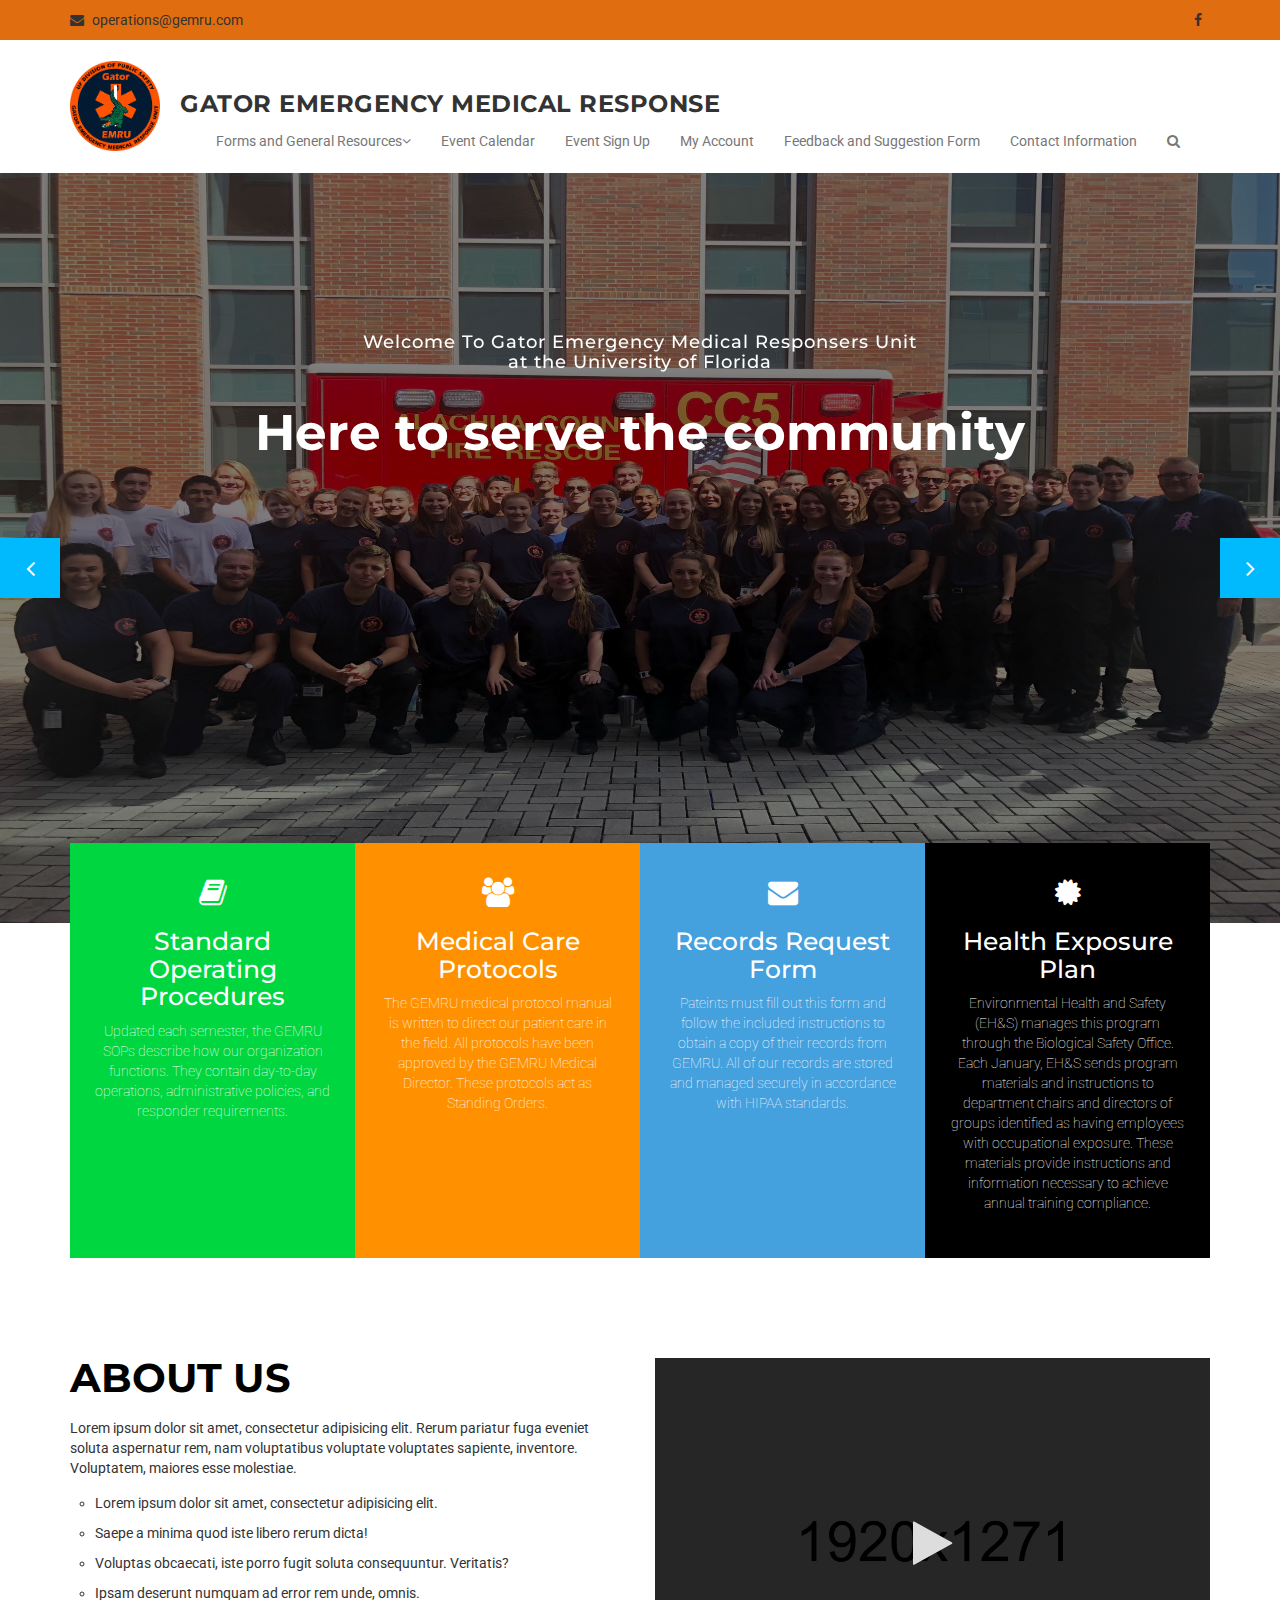
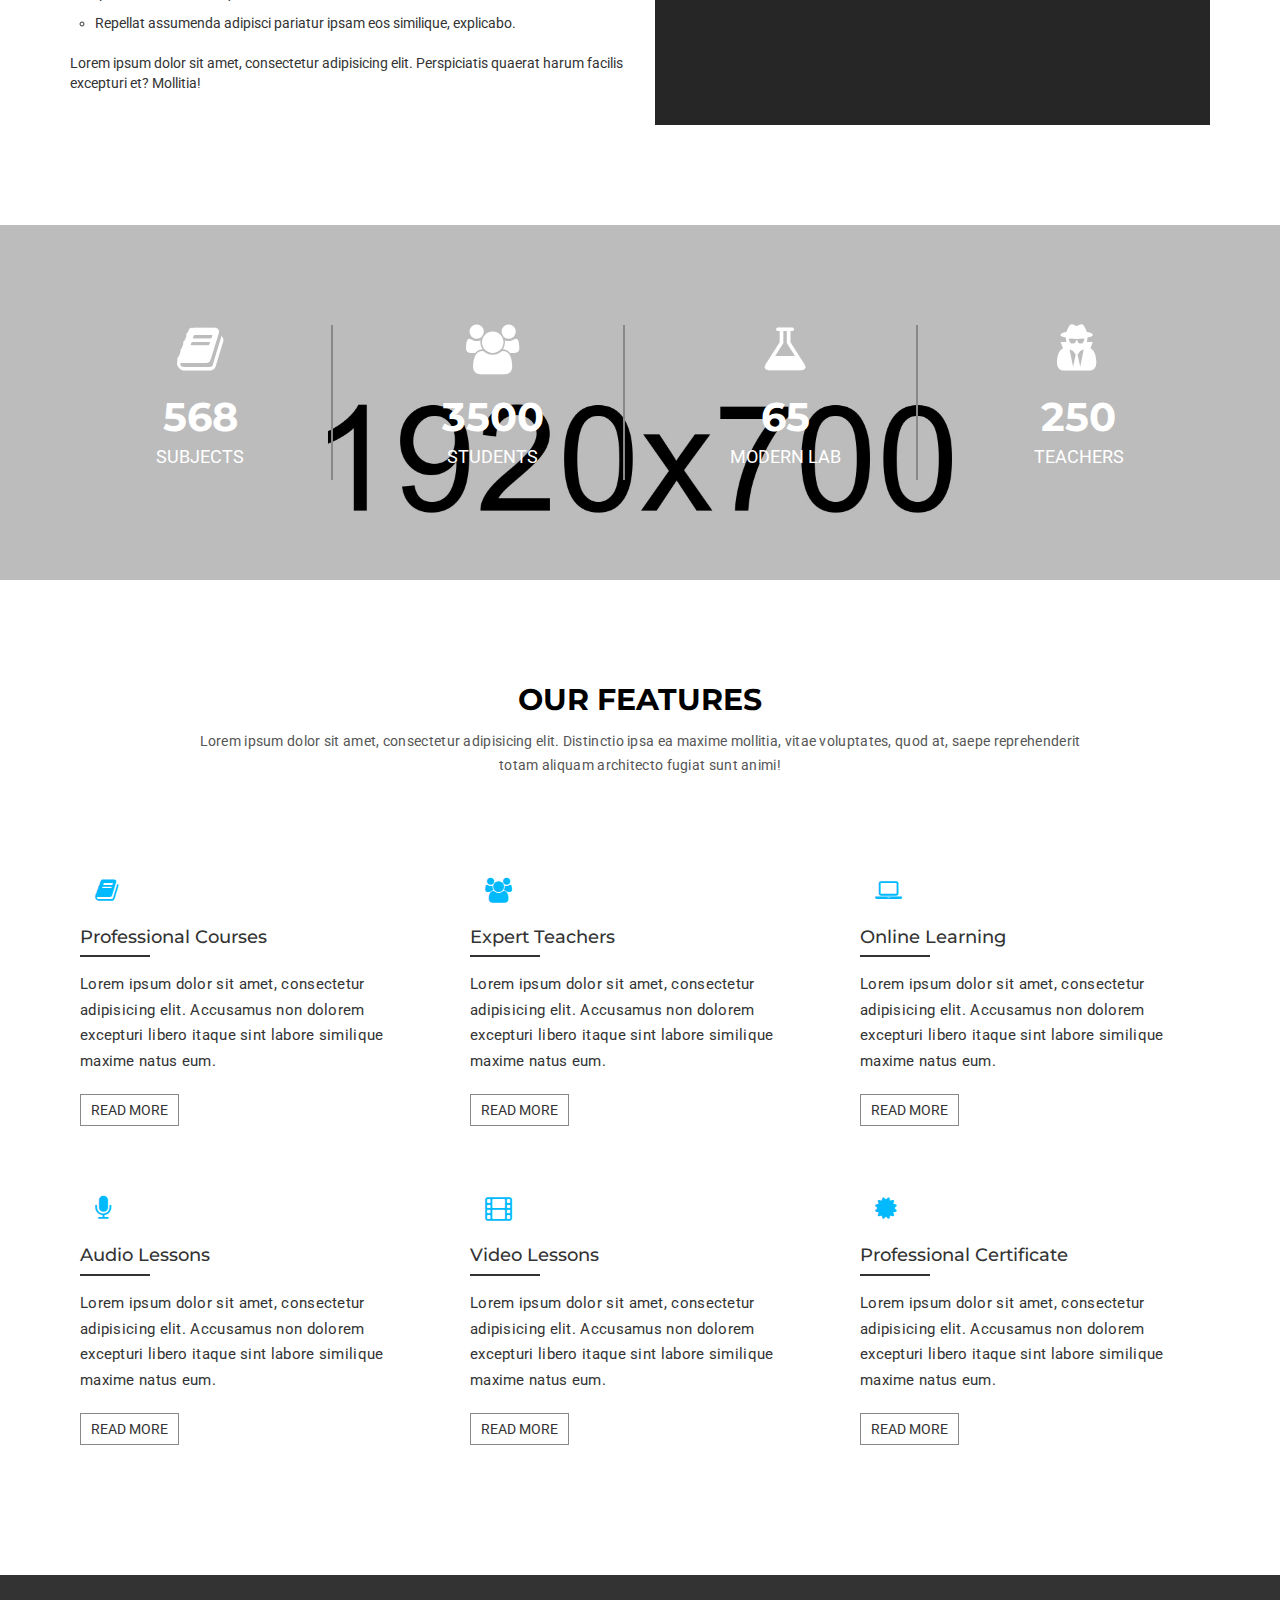
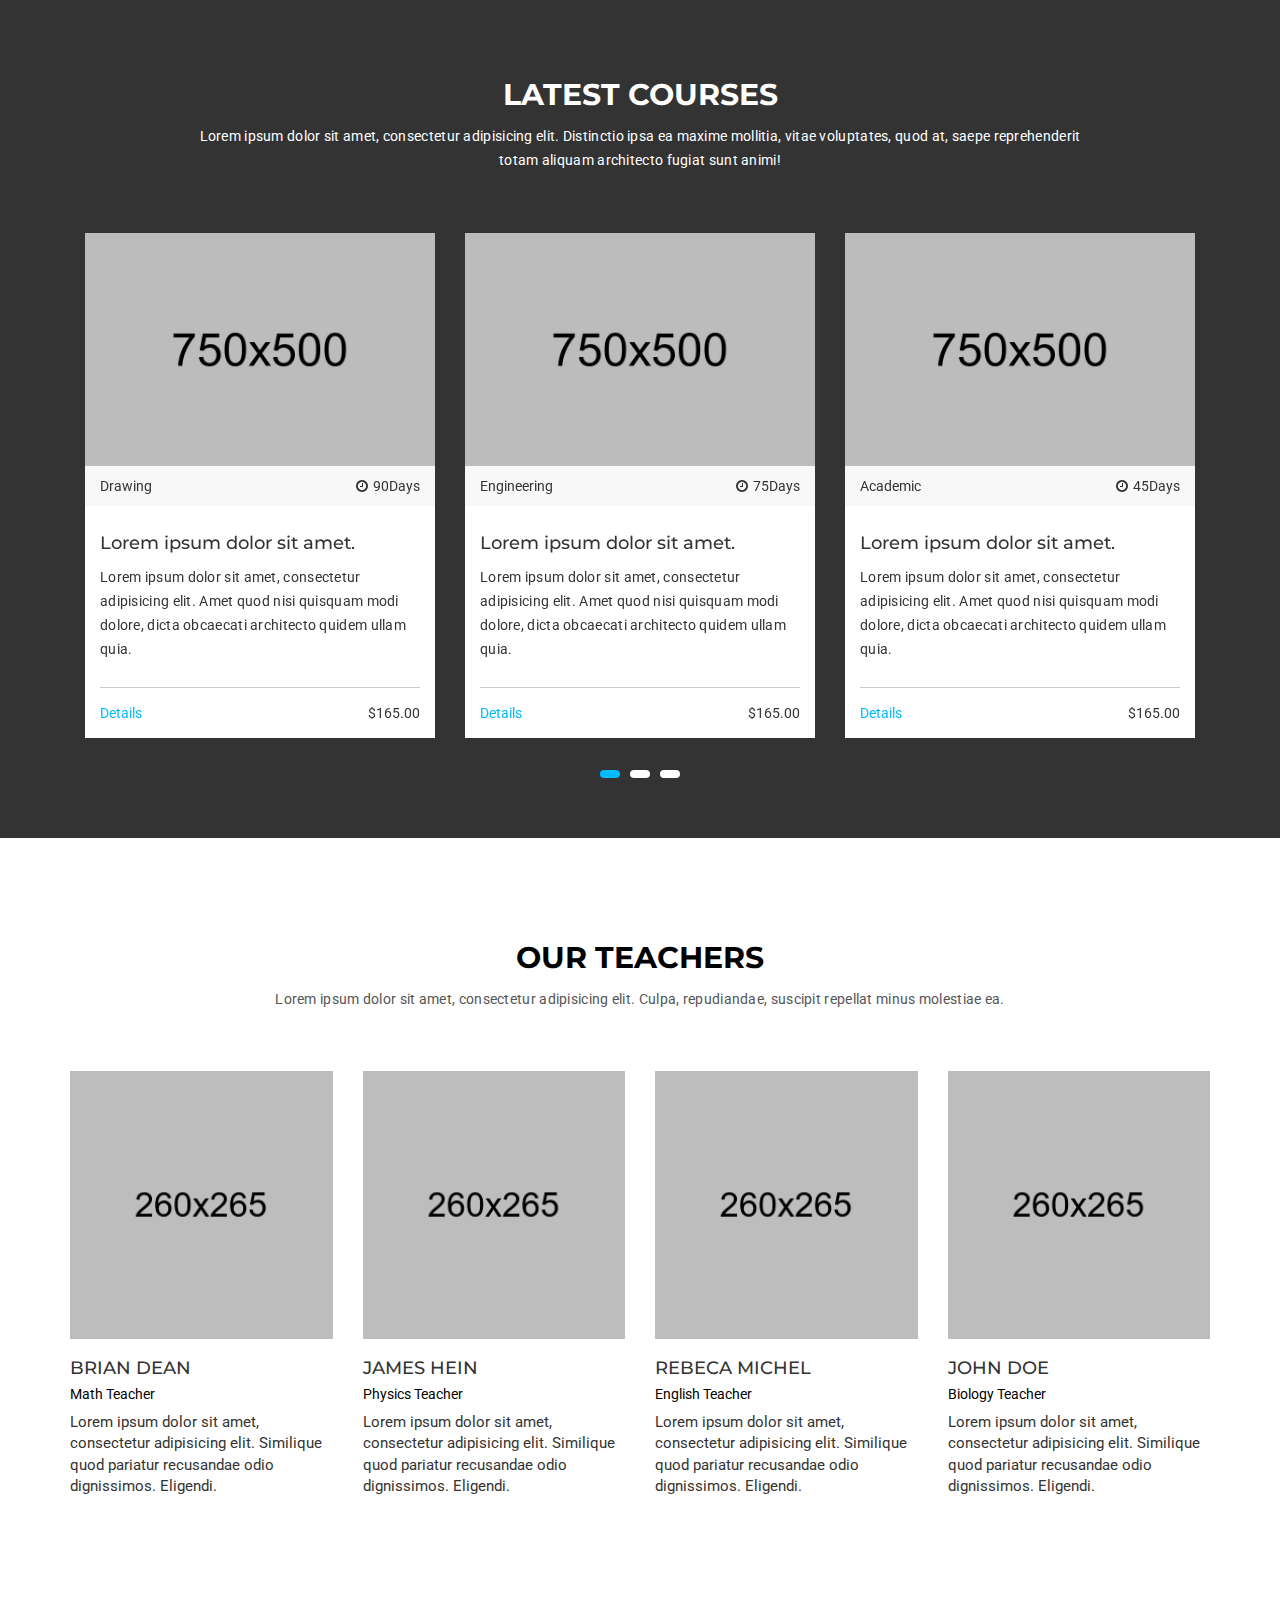
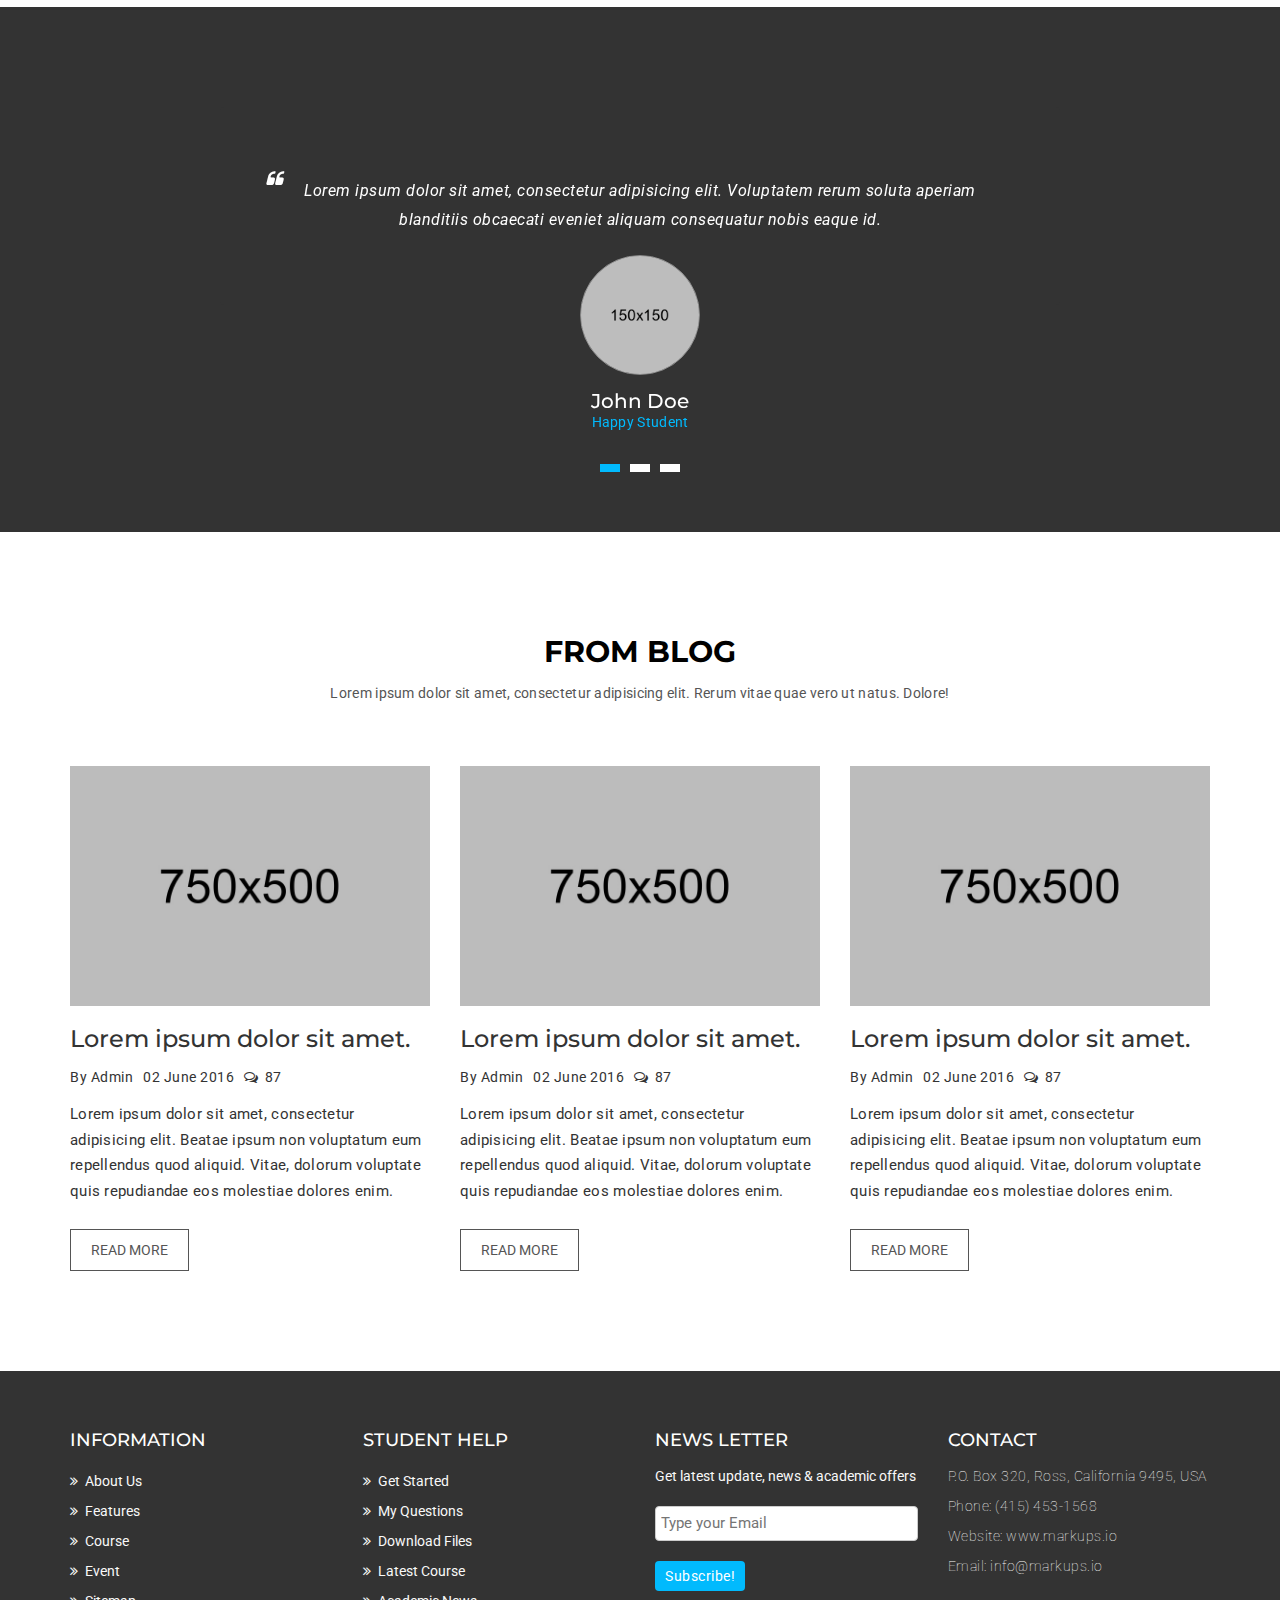
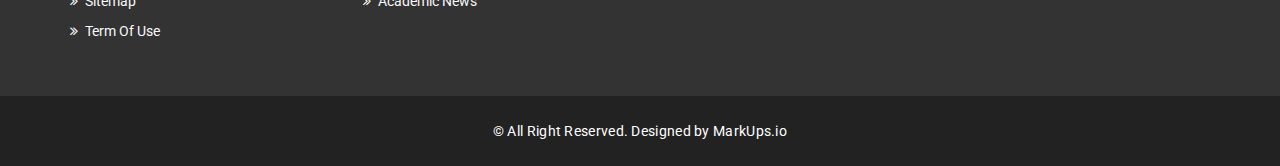
==== commit 9a99c503: "One change" ====
--- a/index.html
+++ b/index.html
@@ -209,7 +209,7 @@
             <!-- Start single service -->
             <!-- Start single service -->
             <div class="mu-service-single">
-              <span class="fa fa-table"></span>
+              <span class="fa fa-envelope"></span>
               <h3>Records Request Form</h3>
               <p>Pateints must fill out this form and follow the included instructions to obtain a copy of their records from GEMRU. All of our records are stored and managed securely in accordance with HIPAA standards.</p>
             </div>
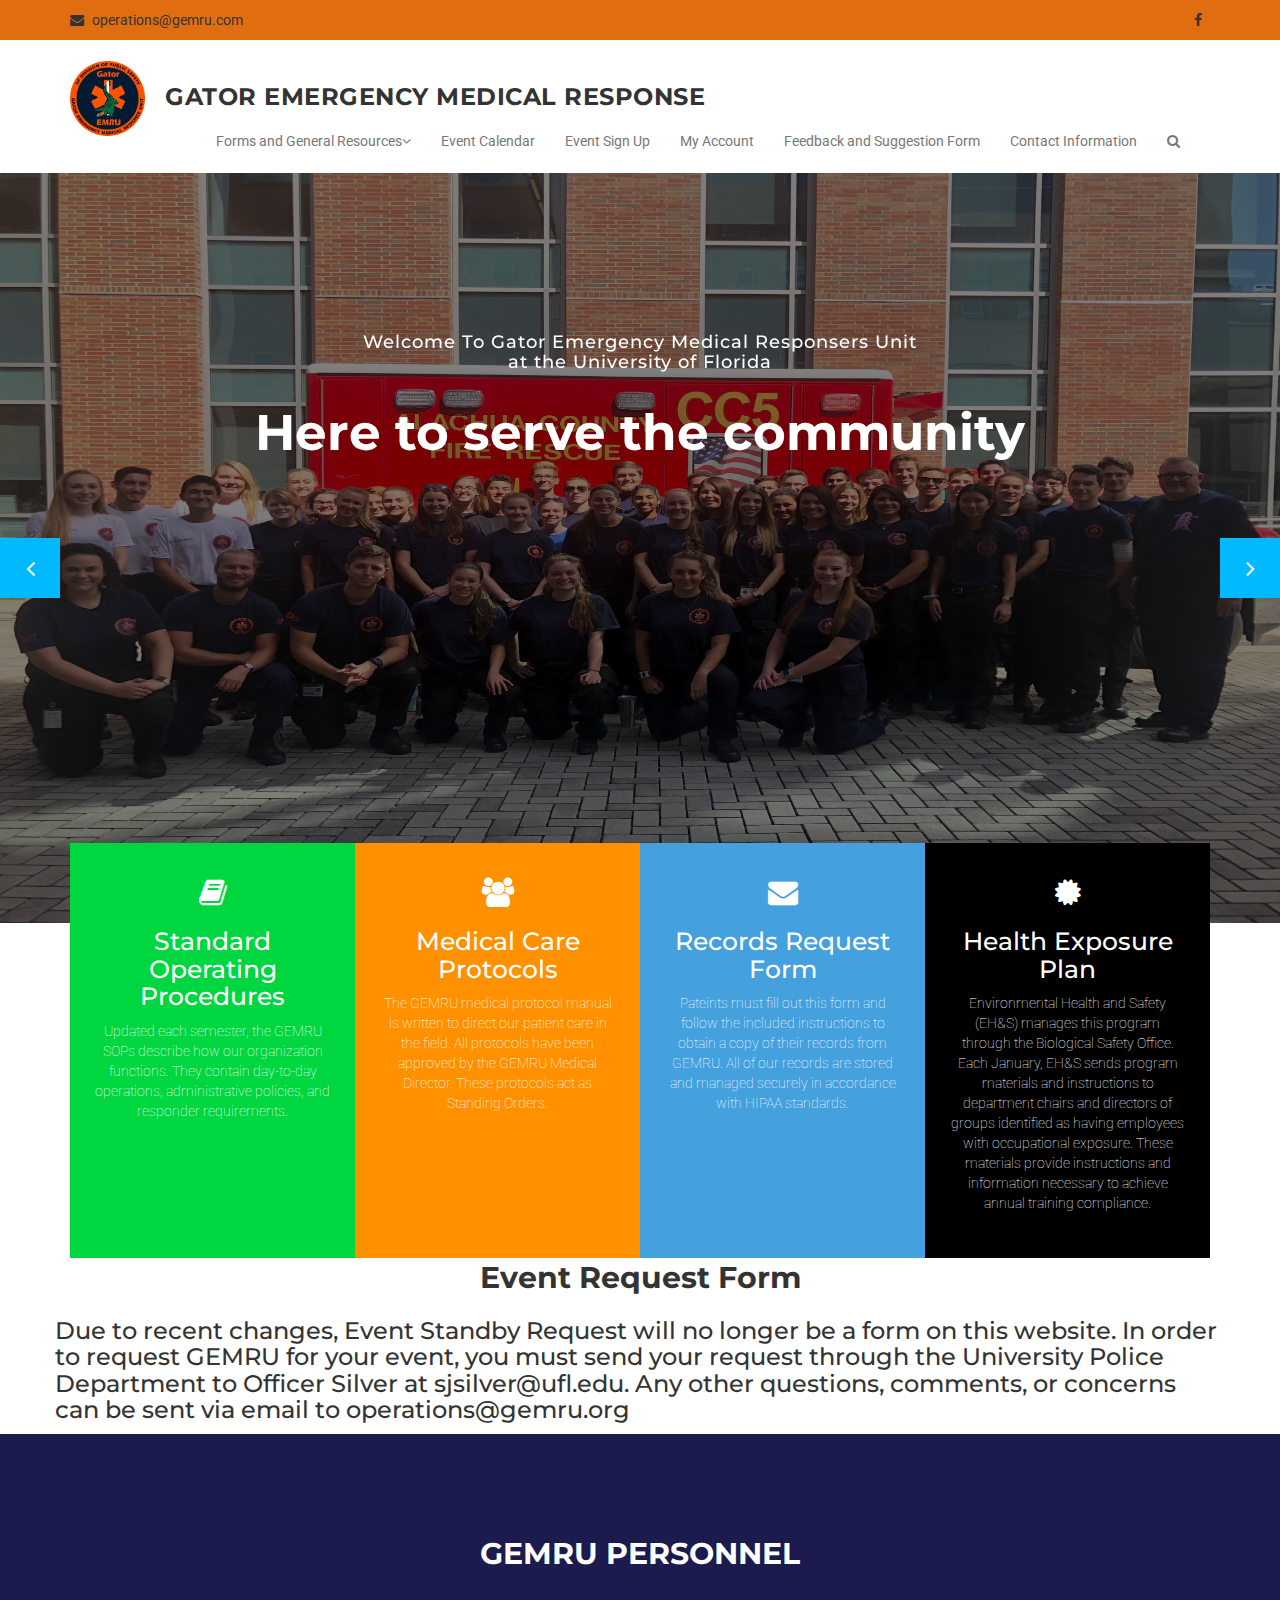
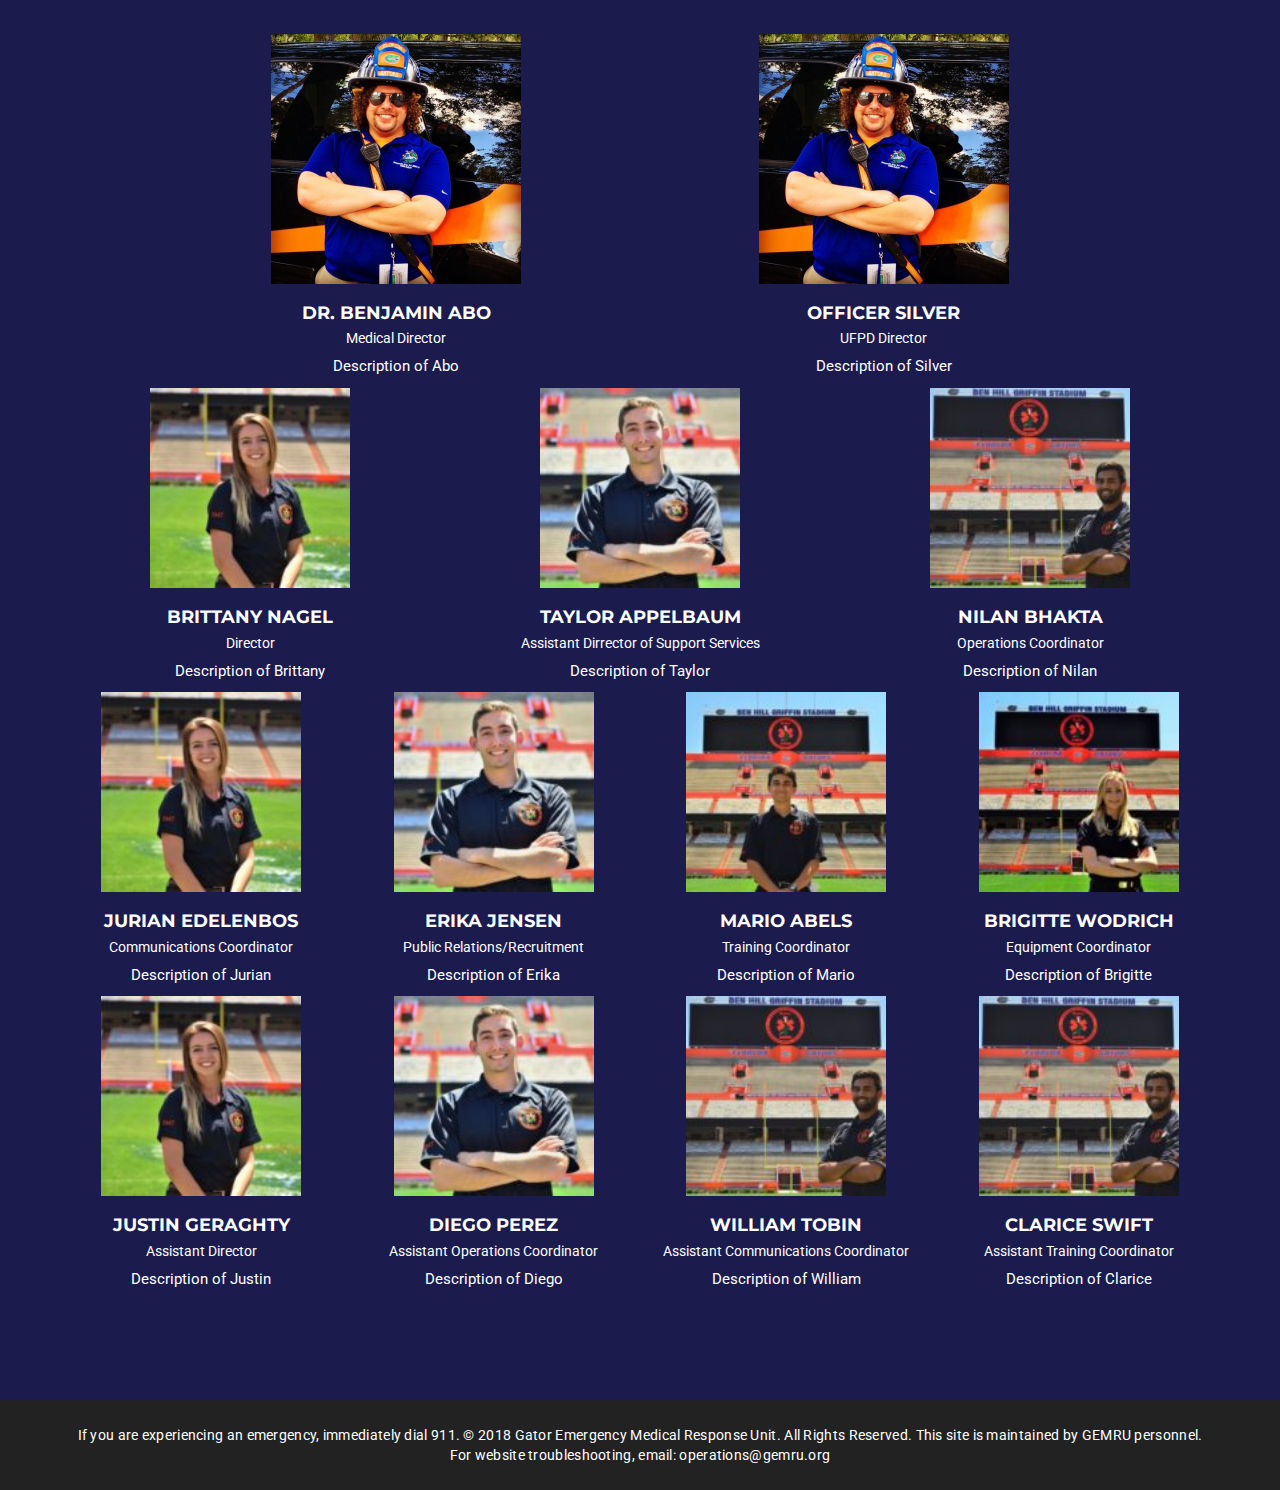
==== commit b0e4f837: "Finished Front" ====
--- a/index.html
+++ b/index.html
@@ -119,6 +119,7 @@
     </nav>
   </section>
   <!-- End menu -->
+
   <!-- Start search box -->
   <div id="mu-search">
     <div class="mu-search-area">      
@@ -135,6 +136,7 @@
     </div>
   </div>
   <!-- End search box -->
+
   <!-- Start Slider -->
   <section id="mu-slider">
     <!-- Start single slider item -->
@@ -169,6 +171,7 @@
       </div>
     </div>
     <!-- Start single slider item -->
+
     <!-- Start single slider item -->
     <div class="mu-slider-single">
       <div class="mu-slider-img">
@@ -187,6 +190,7 @@
     <!-- Start single slider item -->    
   </section>
   <!-- End Slider -->
+  
   <!-- Start service  -->
   <section id="mu-service">
     <div class="container">
@@ -228,37 +232,21 @@
   </section>
   <!-- End service  -->
 
-  <!-- Start about us -->
-  <section id="mu-about-us">
+  <!--Start Event Request-->
+  <section id="event-request">
     <div class="container">
       <div class="row">
         <div class="col-md-12">
-          <div class="mu-about-us-area">           
-            <div class="row">
-              <div class="col-lg-6 col-md-6">
-                <div class="mu-about-us-left">
-                  <!-- Start Title -->
-                  <div class="mu-title">
-                    <h2>About Us</h2>              
-                  </div>
-                  <!-- End Title -->
-                  <p>Lorem ipsum dolor sit amet, consectetur adipisicing elit. Rerum pariatur fuga eveniet soluta aspernatur rem, nam voluptatibus voluptate voluptates sapiente, inventore. Voluptatem, maiores esse molestiae.</p>
-                  <ul>
-                    <li>Lorem ipsum dolor sit amet, consectetur adipisicing elit.</li>
-                    <li>Saepe a minima quod iste libero rerum dicta!</li>
-                    <li>Voluptas obcaecati, iste porro fugit soluta consequuntur. Veritatis?</li>
-                    <li>Ipsam deserunt numquam ad error rem unde, omnis.</li>
-                    <li>Repellat assumenda adipisci pariatur ipsam eos similique, explicabo.</li>
-                  </ul>
-                  <p>Lorem ipsum dolor sit amet, consectetur adipisicing elit. Perspiciatis quaerat harum facilis excepturi et? Mollitia!</p>
-                </div>
-              </div>
-              <div class="col-lg-6 col-md-6">
-                <div class="mu-about-us-right">                            
-                <a id="mu-abtus-video" href="https://www.youtube.com/embed/HN3pm9qYAUs" target="mutube-video">
-                  <img src="assets/img/about-us.jpg" alt="img">
-                </a>                
-                </div>
+          <div class="event-request-area">
+            <!--Title Event-->
+            <div class="event-title">
+              <h2>Event Request Form</h2>
+            </div>
+            <!--Title end-->
+            <!--content-->
+            <div class="event-request-content">
+              <div class="row">
+                <h3>Due to recent changes, Event Standby Request will no longer be a form on this website. In order to request GEMRU for your event, you must send your request through the University Police Department to Officer Silver at sjsilver@ufl.edu. Any other questions, comments, or concerns can be sent via email to operations@gemru.org</h3>
               </div>
             </div>
           </div>
@@ -266,574 +254,177 @@
       </div>
     </div>
   </section>
-  <!-- End about us -->
-
-  <!-- Start about us counter -->
-  <section id="mu-abtus-counter">
-    <div class="container">
-      <div class="row">
-        <div class="col-md-12">
-          <div class="mu-abtus-counter-area">
-            <div class="row">
-              <!-- Start counter item -->
-              <div class="col-lg-3 col-md-3 col-sm-3">
-                <div class="mu-abtus-counter-single">
-                  <span class="fa fa-book"></span>
-                  <h4 class="counter">568</h4>
-                  <p>Subjects</p>
-                </div>
-              </div>
-              <!-- End counter item -->
-              <!-- Start counter item -->
-              <div class="col-lg-3 col-md-3 col-sm-3">
-                <div class="mu-abtus-counter-single">
-                  <span class="fa fa-users"></span>
-                  <h4 class="counter">3500</h4>
-                  <p>Students</p>
-                </div>
-              </div>
-              <!-- End counter item -->
-              <!-- Start counter item -->
-              <div class="col-lg-3 col-md-3 col-sm-3">
-                <div class="mu-abtus-counter-single">
-                  <span class="fa fa-flask"></span>
-                  <h4 class="counter">65</h4>
-                  <p>Modern Lab</p>
-                </div>
-              </div>
-              <!-- End counter item -->
-              <!-- Start counter item -->
-              <div class="col-lg-3 col-md-3 col-sm-3">
-                <div class="mu-abtus-counter-single no-border">
-                  <span class="fa fa-user-secret"></span>
-                  <h4 class="counter">250</h4>
-                  <p>Teachers</p>
-                </div>
-              </div>
-              <!-- End counter item -->
-            </div>
-          </div>
-        </div>
-      </div>
-    </div>
-  </section>
-  <!-- End about us counter -->
-
-  <!-- Start features section -->
-  <section id="mu-features">
-    <div class="container">
-      <div class="row">
-        <div class="col-lg-12 col-md-12">
-          <div class="mu-features-area">
-            <!-- Start Title -->
-            <div class="mu-title">
-              <h2>Our Features</h2>
-              <p>Lorem ipsum dolor sit amet, consectetur adipisicing elit. Distinctio ipsa ea maxime mollitia, vitae voluptates, quod at, saepe reprehenderit totam aliquam architecto fugiat sunt animi!</p>
-            </div>
-            <!-- End Title -->
-            <!-- Start features content -->
-            <div class="mu-features-content">
-              <div class="row">
-                <div class="col-lg-4 col-md-4  col-sm-6">
-                  <div class="mu-single-feature">
-                    <span class="fa fa-book"></span>
-                    <h4>Professional Courses</h4>
-                    <p>Lorem ipsum dolor sit amet, consectetur adipisicing elit. Accusamus non dolorem excepturi libero itaque sint labore similique maxime natus eum.</p>
-                    <a href="#">Read More</a>
-                  </div>
-                </div>
-                <div class="col-lg-4 col-md-4 col-sm-6">
-                  <div class="mu-single-feature">
-                    <span class="fa fa-users"></span>
-                    <h4>Expert Teachers</h4>
-                    <p>Lorem ipsum dolor sit amet, consectetur adipisicing elit. Accusamus non dolorem excepturi libero itaque sint labore similique maxime natus eum.</p>
-                    <a href="#">Read More</a>
-                  </div>
-                </div>
-                <div class="col-lg-4 col-md-4 col-sm-6">
-                  <div class="mu-single-feature">
-                    <span class="fa fa-laptop"></span>
-                    <h4>Online Learning</h4>
-                    <p>Lorem ipsum dolor sit amet, consectetur adipisicing elit. Accusamus non dolorem excepturi libero itaque sint labore similique maxime natus eum.</p>
-                    <a href="#">Read More</a>
-                  </div>
-                </div>
-                <div class="col-lg-4 col-md-4 col-sm-6">
-                  <div class="mu-single-feature">
-                    <span class="fa fa-microphone"></span>
-                    <h4>Audio Lessons</h4>
-                    <p>Lorem ipsum dolor sit amet, consectetur adipisicing elit. Accusamus non dolorem excepturi libero itaque sint labore similique maxime natus eum.</p>
-                    <a href="#">Read More</a>
-                  </div>
-                </div>
-                <div class="col-lg-4 col-md-4 col-sm-6">
-                  <div class="mu-single-feature">
-                    <span class="fa fa-film"></span>
-                    <h4>Video Lessons</h4>
-                    <p>Lorem ipsum dolor sit amet, consectetur adipisicing elit. Accusamus non dolorem excepturi libero itaque sint labore similique maxime natus eum.</p>
-                    <a href="#">Read More</a>
-                  </div>
-                </div>
-                <div class="col-lg-4 col-md-4 col-sm-6">
-                  <div class="mu-single-feature">
-                    <span class="fa fa-certificate"></span>
-                    <h4>Professional Certificate</h4>
-                    <p>Lorem ipsum dolor sit amet, consectetur adipisicing elit. Accusamus non dolorem excepturi libero itaque sint labore similique maxime natus eum.</p>
-                    <a href="#">Read More</a>
-                  </div>
-                </div>
-              </div>
-            </div>
-            <!-- End features content -->
-          </div>
-        </div>
-      </div>
-    </div>
-  </section>
-  <!-- End features section -->
-
-  <!-- Start latest course section -->
-  <section id="mu-latest-courses">
-    <div class="container">
-      <div class="row">
-        <div class="col-lg-12 col-md-12">
-          <div class="mu-latest-courses-area">
-            <!-- Start Title -->
-            <div class="mu-title">
-              <h2>Latest Courses</h2>
-              <p>Lorem ipsum dolor sit amet, consectetur adipisicing elit. Distinctio ipsa ea maxime mollitia, vitae voluptates, quod at, saepe reprehenderit totam aliquam architecto fugiat sunt animi!</p>
-            </div>
-            <!-- End Title -->
-            <!-- Start latest course content -->
-            <div id="mu-latest-course-slide" class="mu-latest-courses-content">
-              <div class="col-lg-4 col-md-4 col-xs-12">
-                <div class="mu-latest-course-single">
-                  <figure class="mu-latest-course-img">
-                    <a href="#"><img src="assets/img/courses/1.jpg" alt="img"></a>
-                    <figcaption class="mu-latest-course-imgcaption">
-                      <a href="#">Drawing</a>
-                      <span><i class="fa fa-clock-o"></i>90Days</span>
-                    </figcaption>
-                  </figure>
-                  <div class="mu-latest-course-single-content">
-                    <h4><a href="#">Lorem ipsum dolor sit amet.</a></h4>
-                    <p>Lorem ipsum dolor sit amet, consectetur adipisicing elit. Amet quod nisi quisquam modi dolore, dicta obcaecati architecto quidem ullam quia.</p>
-                    <div class="mu-latest-course-single-contbottom">
-                      <a class="mu-course-details" href="#">Details</a>
-                      <span class="mu-course-price" href="#">$165.00</span>
-                    </div>
-                  </div>
-                </div>
-              </div>
-              <div class="col-lg-4 col-md-4 col-xs-12">
-                <div class="mu-latest-course-single">
-                  <figure class="mu-latest-course-img">
-                    <a href="#"><img src="assets/img/courses/2.jpg" alt="img"></a>
-                    <figcaption class="mu-latest-course-imgcaption">
-                      <a href="#">Engineering </a>
-                      <span><i class="fa fa-clock-o"></i>75Days</span>
-                    </figcaption>
-                  </figure>
-                  <div class="mu-latest-course-single-content">
-                    <h4><a href="#">Lorem ipsum dolor sit amet.</a></h4>
-                    <p>Lorem ipsum dolor sit amet, consectetur adipisicing elit. Amet quod nisi quisquam modi dolore, dicta obcaecati architecto quidem ullam quia.</p>
-                    <div class="mu-latest-course-single-contbottom">
-                      <a class="mu-course-details" href="#">Details</a>
-                      <span class="mu-course-price" href="#">$165.00</span>
-                    </div>
-                  </div>
-                </div>
-              </div>
-              <div class="col-lg-4 col-md-4 col-xs-12">
-                <div class="mu-latest-course-single">
-                  <figure class="mu-latest-course-img">
-                    <a href="#"><img src="assets/img/courses/3.jpg" alt="img"></a>
-                    <figcaption class="mu-latest-course-imgcaption">
-                      <a href="#">Academic</a>
-                      <span><i class="fa fa-clock-o"></i>45Days</span>
-                    </figcaption>
-                  </figure>
-                  <div class="mu-latest-course-single-content">
-                    <h4><a href="#">Lorem ipsum dolor sit amet.</a></h4>
-                    <p>Lorem ipsum dolor sit amet, consectetur adipisicing elit. Amet quod nisi quisquam modi dolore, dicta obcaecati architecto quidem ullam quia.</p>
-                    <div class="mu-latest-course-single-contbottom">
-                      <a class="mu-course-details" href="#">Details</a>
-                      <span class="mu-course-price" href="#">$165.00</span>
-                    </div>
-                  </div>
-                </div>
-              </div>
-              <div class="col-lg-4 col-md-4 col-xs-12">
-                <div class="mu-latest-course-single">
-                  <figure class="mu-latest-course-img">
-                    <a href="#"><img src="assets/img/courses/1.jpg" alt="img"></a>
-                    <figcaption class="mu-latest-course-imgcaption">
-                      <a href="#">Drawing</a>
-                      <span><i class="fa fa-clock-o"></i>90Days</span>
-                    </figcaption>
-                  </figure>
-                  <div class="mu-latest-course-single-content">
-                    <h4><a href="#">Lorem ipsum dolor sit amet.</a></h4>
-                    <p>Lorem ipsum dolor sit amet, consectetur adipisicing elit. Amet quod nisi quisquam modi dolore, dicta obcaecati architecto quidem ullam quia.</p>
-                    <div class="mu-latest-course-single-contbottom">
-                      <a class="mu-course-details" href="#">Details</a>
-                      <span class="mu-course-price" href="#">$165.00</span>
-                    </div>
-                  </div>
-                </div>
-              </div>
-              <div class="col-lg-4 col-md-4 col-xs-12">
-                <div class="mu-latest-course-single">
-                  <figure class="mu-latest-course-img">
-                    <a href="#"><img src="assets/img/courses/2.jpg" alt="img"></a>
-                    <figcaption class="mu-latest-course-imgcaption">
-                      <a href="#">Engineering </a>
-                      <span><i class="fa fa-clock-o"></i>75Days</span>
-                    </figcaption>
-                  </figure>
-                  <div class="mu-latest-course-single-content">
-                    <h4><a href="#">Lorem ipsum dolor sit amet.</a></h4>
-                    <p>Lorem ipsum dolor sit amet, consectetur adipisicing elit. Amet quod nisi quisquam modi dolore, dicta obcaecati architecto quidem ullam quia.</p>
-                    <div class="mu-latest-course-single-contbottom">
-                      <a class="mu-course-details" href="#">Details</a>
-                      <span class="mu-course-price" href="#">$165.00</span>
-                    </div>
-                  </div>
-                </div>
-              </div>
-              <div class="col-lg-4 col-md-4 col-xs-12">
-                <div class="mu-latest-course-single">
-                  <figure class="mu-latest-course-img">
-                    <a href="#"><img src="assets/img/courses/3.jpg" alt="img"></a>
-                    <figcaption class="mu-latest-course-imgcaption">
-                      <a href="#">Academic</a>
-                      <span><i class="fa fa-clock-o"></i>45Days</span>
-                    </figcaption>
-                  </figure>
-                  <div class="mu-latest-course-single-content">
-                    <h4><a href="#">Lorem ipsum dolor sit amet.</a></h4>
-                    <p>Lorem ipsum dolor sit amet, consectetur adipisicing elit. Amet quod nisi quisquam modi dolore, dicta obcaecati architecto quidem ullam quia.</p>
-                    <div class="mu-latest-course-single-contbottom">
-                      <a class="mu-course-details" href="#">Details</a>
-                      <span class="mu-course-price" href="#">$165.00</span>
-                    </div>
-                  </div>
-                </div>
-              </div>
-            </div>
-            <!-- End latest course content -->
-          </div>
-        </div>
-      </div>
-    </div>
-  </section>
-  <!-- End latest course section -->
+  <!--End Event Request-->
 
   <!-- Start our teacher -->
-  <section id="mu-our-teacher">
+  <section id="mu-our-teacher" style="background-color:rgb(27, 27, 78)">
     <div class="container">
       <div class="row">
         <div class="col-md-12">
           <div class="mu-our-teacher-area">
             <!-- begain title -->
             <div class="mu-title">
-              <h2>Our Teachers</h2>
-              <p>Lorem ipsum dolor sit amet, consectetur adipisicing elit. Culpa, repudiandae, suscipit repellat minus molestiae ea.</p>
+              <h2>GEMRU Personnel</h2>
             </div>
             <!-- end title -->
-            <!-- begain our teacher content -->
+            <!-- begin our eBoard content -->
+            <!--Row 1-->
             <div class="mu-our-teacher-content">
               <div class="row">
-                <div class="col-lg-3 col-md-3  col-sm-6">
-                  <div class="mu-our-teacher-single">
-                    <figure class="mu-our-teacher-img">
-                      <img src="assets/img/teachers/teacher-01.png" alt="teacher img">
-                      <div class="mu-our-teacher-social">
-                        <a href="#"><span class="fa fa-facebook"></span></a>
-                        <a href="#"><span class="fa fa-twitter"></span></a>
-                        <a href="#"><span class="fa fa-linkedin"></span></a>
-                        <a href="#"><span class="fa fa-google-plus"></span></a>
+                <div class="col-lg-7 col-md-7 col-xs-7">
+                  <div class="mu-our-teacher-single">
+                     <img src="assets\img\Headshots\abo.jpeg" alt="Abo img" style="width:250px;height:250px;" class="center">                 
+                    <div class="mu-ourteacher-single-content">
+                     <h4><b>Dr. Benjamin Abo</b></h4>
+                      <span>Medical Director</span>
+                      <p>Description of Abo</p>
+                    </div>
+                  </div>
+                </div>
+                <div class="col-lg-3 col-md-3 col-xs-3">
+                  <div class="mu-our-teacher-single">
+                    <img src="assets\img\Headshots\abo.jpeg" alt="silver img" style="width:250px;height:250px;" class="center">                 
+                    <div class="mu-ourteacher-single-content">
+                      <h4><b>Officer Silver</b></h4>
+                      <span>UFPD Director</span>
+                      <p>Description of Silver</p>
+                    </div>
+                  </div>
+                </div>
+                </div>
+            <!--Row 2-->
+              <div class="row">
+                <div class="col-lg-4 col-md-4 col-sm-4 col-xs-4">
+                  <div class="mu-our-teacher-single">
+                    <img src="assets\img\Headshots\31936719_10209780404101689_3430110579375734784_n-150x150.jpg" alt="BrittNagel img" style="width:200px;height:200px;" class="center">
+                    <div class="mu-ourteacher-single-content">
+                      <h4><b>Brittany Nagel</b></h4>
+                      <span>Director</span>
+                      <p>Description of Brittany</p>
+                    </div>
+                  </div>
+                </div>
+                <div class="col-lg-4 col-md-4 col-sm-4 col-xs-4">
+                  <div class="mu-our-teacher-single">
+                    <img src="assets\img\Headshots\taylorphoto-1-150x150.jpg" alt="TaylorApp img" style="width:200px;height:200px;" class="center">                    
+                    <div class="mu-ourteacher-single-content">
+                      <h4><b>Taylor Appelbaum</b></h4>
+                      <span>Assistant Dirrector of Support Services</span>
+                      <p>Description of Taylor</p>
+                    </div>
+                  </div>
+                </div>
+                <div class="col-lg-4 col-md-4 col-sm-4 col-xs-4">
+                  <div class="mu-our-teacher-single">
+                    <img src="assets\img\Headshots\32207343_1928539537220538_8048407540314144768_n-150x150.jpg" alt="Nilan img" style="width:200px;height:200px;" class="center">
+                    <div class="mu-ourteacher-single-content">
+                      <h4><b>Nilan Bhakta</b></h4>
+                      <span>Operations Coordinator</span>
+                      <p>Description of Nilan</p>
+                    </div>
+                  </div>
+                </div>
+              </div>
+            <!--Row 3-->
+            <div class="row">
+                <div class="col-lg-3 col-md-3 col-sm-3 col-xs-3">
+                  <div class="mu-our-teacher-single">
+                    <img src="assets\img\Headshots\31936719_10209780404101689_3430110579375734784_n-150x150.jpg" alt="Jurian img" style="width:200px;height:200px;" class="center">
+                    <div class="mu-ourteacher-single-content">
+                      <h4><b>Jurian Edelenbos</b></h4>
+                      <span>Communications Coordinator</span>
+                      <p>Description of Jurian</p>
+                    </div>
+                  </div>
+                </div>
+                <div class="col-lg-3 col-md-3 col-sm-3 col-xs-3">
+                  <div class="mu-our-teacher-single">
+                    <img src="assets\img\Headshots\taylorphoto-1-150x150.jpg" alt="Erika img" style="width:200px;height:200px;" class="center">                    
+                    <div class="mu-ourteacher-single-content">
+                      <h4><b>Erika Jensen</b></h4>
+                      <span>Public Relations/Recruitment</span>
+                      <p>Description of Erika</p>
+                    </div>
+                  </div>
+                </div>
+                <div class="col-lg-3 col-md-3 col-sm-3 col-xs-3">
+                  <div class="mu-our-teacher-single">
+                    <img src="assets\img\Headshots\36087539_1990110057730152_948247836003139584_n-150x150.jpg" alt="Mario img" style="width:200px;height:200px;" class="center">
+                    <div class="mu-ourteacher-single-content">
+                      <h4><b>Mario Abels</b></h4>
+                      <span>Training Coordinator</span>
+                      <p>Description of Mario</p>
+                    </div>
+                  </div>
+                </div>
+                <div class="col-lg-3 col-md-3 col-sm-3 col-xs-3">
+                    <div class="mu-our-teacher-single">
+                      <img src="assets\img\Headshots\30742622_1149450808530953_1386056903573897216_n-150x150.jpg" alt="Brigitte img" style="width:200px;height:200px;" class="center">
+                      <div class="mu-ourteacher-single-content">
+                        <h4><b>Brigitte Wodrich</b></h4>
+                        <span>Equipment Coordinator</span>
+                        <p>Description of Brigitte</p>
                       </div>
-                    </figure>                    
-                    <div class="mu-ourteacher-single-content">
-                      <h4>Brian Dean</h4>
-                      <span>Math Teacher</span>
-                      <p>Lorem ipsum dolor sit amet, consectetur adipisicing elit. Similique quod pariatur recusandae odio dignissimos. Eligendi.</p>
-                    </div>
-                  </div>
-                </div>
-                <div class="col-lg-3 col-md-3 col-sm-6">
-                  <div class="mu-our-teacher-single">
-                    <figure class="mu-our-teacher-img">
-                      <img src="assets/img/teachers/teacher-02.png" alt="teacher img">
-                      <div class="mu-our-teacher-social">
-                        <a href="#"><span class="fa fa-facebook"></span></a>
-                        <a href="#"><span class="fa fa-twitter"></span></a>
-                        <a href="#"><span class="fa fa-linkedin"></span></a>
-                        <a href="#"><span class="fa fa-google-plus"></span></a>
-                      </div>
-                    </figure>                    
-                    <div class="mu-ourteacher-single-content">
-                      <h4>James Hein</h4>
-                      <span>Physics Teacher</span>
-                      <p>Lorem ipsum dolor sit amet, consectetur adipisicing elit. Similique quod pariatur recusandae odio dignissimos. Eligendi.</p>
-                    </div>
-                  </div>
-                </div>
-                <div class="col-lg-3 col-md-3 col-sm-6">
-                  <div class="mu-our-teacher-single">
-                    <figure class="mu-our-teacher-img">
-                      <img src="assets/img/teachers/teacher-03.png" alt="teacher img">
-                      <div class="mu-our-teacher-social">
-                        <a href="#"><span class="fa fa-facebook"></span></a>
-                        <a href="#"><span class="fa fa-twitter"></span></a>
-                        <a href="#"><span class="fa fa-linkedin"></span></a>
-                        <a href="#"><span class="fa fa-google-plus"></span></a>
-                      </div>
-                    </figure>                    
-                    <div class="mu-ourteacher-single-content">
-                      <h4>Rebeca Michel</h4>
-                      <span>English Teacher</span>
-                      <p>Lorem ipsum dolor sit amet, consectetur adipisicing elit. Similique quod pariatur recusandae odio dignissimos. Eligendi.</p>
-                    </div>
-                  </div>
-                </div>
-                <div class="col-lg-3 col-md-3 col-sm-6">
-                  <div class="mu-our-teacher-single">
-                    <figure class="mu-our-teacher-img">
-                      <img src="assets/img/teachers/teacher-04.png" alt="teacher img">
-                      <div class="mu-our-teacher-social">
-                        <a href="#"><span class="fa fa-facebook"></span></a>
-                        <a href="#"><span class="fa fa-twitter"></span></a>
-                        <a href="#"><span class="fa fa-linkedin"></span></a>
-                        <a href="#"><span class="fa fa-google-plus"></span></a>
-                      </div>
-                    </figure>                    
-                    <div class="mu-ourteacher-single-content">
-                      <h4>John Doe</h4>
-                      <span>Biology Teacher</span>
-                      <p>Lorem ipsum dolor sit amet, consectetur adipisicing elit. Similique quod pariatur recusandae odio dignissimos. Eligendi.</p>
-                    </div>
-                  </div>
-                </div>
-              </div>
-            </div> 
-            <!-- End our teacher content -->           
-          </div>
-        </div>
-      </div>
-    </div>
+                    </div>
+                  </div>
+              </div>
+             <!--Row 4-->
+              <div class="row">
+                <div class="col-lg-3 col-md-3 col-sm-3 col-xs-3">
+                  <div class="mu-our-teacher-single">
+                    <img src="assets\img\Headshots\31936719_10209780404101689_3430110579375734784_n-150x150.jpg" alt="Justin img" style="width:200px;height:200px;" class="center">
+                    <div class="mu-ourteacher-single-content">
+                    <h4><b>Justin Geraghty</b></h4>
+                    <span>Assistant Director</span>
+                    <p>Description of Justin</p>
+                    </div>
+                  </div>
+                </div>
+              <div class="col-lg-3 col-md-3 col-sm-3 col-xs-3">
+                <div class="mu-our-teacher-single">
+                  <img src="assets\img\Headshots\taylorphoto-1-150x150.jpg" alt="Diego img" style="width:200px;height:200px;" class="center">                    
+                  <div class="mu-ourteacher-single-content">
+                  <h4><b>Diego Perez</b></h4>
+                  <span>Assistant Operations Coordinator</span>
+                  <p>Description of Diego</p>
+                  </div>
+                </div>
+              </div>
+              <div class="col-lg-3 col-md-3 col-sm-3 col-xs-3">
+                <div class="mu-our-teacher-single">
+                  <img src="assets\img\Headshots\32207343_1928539537220538_8048407540314144768_n-150x150.jpg" alt="William img" style="width:200px;height:200px;" class="center">
+                  <div class="mu-ourteacher-single-content">
+                  <h4><b>William Tobin</b></h4>
+                  <span>Assistant Communications Coordinator</span>
+                  <p>Description of William</p>
+                  </div>
+                </div>
+              </div>
+              <div class="col-lg-3 col-md-3 col-sm-3 col-xs-3">
+                  <div class="mu-our-teacher-single">
+                    <img src="assets\img\Headshots\32207343_1928539537220538_8048407540314144768_n-150x150.jpg" alt="Clarice img" style="width:200px;height:200px;" class="center">
+                    <div class="mu-ourteacher-single-content">
+                    <h4><b>Clarice Swift</b></h4>
+                    <span>Assistant Training Coordinator</span>
+                    <p>Description of Clarice</p>
+                    </div>
+                  </div>
+                </div>
+            </div>
+           </div>
+        </div>
+      <!-- End our eBoard content --> 
   </section>
-  <!-- End our teacher -->
-
-  <!-- Start testimonial -->
-  <section id="mu-testimonial">
-    <div class="container">
-      <div class="row">
-        <div class="col-md-12">
-          <div class="mu-testimonial-area">
-            <div id="mu-testimonial-slide" class="mu-testimonial-content">
-              <!-- start testimonial single item -->
-              <div class="mu-testimonial-item">
-                <div class="mu-testimonial-quote">
-                  <blockquote>
-                    <p>Lorem ipsum dolor sit amet, consectetur adipisicing elit. Voluptatem rerum soluta aperiam blanditiis obcaecati eveniet aliquam consequatur nobis eaque id.</p>
-                  </blockquote>
-                </div>
-                <div class="mu-testimonial-img">
-                  <img src="assets/img/testimonial-1.png" alt="img">
-                </div>
-                <div class="mu-testimonial-info">
-                  <h4>John Doe</h4>
-                  <span>Happy Student</span>
-                </div>
-              </div>
-              <!-- end testimonial single item -->
-              <!-- start testimonial single item -->
-              <div class="mu-testimonial-item">
-                <div class="mu-testimonial-quote">
-                  <blockquote>
-                    <p>Lorem ipsum dolor sit amet, consectetur adipisicing elit. Voluptatem rerum soluta aperiam blanditiis obcaecati eveniet aliquam consequatur nobis eaque id.</p>
-                  </blockquote>
-                </div>
-                <div class="mu-testimonial-img">
-                  <img src="assets/img/testimonial-3.png" alt="img">
-                </div>
-                <div class="mu-testimonial-info">
-                  <h4>Rebaca Michel</h4>
-                  <span>Happy Parent</span>
-                </div>
-              </div>
-              <!-- end testimonial single item -->
-              <!-- start testimonial single item -->
-              <div class="mu-testimonial-item">
-                <div class="mu-testimonial-quote">
-                  <blockquote>
-                    <p>Lorem ipsum dolor sit amet, consectetur adipisicing elit. Voluptatem rerum soluta aperiam blanditiis obcaecati eveniet aliquam consequatur nobis eaque id.</p>
-                  </blockquote>
-                </div>
-                <div class="mu-testimonial-img">
-                  <img src="assets/img/testimonial-2.png" alt="img">
-                </div>
-                <div class="mu-testimonial-info">
-                  <h4>Stev Smith</h4>
-                  <span>Happy Student</span>
-                </div>
-              </div>
-              <!-- end testimonial single item -->
-            </div>
-          </div>
-        </div>
-      </div>
-    </div>
-  </section>
-  <!-- End testimonial -->
-
-  <!-- Start from blog -->
-  <section id="mu-from-blog">
-    <div class="container">
-      <div class="row">
-        <div class="col-md-12">
-          <div class="mu-from-blog-area">
-            <!-- start title -->
-            <div class="mu-title">
-              <h2>From Blog</h2>
-              <p>Lorem ipsum dolor sit amet, consectetur adipisicing elit. Rerum vitae quae vero ut natus. Dolore!</p>
-            </div>
-            <!-- end title -->  
-            <!-- start from blog content   -->
-            <div class="mu-from-blog-content">
-              <div class="row">
-                <div class="col-md-4 col-sm-4">
-                  <article class="mu-blog-single-item">
-                    <figure class="mu-blog-single-img">
-                      <a href="#"><img src="assets/img/blog/blog-1.jpg" alt="img"></a>
-                      <figcaption class="mu-blog-caption">
-                        <h3><a href="#">Lorem ipsum dolor sit amet.</a></h3>
-                      </figcaption>                      
-                    </figure>
-                    <div class="mu-blog-meta">
-                      <a href="#">By Admin</a>
-                      <a href="#">02 June 2016</a>
-                      <span><i class="fa fa-comments-o"></i>87</span>
-                    </div>
-                    <div class="mu-blog-description">
-                      <p>Lorem ipsum dolor sit amet, consectetur adipisicing elit. Beatae ipsum non voluptatum eum repellendus quod aliquid. Vitae, dolorum voluptate quis repudiandae eos molestiae dolores enim.</p>
-                      <a class="mu-read-more-btn" href="#">Read More</a>
-                    </div>
-                  </article>
-                </div>
-                <div class="col-md-4 col-sm-4">
-                  <article class="mu-blog-single-item">
-                    <figure class="mu-blog-single-img">
-                      <a href="#"><img src="assets/img/blog/blog-2.jpg" alt="img"></a>
-                      <figcaption class="mu-blog-caption">
-                        <h3><a href="#">Lorem ipsum dolor sit amet.</a></h3>
-                      </figcaption>                      
-                    </figure>
-                    <div class="mu-blog-meta">
-                      <a href="#">By Admin</a>
-                      <a href="#">02 June 2016</a>
-                      <span><i class="fa fa-comments-o"></i>87</span>
-                    </div>
-                    <div class="mu-blog-description">
-                      <p>Lorem ipsum dolor sit amet, consectetur adipisicing elit. Beatae ipsum non voluptatum eum repellendus quod aliquid. Vitae, dolorum voluptate quis repudiandae eos molestiae dolores enim.</p>
-                      <a class="mu-read-more-btn" href="#">Read More</a>
-                    </div>
-                  </article>
-                </div>
-                <div class="col-md-4 col-sm-4">
-                  <article class="mu-blog-single-item">
-                    <figure class="mu-blog-single-img">
-                      <a href="#"><img src="assets/img/blog/blog-3.jpg" alt="img"></a>
-                      <figcaption class="mu-blog-caption">
-                        <h3><a href="#">Lorem ipsum dolor sit amet.</a></h3>
-                      </figcaption>                      
-                    </figure>
-                    <div class="mu-blog-meta">
-                      <a href="#">By Admin</a>
-                      <a href="#">02 June 2016</a>
-                      <span><i class="fa fa-comments-o"></i>87</span>
-                    </div>
-                    <div class="mu-blog-description">
-                      <p>Lorem ipsum dolor sit amet, consectetur adipisicing elit. Beatae ipsum non voluptatum eum repellendus quod aliquid. Vitae, dolorum voluptate quis repudiandae eos molestiae dolores enim.</p>
-                      <a class="mu-read-more-btn" href="#">Read More</a>
-                    </div>
-                  </article>
-                </div>
-              </div>
-            </div>     
-            <!-- end from blog content   -->   
-          </div>
-        </div>
-      </div>
-    </div>
-  </section>
-  <!-- End from blog -->
+  <!-- End our eBoard -->
 
   <!-- Start footer -->
   <footer id="mu-footer">
-    <!-- start footer top -->
-    <div class="mu-footer-top">
-      <div class="container">
-        <div class="mu-footer-top-area">
-          <div class="row">
-            <div class="col-lg-3 col-md-3 col-sm-3">
-              <div class="mu-footer-widget">
-                <h4>Information</h4>
-                <ul>
-                  <li><a href="#">About Us</a></li>
-                  <li><a href="">Features</a></li>
-                  <li><a href="">Course</a></li>
-                  <li><a href="">Event</a></li>
-                  <li><a href="">Sitemap</a></li>
-                  <li><a href="">Term Of Use</a></li>
-                </ul>
-              </div>
-            </div>
-            <div class="col-lg-3 col-md-3 col-sm-3">
-              <div class="mu-footer-widget">
-                <h4>Student Help</h4>
-                <ul>
-                  <li><a href="">Get Started</a></li>
-                  <li><a href="#">My Questions</a></li>
-                  <li><a href="">Download Files</a></li>
-                  <li><a href="">Latest Course</a></li>
-                  <li><a href="">Academic News</a></li>                  
-                </ul>
-              </div>
-            </div>
-            <div class="col-lg-3 col-md-3 col-sm-3">
-              <div class="mu-footer-widget">
-                <h4>News letter</h4>
-                <p>Get latest update, news & academic offers</p>
-                <form class="mu-subscribe-form">
-                  <input type="email" placeholder="Type your Email">
-                  <button class="mu-subscribe-btn" type="submit">Subscribe!</button>
-                </form>               
-              </div>
-            </div>
-            <div class="col-lg-3 col-md-3 col-sm-3">
-              <div class="mu-footer-widget">
-                <h4>Contact</h4>
-                <address>
-                  <p>P.O. Box 320, Ross, California 9495, USA</p>
-                  <p>Phone: (415) 453-1568 </p>
-                  <p>Website: www.markups.io</p>
-                  <p>Email: info@markups.io</p>
-                </address>
-              </div>
-            </div>
-          </div>
-        </div>
-      </div>
-    </div>
-    <!-- end footer top -->
     <!-- start footer bottom -->
     <div class="mu-footer-bottom">
       <div class="container">
         <div class="mu-footer-bottom-area">
-          <p>&copy; All Right Reserved. Designed by <a href="http://www.markups.io/" rel="nofollow">MarkUps.io</a></p>
+          <p> 
+              If you are experiencing an emergency, immediately dial 911. © 2018 Gator Emergency Medical Response Unit. All Rights Reserved. This site is maintained by GEMRU personnel. For website troubleshooting, email: operations@gemru.org</p>
         </div>
       </div>
     </div>
--- a/assets/css/style.css
+++ b/assets/css/style.css
@@ -74,13 +74,24 @@
   font-weight: 700;
   line-height: 40px;
   margin: 0;
+  text-align: center;
 }
 
 img {
-  max-width: 600%;
-  max-height: 600%;
+  max-width: 500%;
+  max-height: 500%;
   border: none;
 }
+.center {
+  display: block;
+  margin-left: auto;
+  margin-right: auto;
+  width: 50%;
+}
+.column {
+  width: 25%;
+}
+
 
 .mu-read-more-btn {
   border: 1px solid #fff;
@@ -553,7 +564,7 @@
   width: 100%;
 }
 .mu-title h2 {
-  color: #000;
+  color: rgb(255, 255, 255);
   margin-bottom: 10px;
   text-transform: uppercase;
 }
@@ -896,16 +907,21 @@
   margin-bottom: 0;
   margin-top: 20px;
   text-transform: uppercase;
+  text-align: center;
+  color: white;
 }
 #mu-our-teacher .mu-our-teacher-area .mu-our-teacher-content .mu-our-teacher-single .mu-ourteacher-single-content span {
-  color: #000;
+  color: rgb(255, 255, 255);
   display: block;
   font-size: 14px;
   margin-bottom: 8px;
   margin-top: 5px;
+  text-align: center;
 }
 #mu-our-teacher .mu-our-teacher-area .mu-our-teacher-content .mu-our-teacher-single .mu-ourteacher-single-content p {
   font-size: 15px;
+  text-align: center;
+  color: white;
 }
 
 /*==================
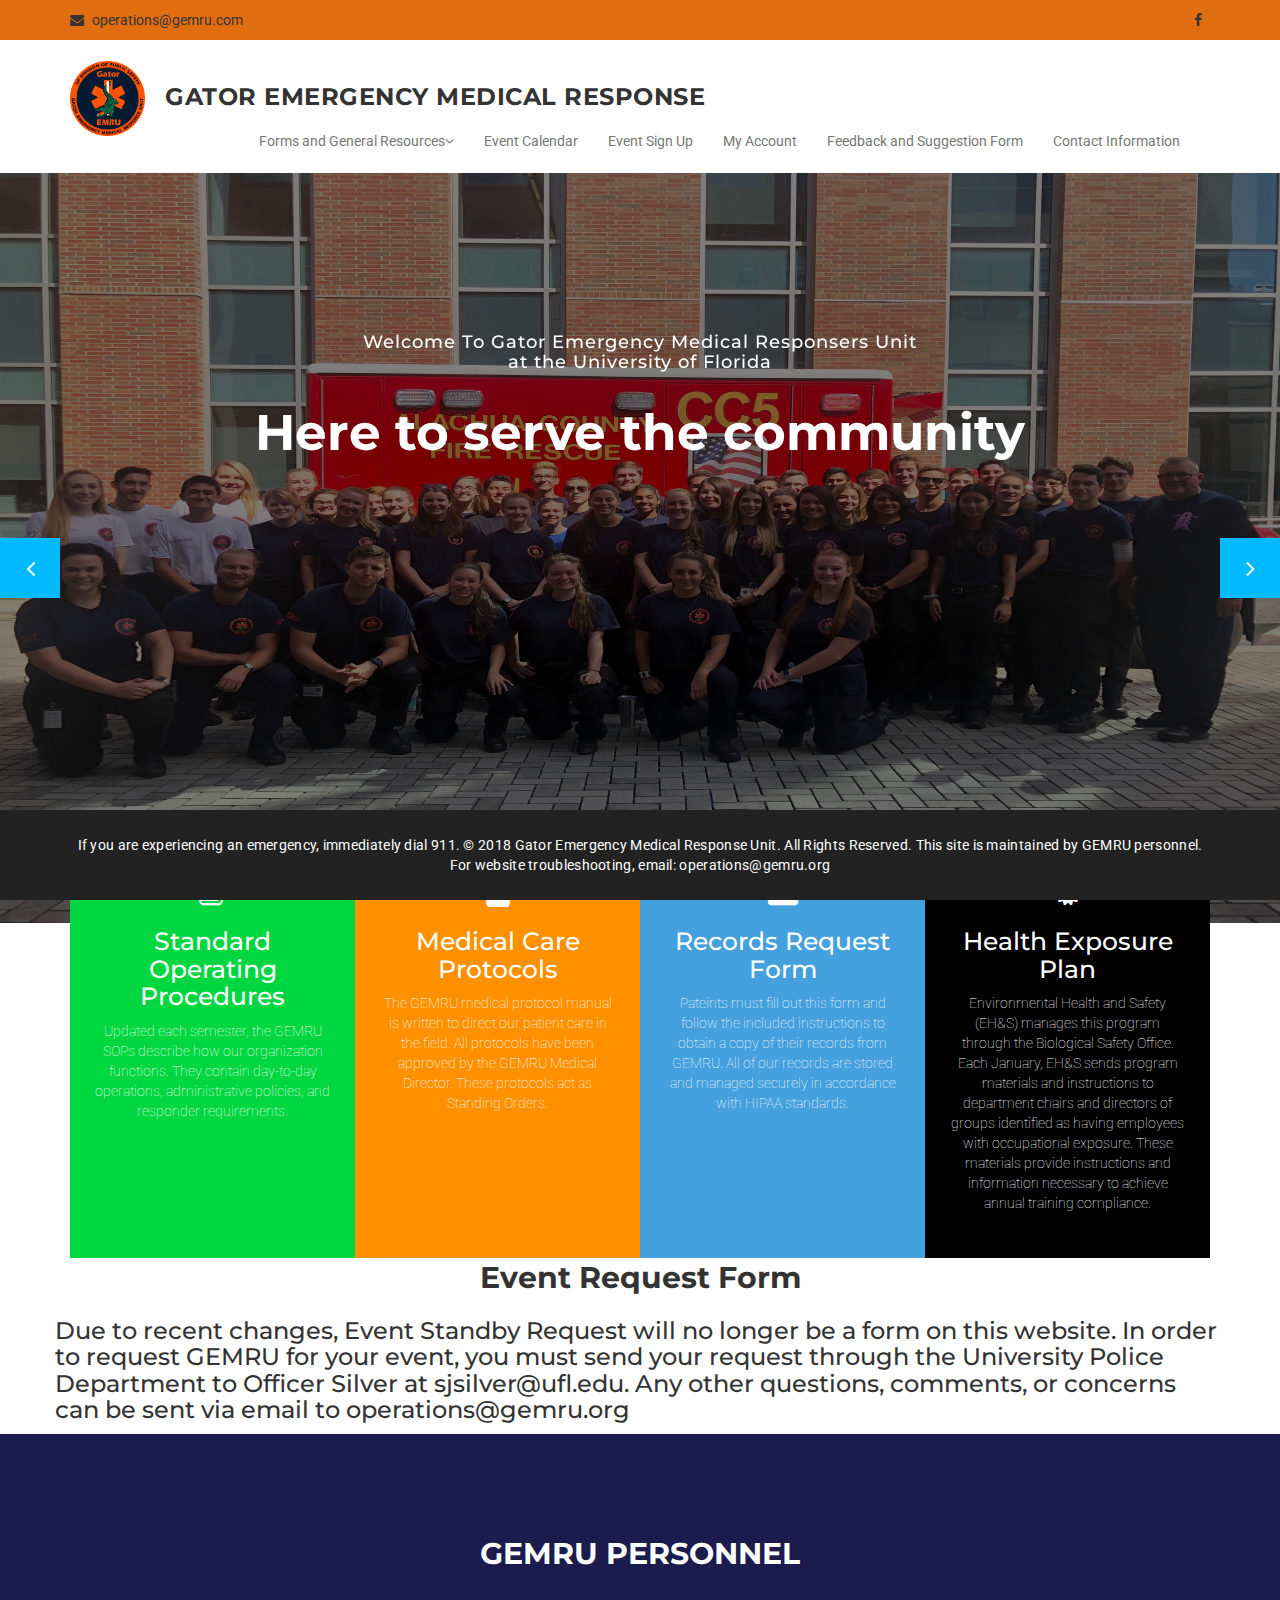
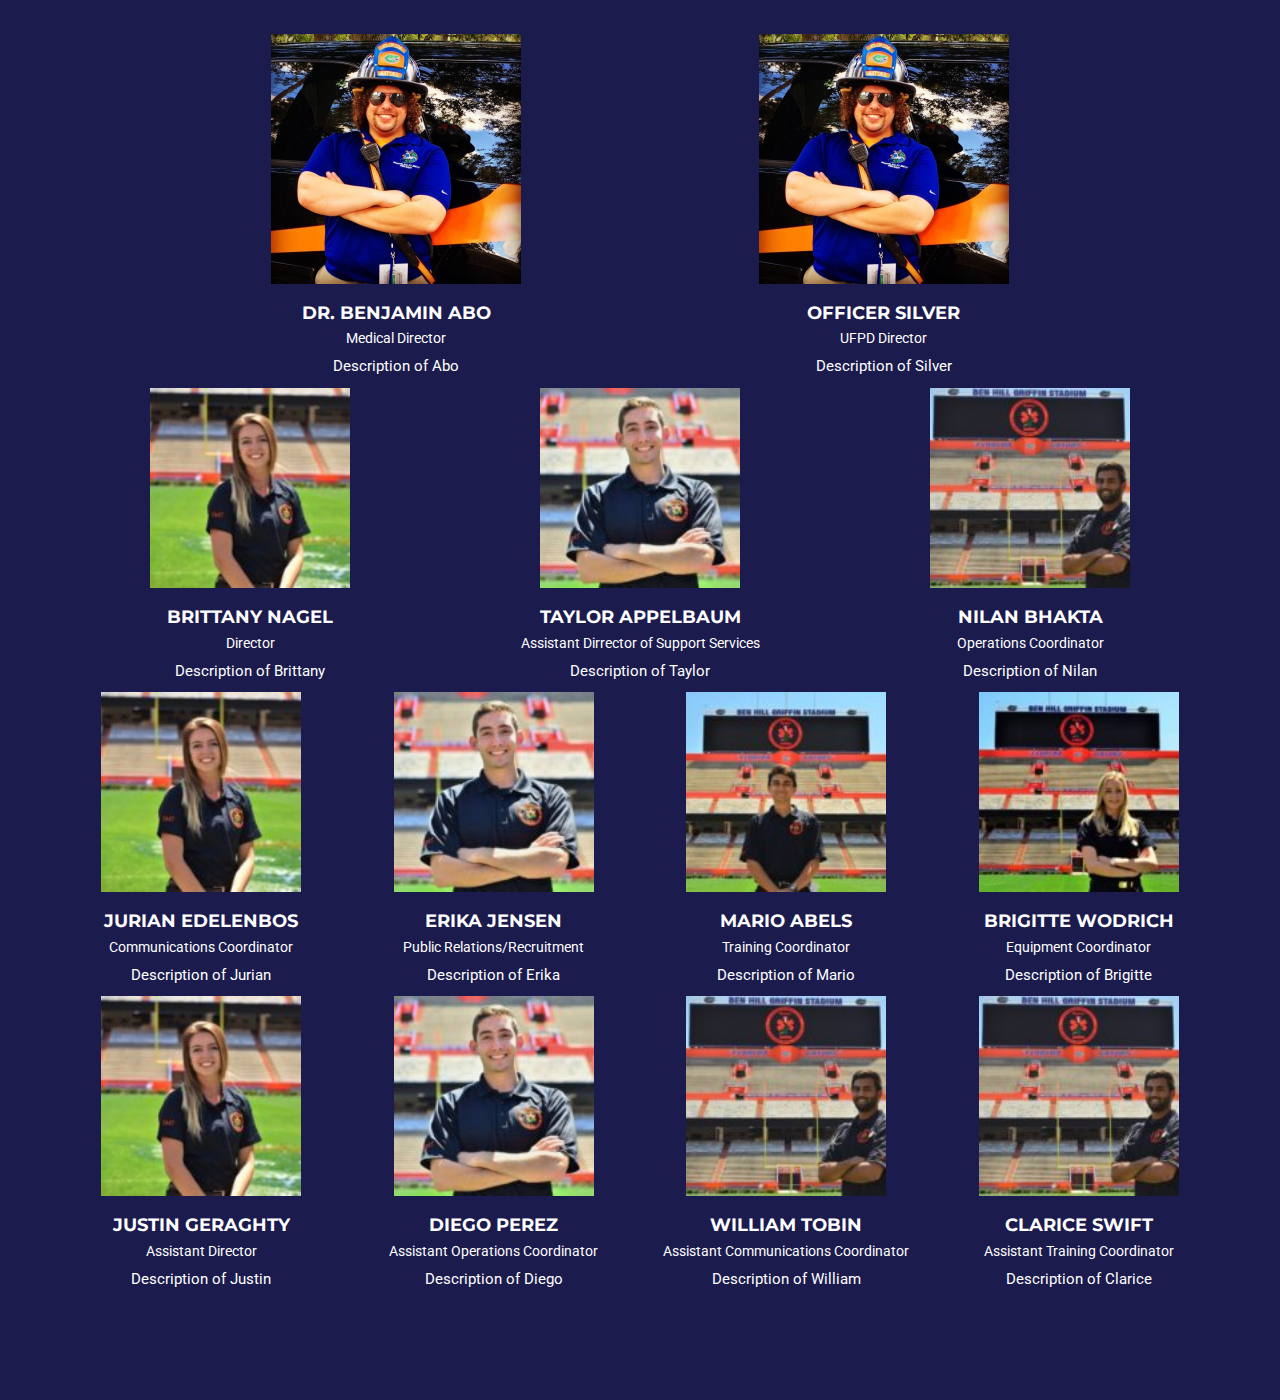
==== commit 3d01f884: "Equipment Check list" ====
--- a/index.html
+++ b/index.html
@@ -101,18 +101,17 @@
             <li class="dropdown">
               <a href="index.html" class="dropdown" data-toggle="dropdown">Forms and General Resources<span class="fa fa-angle-down"></span></a> 
               <ul class="dropdown-menu" role="menu">
-                <li><a href="#">Equipment Checkoff Form</a></li>
-                <li><a href="#">Incident Reporting Form</a></li>
-                <li><a href="#">After Action Report</a></li>
-                <li><a href="#">Responder Document and Trainings</a></li>
+                <li><a href="Equipment_Checklist.html">Equipment Checkoff Form</a></li>
+                <li><a href="Incident_Reporting.html">Incident Reporting Form</a></li>
+                <li><a href="After_Action.html">After Action Report</a></li>
+                <li><a href="Doc_Training.html">Responder Document and Trainings</a></li>
               </ul>
             </li>           
-            <li><a href="course.html">Event Calendar</a></li>           
-            <li><a href="gallery.html">Event Sign Up</a></li>
-            <li><a href="#">My Account</span></a></li>            
-            <li><a href="contact.html">Feedback and Suggestion Form</a></li>
-            <li><a href="404.html">Contact Information</a></li>               
-            <li><a href="#" id="mu-search-icon"><i class="fa fa-search"></i></a></li>
+            <li><a href="Event_Calendar.html">Event Calendar</a></li>           
+            <li><a href="Event_SignUps.html">Event Sign Up</a></li>
+            <li><a href="Accounts.html">My Account</span></a></li>            
+            <li><a href="Feedback.html">Feedback and Suggestion Form</a></li>
+            <li><a href="Contact.html">Contact Information</a></li>
           </ul>                     
         </div><!--/.nav-collapse -->        
       </div>     
--- a/assets/css/style.css
+++ b/assets/css/style.css
@@ -247,7 +247,7 @@
   color: #fff;
 }
 #mu-menu .navbar-default .navbar-nav .open a:hover, #mu-menu .navbar-default .navbar-nav .open a:focus {
-  color: gray);
+  color: gray;
 }
 
 /* ALL SECTION */
@@ -1940,8 +1940,10 @@
 ====================*/
 #mu-footer {
   display: inline;
-  float: left;
-  width: 100%;
+  width: 100%;
+  position: fixed;
+  left: 0;
+  bottom: 0;
 }
 #mu-footer .mu-footer-top {
   background-color: #333;
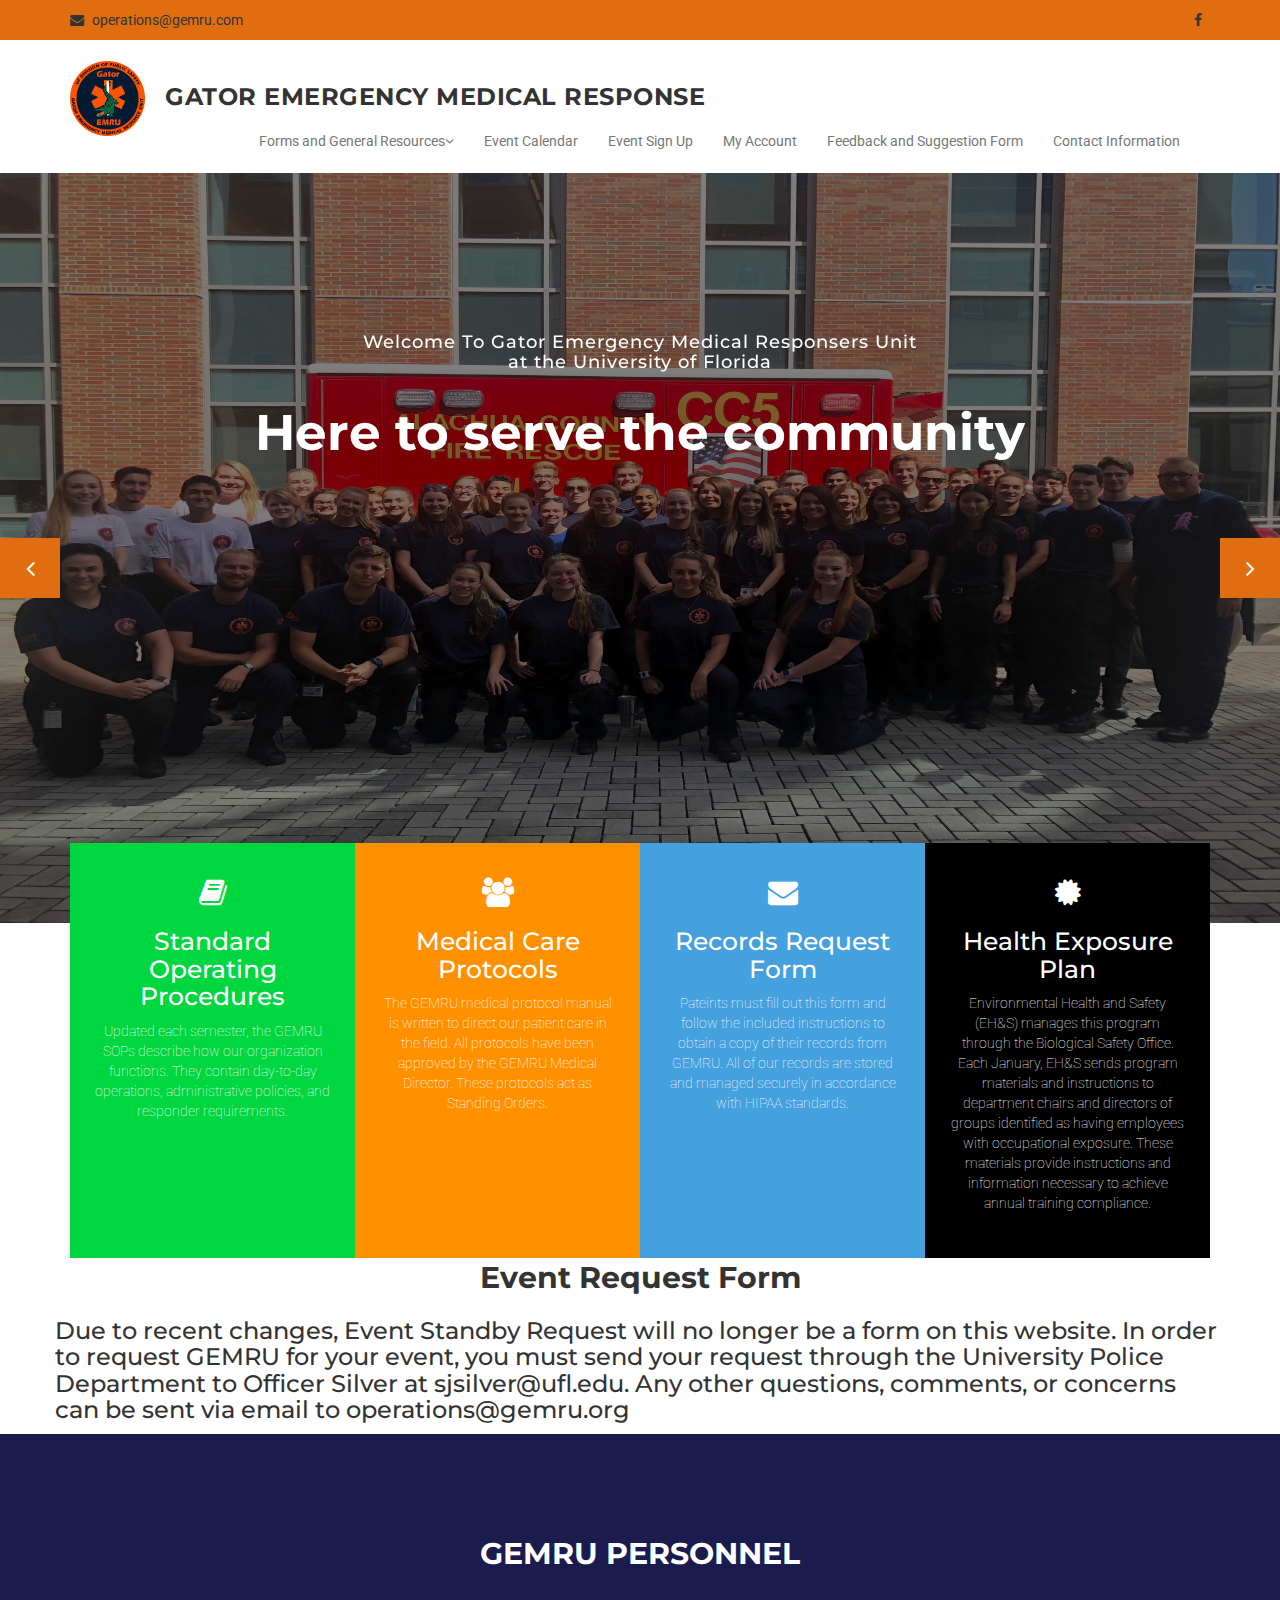
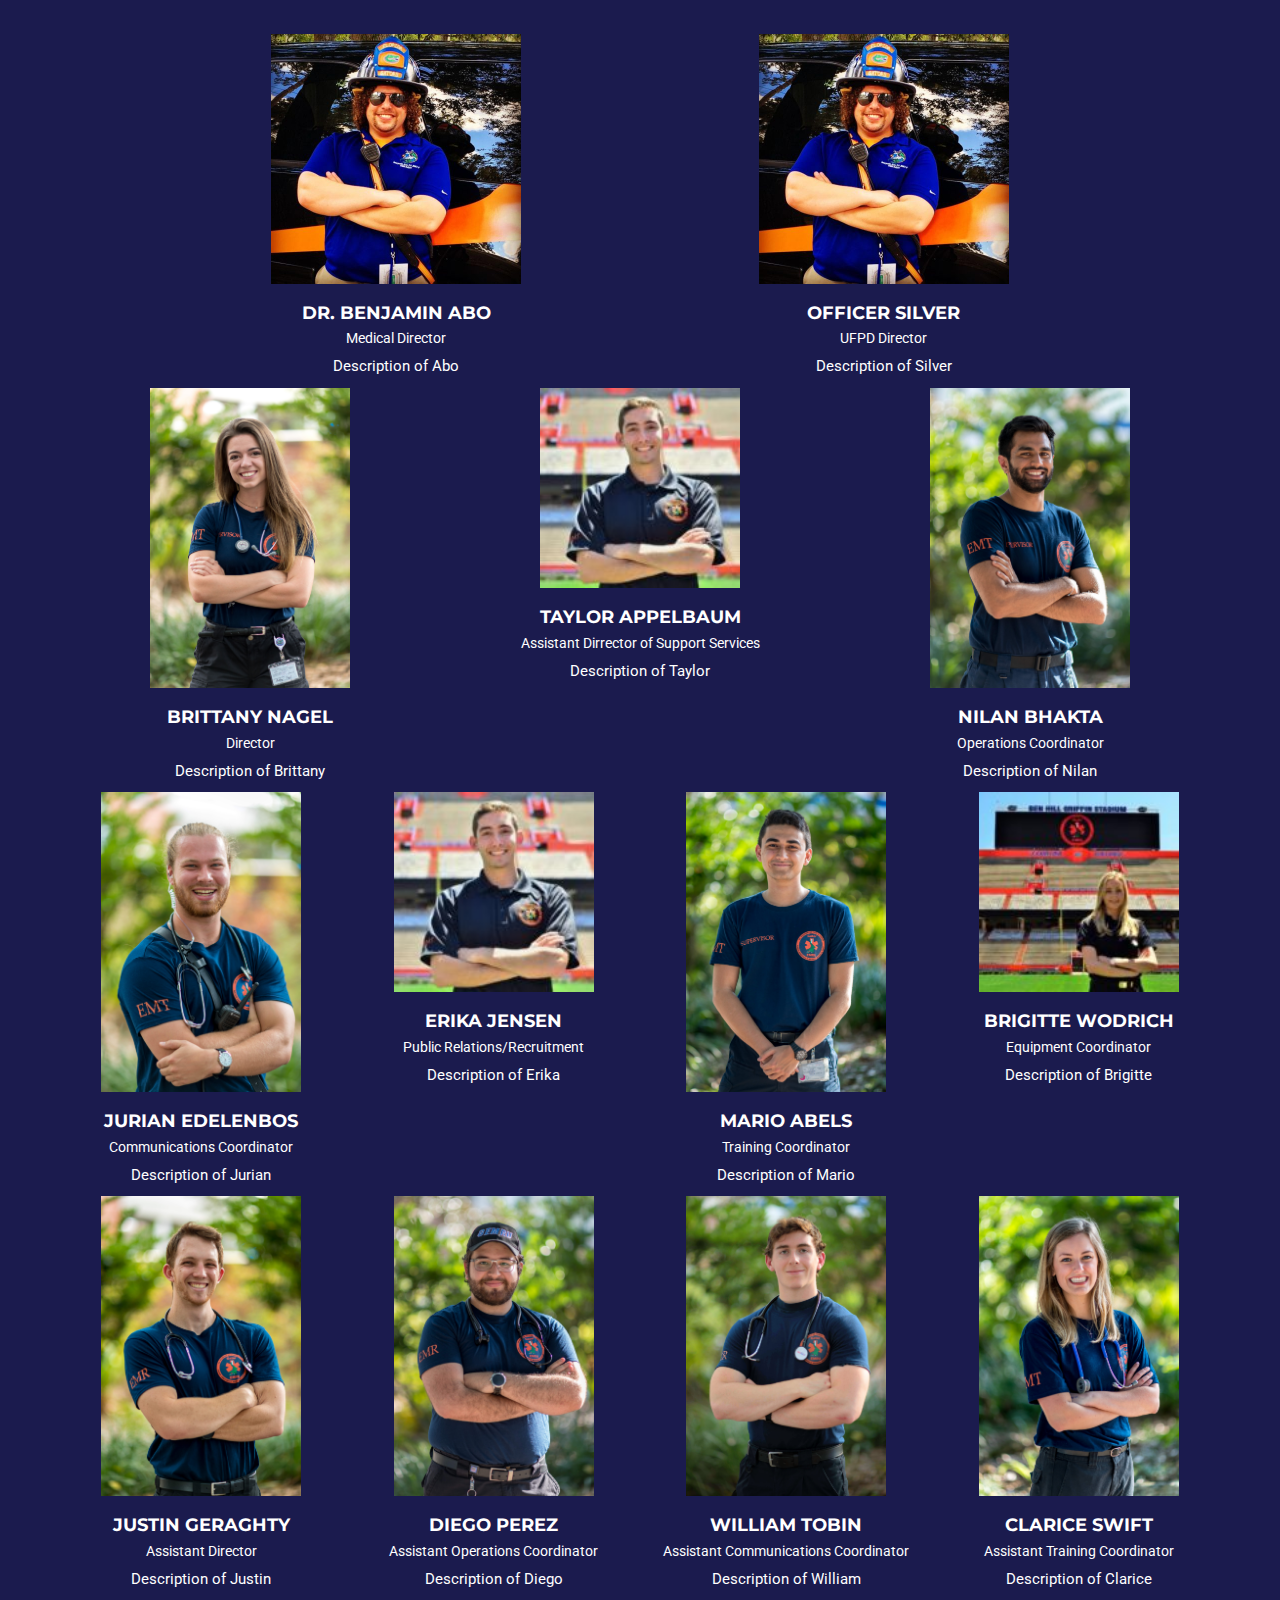
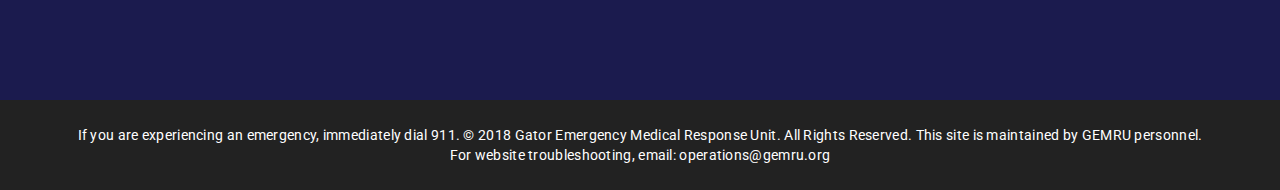
==== commit 6ac84f62: "Finished all of Forms and General Resources" ====
--- a/index.html
+++ b/index.html
@@ -295,7 +295,7 @@
               <div class="row">
                 <div class="col-lg-4 col-md-4 col-sm-4 col-xs-4">
                   <div class="mu-our-teacher-single">
-                    <img src="assets\img\Headshots\31936719_10209780404101689_3430110579375734784_n-150x150.jpg" alt="BrittNagel img" style="width:200px;height:200px;" class="center">
+                    <img src="assets\img\New Exect\brittanynagel.jpg" alt="brittanynagel img" style="width:200px;height:300px;" class="center">
                     <div class="mu-ourteacher-single-content">
                       <h4><b>Brittany Nagel</b></h4>
                       <span>Director</span>
@@ -315,7 +315,7 @@
                 </div>
                 <div class="col-lg-4 col-md-4 col-sm-4 col-xs-4">
                   <div class="mu-our-teacher-single">
-                    <img src="assets\img\Headshots\32207343_1928539537220538_8048407540314144768_n-150x150.jpg" alt="Nilan img" style="width:200px;height:200px;" class="center">
+                    <img src="assets\img\New Exect\nilan.jpg" alt="nilan img" style="width:200px;height:300px;" class="center">
                     <div class="mu-ourteacher-single-content">
                       <h4><b>Nilan Bhakta</b></h4>
                       <span>Operations Coordinator</span>
@@ -328,7 +328,7 @@
             <div class="row">
                 <div class="col-lg-3 col-md-3 col-sm-3 col-xs-3">
                   <div class="mu-our-teacher-single">
-                    <img src="assets\img\Headshots\31936719_10209780404101689_3430110579375734784_n-150x150.jpg" alt="Jurian img" style="width:200px;height:200px;" class="center">
+                    <img src="assets\img\New Exect\jurian.jpg" alt="jurian img" style="width:200px;height:300px;" class="center">
                     <div class="mu-ourteacher-single-content">
                       <h4><b>Jurian Edelenbos</b></h4>
                       <span>Communications Coordinator</span>
@@ -348,7 +348,7 @@
                 </div>
                 <div class="col-lg-3 col-md-3 col-sm-3 col-xs-3">
                   <div class="mu-our-teacher-single">
-                    <img src="assets\img\Headshots\36087539_1990110057730152_948247836003139584_n-150x150.jpg" alt="Mario img" style="width:200px;height:200px;" class="center">
+                    <img src="assets\img\New Exect\mario.jpg" alt="mario img" style="width:200px;height:300px;" class="center">
                     <div class="mu-ourteacher-single-content">
                       <h4><b>Mario Abels</b></h4>
                       <span>Training Coordinator</span>
@@ -371,7 +371,7 @@
               <div class="row">
                 <div class="col-lg-3 col-md-3 col-sm-3 col-xs-3">
                   <div class="mu-our-teacher-single">
-                    <img src="assets\img\Headshots\31936719_10209780404101689_3430110579375734784_n-150x150.jpg" alt="Justin img" style="width:200px;height:200px;" class="center">
+                    <img src="assets\img\New Exect\justin.jpg" alt="justin img" style="width:200px;height:300px;" class="center">
                     <div class="mu-ourteacher-single-content">
                     <h4><b>Justin Geraghty</b></h4>
                     <span>Assistant Director</span>
@@ -381,7 +381,7 @@
                 </div>
               <div class="col-lg-3 col-md-3 col-sm-3 col-xs-3">
                 <div class="mu-our-teacher-single">
-                  <img src="assets\img\Headshots\taylorphoto-1-150x150.jpg" alt="Diego img" style="width:200px;height:200px;" class="center">                    
+                  <img src="assets\img\New Exect\diego.jpg" alt="diego img" style="width:200px;height:300px;" class="center">                    
                   <div class="mu-ourteacher-single-content">
                   <h4><b>Diego Perez</b></h4>
                   <span>Assistant Operations Coordinator</span>
@@ -391,7 +391,7 @@
               </div>
               <div class="col-lg-3 col-md-3 col-sm-3 col-xs-3">
                 <div class="mu-our-teacher-single">
-                  <img src="assets\img\Headshots\32207343_1928539537220538_8048407540314144768_n-150x150.jpg" alt="William img" style="width:200px;height:200px;" class="center">
+                  <img src="assets\img\New Exect\william.jpg" alt="william img" style="width:200px;height:300px;" class="center">
                   <div class="mu-ourteacher-single-content">
                   <h4><b>William Tobin</b></h4>
                   <span>Assistant Communications Coordinator</span>
@@ -401,7 +401,7 @@
               </div>
               <div class="col-lg-3 col-md-3 col-sm-3 col-xs-3">
                   <div class="mu-our-teacher-single">
-                    <img src="assets\img\Headshots\32207343_1928539537220538_8048407540314144768_n-150x150.jpg" alt="Clarice img" style="width:200px;height:200px;" class="center">
+                    <img src="assets\img\New Exect\clarice.jpg" alt="Clarice img" style="width:200px;height:300px;" class="center">
                     <div class="mu-ourteacher-single-content">
                     <h4><b>Clarice Swift</b></h4>
                     <span>Assistant Training Coordinator</span>
--- a/assets/css/theme-color/default-theme.css
+++ b/assets/css/theme-color/default-theme.css
@@ -4,49 +4,49 @@
 Author URI : http://www.markups.io/
 ========================================*/
 .scrollToTop {
-  background-color: #01bafd;
-  border: 2px solid #01bafd;
+  background-color: #e06e11;
+  border: 2px solid #e06e11;
 }
 
 .mu-read-more-btn:hover, .mu-read-more-btn:focus {
-  background-color: #01bafd;
-  border-color: #01bafd;
+  background-color: #e06e11;
+  border-color: #e06e11;
 }
 
 .mu-post-btn:hover, .mu-post-btn:focus {
-  background-color: #01bafd;
-  border-color: #01bafd;
+  background-color: #e06e11;
+  border-color: #e06e11;
 }
 
 #mu-header .mu-header-area .mu-header-top-right .mu-top-social-nav li a:hover, #mu-header .mu-header-area .mu-header-top-right .mu-top-social-nav li a:focus {
-  color: #01bafd;
+  color: #e06e11;
 }
 
 #mu-menu .navbar-header .navbar-brand i {
-  color: #01bafd;
+  color: #e06e11;
 }
 #mu-menu .navbar-default .navbar-nav li > a:hover, #mu-menu .navbar-default .navbar-nav li > a:focus {
-  border-color: #01bafd;
-  color: #01bafd;
+  border-color: #e06e11;
+  color: #e06e11;
 }
 #mu-menu .navbar-default .navbar-nav li .dropdown-menu {
-  border-top: 2px solid #01bafd;
+  border-top: 2px solid #e06e11;
 }
 #mu-menu .navbar-default .navbar-nav li .dropdown-menu li a:hover, #mu-menu .navbar-default .navbar-nav li .dropdown-menu li a:focus {
-  background-color: #01bafd;
+  background-color: #e06e11;
 }
 #mu-menu .navbar-default .navbar-nav .open a:hover, #mu-menu .navbar-default .navbar-nav .open a:focus {
   background-color: transparent;
 }
 
 #mu-menu .navbar-default .navbar-nav > .active > a, #mu-menu .navbar-default .navbar-nav > .active > a:hover, #mu-menu .navbar-default .navbar-nav > .active > a:focus {
-  color: #01bafd;
-  border-bottom: 2px solid #01bafd;
+  color: #e06e11;
+  border-bottom: 2px solid #e06e11;
   background-color: transparent;
 }
 
 #mu-search .mu-search-area .mu-search-close {
-  background-color: #01bafd;
+  background-color: #e06e11;
 }
 
 #mu-slider .mu-slider-single .mu-slider-content span {
@@ -54,58 +54,58 @@
 }
 #mu-slider .slick-prev,
 #mu-slider .slick-next {
-  background-color: #01bafd;
+  background-color: #e06e11;
 }
 
 #mu-features .mu-features-area .mu-features-content .mu-single-feature span {
-  color: #01bafd;
-  border: 0px solid #01bafd;
+  color: #e06e11;
+  border: 0px solid #e06e11;
 }
 #mu-features .mu-features-area .mu-features-content .mu-single-feature a:hover, #mu-features .mu-features-area .mu-features-content .mu-single-feature a:focus {
-  color: #01bafd;
-  border-color: #01bafd;
+  color: #e06e11;
+  border-color: #e06e11;
 }
 
 #mu-latest-courses .mu-latest-courses-area .mu-latest-courses-content .slick-dots .slick-active {
-  background-color: #01bafd;
+  background-color: #e06e11;
 }
 
 .mu-latest-course-single .mu-latest-course-img .mu-latest-course-imgcaption a:hover, .mu-latest-course-single .mu-latest-course-img .mu-latest-course-imgcaption a:focus {
-  color: #01bafd;
+  color: #e06e11;
 }
 .mu-latest-course-single .mu-latest-course-single-content h4 a:hover, .mu-latest-course-single .mu-latest-course-single-content h4 a:focus {
-  color: #01bafd;
+  color: #e06e11;
 }
 .mu-latest-course-single .mu-latest-course-single-content .mu-latest-course-single-contbottom .mu-course-details {
-  color: #01bafd;
+  color: #e06e11;
 }
 
 #mu-our-teacher .mu-our-teacher-area .mu-our-teacher-content .mu-our-teacher-single .mu-our-teacher-img .mu-our-teacher-social {
-  background-color: #01bafd;
+  background-color: #e06e11;
 }
 #mu-our-teacher .mu-our-teacher-area .mu-our-teacher-content .mu-our-teacher-single .mu-our-teacher-img .mu-our-teacher-social a:hover, #mu-our-teacher .mu-our-teacher-area .mu-our-teacher-content .mu-our-teacher-single .mu-our-teacher-img .mu-our-teacher-social a:focus {
-  color: #01bafd;
+  color: #e06e11;
 }
 
 #mu-testimonial .mu-testimonial-area .mu-testimonial-content .mu-testimonial-item .mu-testimonial-info span {
-  color: #01bafd;
+  color: #e06e11;
 }
 #mu-testimonial .mu-testimonial-area .mu-testimonial-content .slick-dots .slick-active {
-  background-color: #01bafd;
+  background-color: #e06e11;
 }
 
 .mu-blog-single-item .mu-blog-single-img .mu-blog-caption h3 a:hover {
-  color: #01bafd;
+  color: #e06e11;
 }
 .mu-blog-single-item .mu-blog-meta a:hover, .mu-blog-single-item .mu-blog-meta a:focus {
-  color: #01bafd;
+  color: #e06e11;
 }
 .mu-blog-single-item .mu-blog-description a:hover, .mu-blog-single-item .mu-blog-description a:focus {
-  border-color: #01bafd;
+  border-color: #e06e11;
 }
 
 #mu-page-breadcrumb .mu-page-breadcrumb-area .breadcrumb .active {
-  color: #01bafd;
+  color: #e06e11;
 }
 
 #mu-course-content {
@@ -130,23 +130,23 @@
   margin-bottom: 30px;
 }
 #mu-course-content .mu-course-content-area .mu-sidebar .mu-single-sidebar .mu-sidebar-catg li a:hover, #mu-course-content .mu-course-content-area .mu-sidebar .mu-single-sidebar .mu-sidebar-catg li a:focus {
-  color: #01bafd;
+  color: #e06e11;
 }
 #mu-course-content .mu-course-content-area .mu-sidebar .mu-single-sidebar .mu-sidebar-popular-courses .media .media-body .media-heading a:hover, #mu-course-content .mu-course-content-area .mu-sidebar .mu-single-sidebar .mu-sidebar-popular-courses .media .media-body .media-heading a:focus {
-  color: #01bafd;
+  color: #e06e11;
 }
 #mu-course-content .mu-course-content-area .mu-sidebar .mu-single-sidebar .tag-cloud a:hover, #mu-course-content .mu-course-content-area .mu-sidebar .mu-single-sidebar .tag-cloud a:focus {
-  color: #01bafd;
-  border-color: #01bafd;
+  color: #e06e11;
+  border-color: #e06e11;
 }
 
 .mu-pagination .pagination li a:hover, .mu-pagination .pagination li a:focus {
-  background-color: #01bafd;
-  border-color: #01bafd;
+  background-color: #e06e11;
+  border-color: #e06e11;
 }
 .mu-pagination .pagination .active a {
-  background-color: #01bafd;
-  border-color: #01bafd;
+  background-color: #e06e11;
+  border-color: #e06e11;
 }
 
 .mu-related-item {
@@ -157,20 +157,20 @@
 }
 .mu-related-item .mu-related-item-area #mu-related-item-slide .slick-prev,
 .mu-related-item .mu-related-item-area #mu-related-item-slide .slick-next {
-  background-color: #01bafd;
+  background-color: #e06e11;
 }
 
 .mu-blog-single .mu-blog-single-item .mu-blog-tags .mu-news-single-tagnav li a:hover, .mu-blog-single .mu-blog-single-item .mu-blog-tags .mu-news-single-tagnav li a:focus {
-  color: #01bafd;
+  color: #e06e11;
 }
 .mu-blog-single .mu-blog-single-item .mu-blog-social .mu-news-social-nav li a:hover, .mu-blog-single .mu-blog-single-item .mu-blog-social .mu-news-social-nav li a:focus {
-  background-color: #01bafd;
-  border-color: #01bafd;
+  background-color: #e06e11;
+  border-color: #e06e11;
 }
 
 .mu-blog-single-navigation a:hover, .mu-blog-single-navigation a:focus {
-  background-color: #01bafd;
-  border-color: #01bafd;
+  background-color: #e06e11;
+  border-color: #e06e11;
 }
 
 .mu-comments-area {
@@ -186,56 +186,56 @@
   padding-left: 0;
 }
 .mu-comments-area .comments .commentlist li .reply-btn:hover, .mu-comments-area .comments .commentlist li .reply-btn:focus {
-  background-color: #01bafd;
-  border-color: #01bafd;
+  background-color: #e06e11;
+  border-color: #e06e11;
 }
 .mu-comments-area .comments .commentlist li .author-tag {
-  background-color: #01bafd;
+  background-color: #e06e11;
 }
 .mu-comments-area .comments .comments-pagination li a:hover, .mu-comments-area .comments .comments-pagination li a:focus {
-  color: #01bafd;
+  color: #e06e11;
 }
 
 #mu-gallery .mu-gallery-area .mu-gallery-content {
   width: 100%;
 }
 #mu-gallery .mu-gallery-area .mu-gallery-content .mu-gallery-top ul li {
-  background-color: #01bafd;
-  border: 1px solid #01bafd;
+  background-color: #e06e11;
+  border: 1px solid #e06e11;
 }
 #mu-gallery .mu-gallery-area .mu-gallery-content .mu-gallery-top ul li:hover, #mu-gallery .mu-gallery-area .mu-gallery-content .mu-gallery-top ul li:focus {
-  color: #01bafd;
-  border-color: #01bafd;
+  color: #e06e11;
+  border-color: #e06e11;
 }
 #mu-gallery .mu-gallery-area .mu-gallery-content .mu-gallery-top ul .active {
-  color: #01bafd;
-  border-color: #01bafd;
+  color: #e06e11;
+  border-color: #e06e11;
 }
 #mu-gallery .mu-gallery-area .mu-gallery-content .mu-gallery-body ul li .mu-single-gallery .mu-single-gallery-item .mu-single-gallery-info .mu-single-gallery-info-inner a {
-  background-color: #01bafd;
+  background-color: #e06e11;
 }
 
 #mu-contact .mu-contact-area .mu-contact-content .mu-contact-left .contactform input[type="text"]:focus,
 #mu-contact .mu-contact-area .mu-contact-content .mu-contact-left .contactform input[type="email"]:focus,
 #mu-contact .mu-contact-area .mu-contact-content .mu-contact-left .contactform input[type="url"]:focus {
-  border-color: #01bafd;
+  border-color: #e06e11;
 }
 #mu-contact .mu-contact-area .mu-contact-content .mu-contact-left .contactform textarea:focus {
-  border-color: #01bafd;
+  border-color: #e06e11;
 }
 
 #mu-error .mu-error-area h2 {
-  color: #01bafd;
+  color: #e06e11;
 }
 
 #mu-footer .mu-footer-top .mu-footer-top-area .mu-footer-widget ul li a:hover, #mu-footer .mu-footer-top .mu-footer-top-area .mu-footer-widget ul li a:focus {
-  color: #01bafd;
+  color: #e06e11;
 }
 #mu-footer .mu-footer-top .mu-footer-top-area .mu-footer-widget .mu-subscribe-form input[type="email"]:focus {
-  border-color: #01bafd;
+  border-color: #e06e11;
 }
 #mu-footer .mu-footer-top .mu-footer-top-area .mu-footer-widget .mu-subscribe-form .mu-subscribe-btn {
-  background-color: #01bafd;
+  background-color: #e06e11;
 }
 
 /*=======================================
--- a/assets/css/style.css
+++ b/assets/css/style.css
@@ -32,7 +32,7 @@
 
 /* BASE - Base tyles, Variables, Mixins, etc. */
 body {
-  background-color: #ffffff;
+  background-color: #fff;
   font-family: "Roboto", sans-serif;
   color: #333333;
   font-size: 14px;
@@ -1941,7 +1941,7 @@
 #mu-footer {
   display: inline;
   width: 100%;
-  position: fixed;
+  position: relative;
   left: 0;
   bottom: 0;
 }
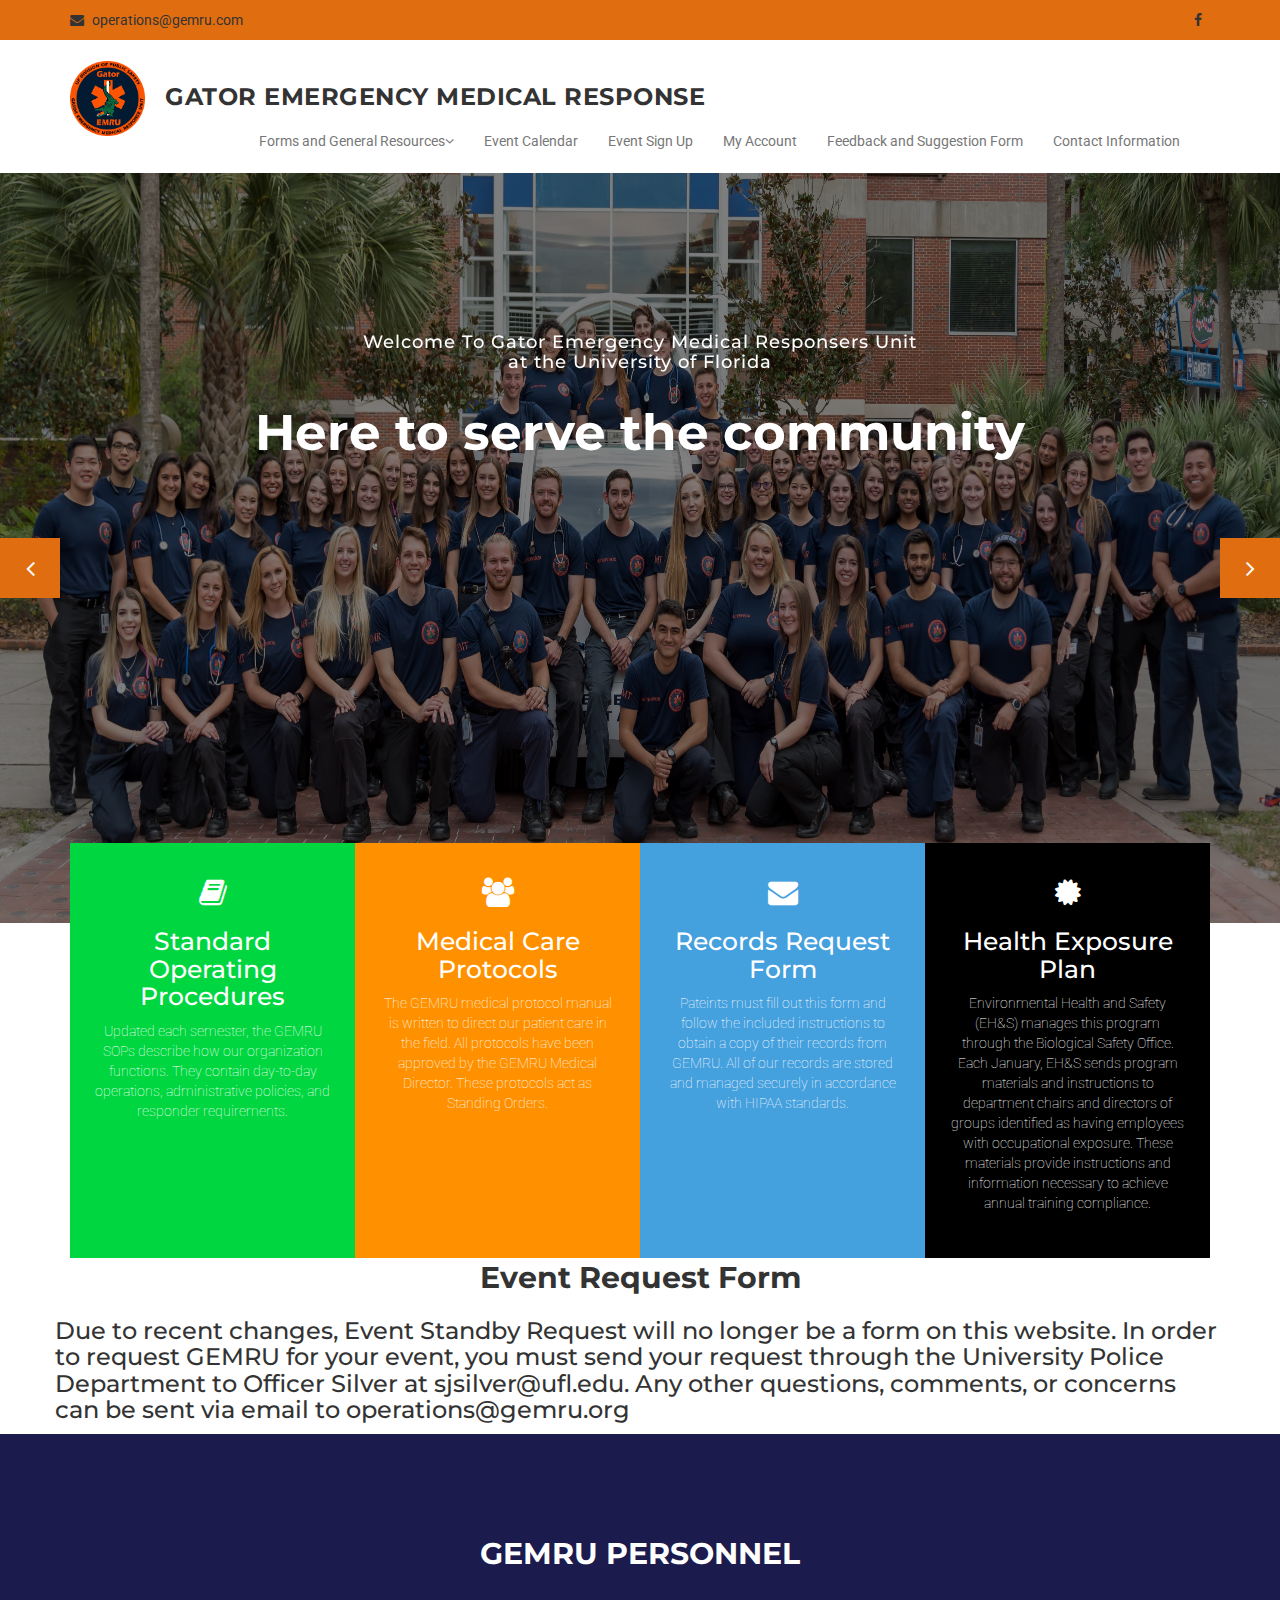
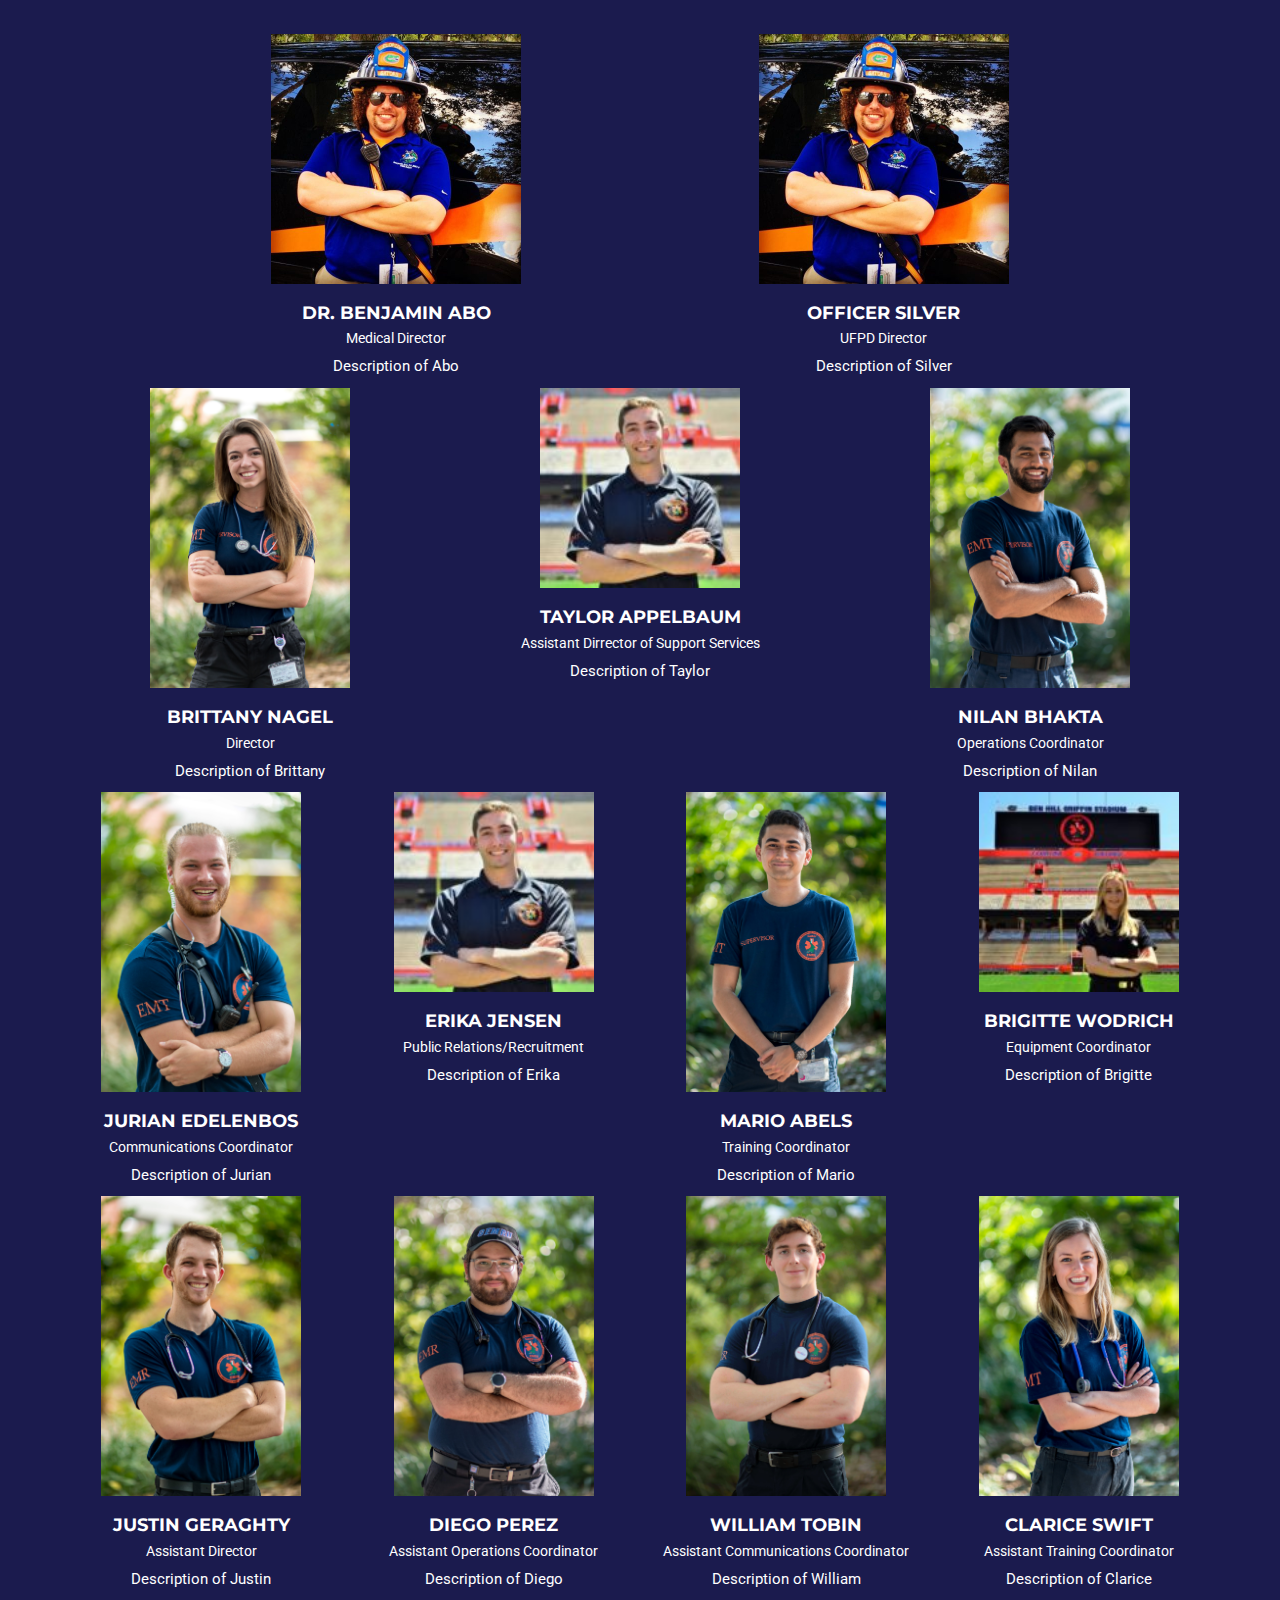
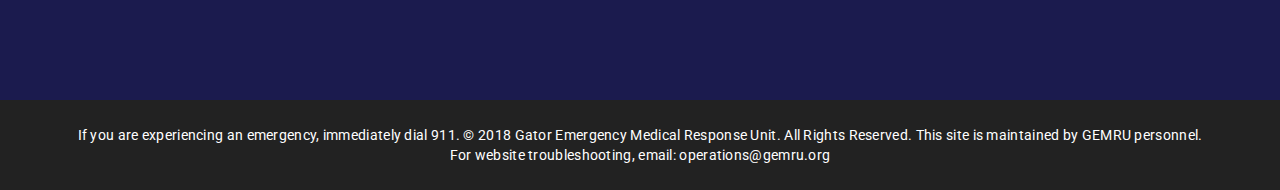
==== commit 086cf966: "Finished contact, feedback, and changed picture" ====
--- a/index.html
+++ b/index.html
@@ -142,7 +142,7 @@
     <div class="mu-slider-single">
       <div class="mu-slider-img">
         <figure>
-          <img class="mu-slider-img" src="assets\img\slider\ambu2.jpg">
+          <img class="mu-slider-img" src="assets\img\GEMRU Spring 2019-20.jpg">
         </figure>
       </div>
       <div class="mu-slider-content">
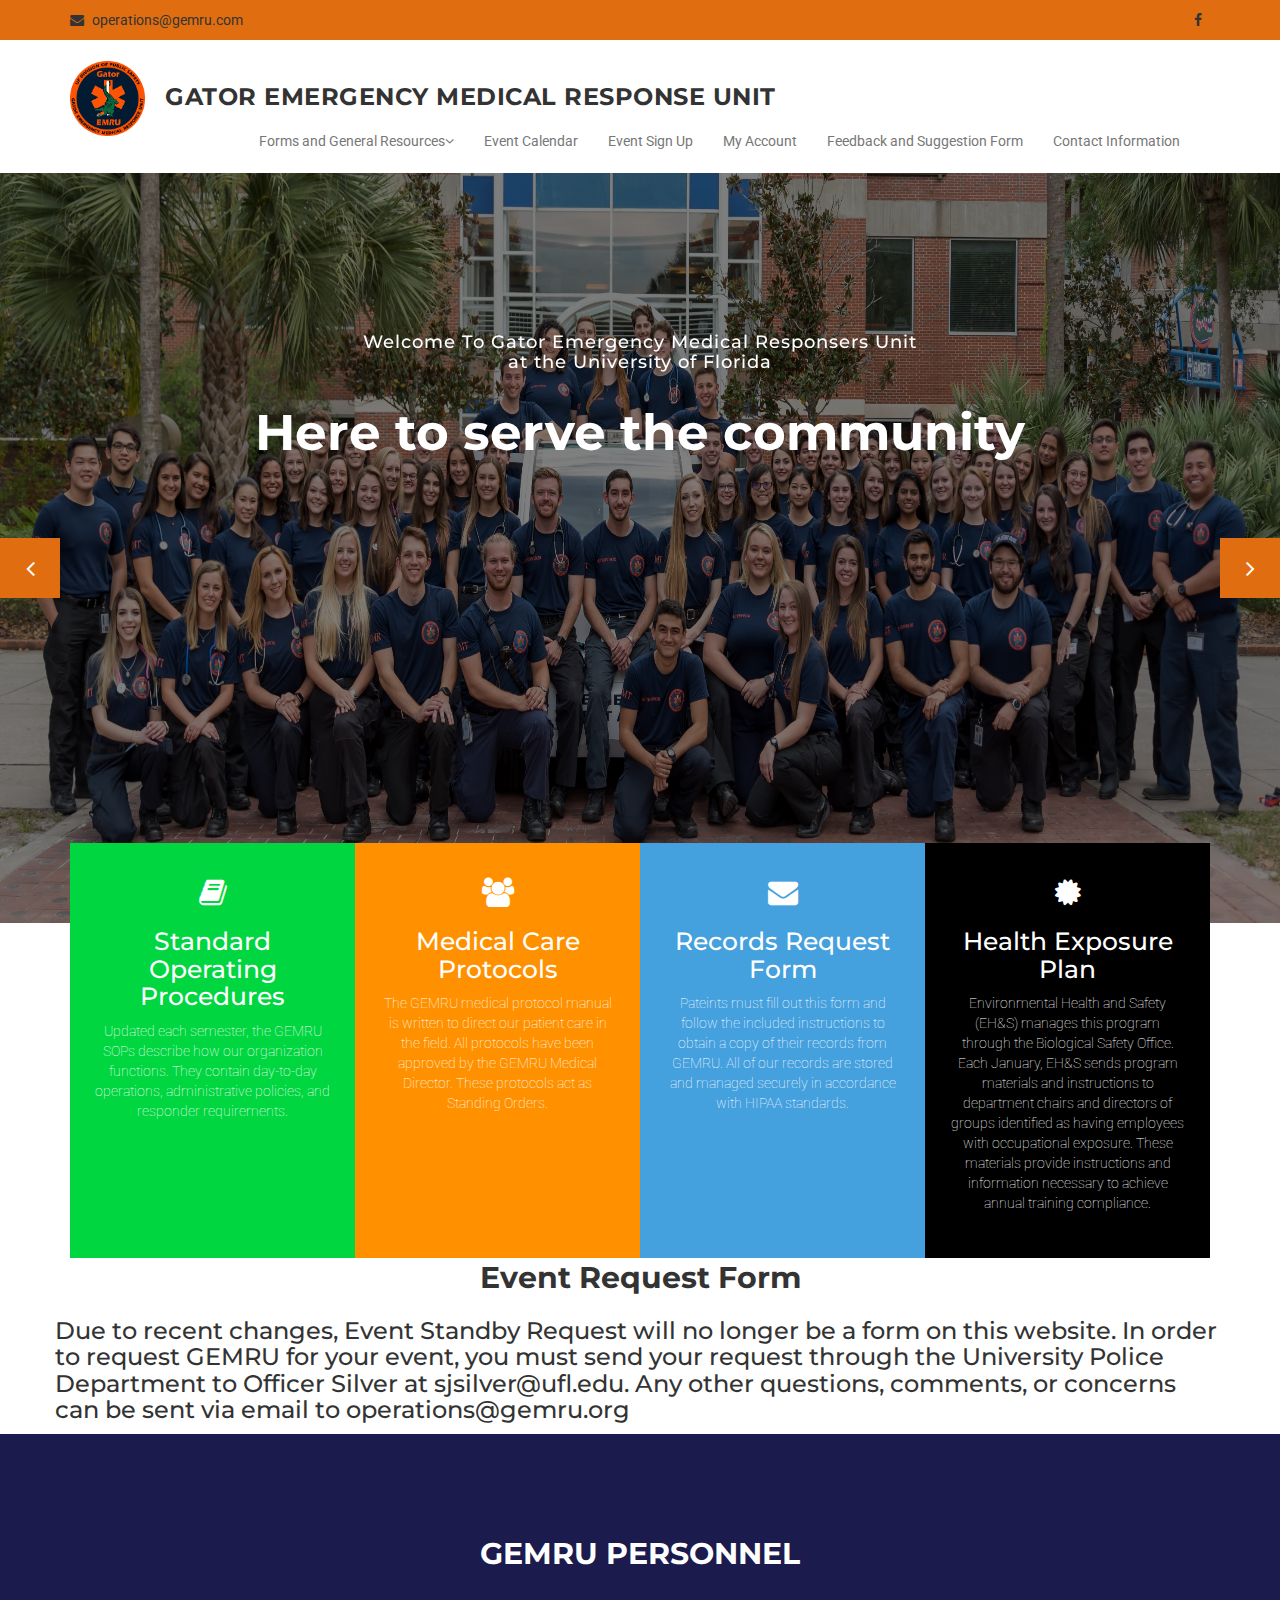
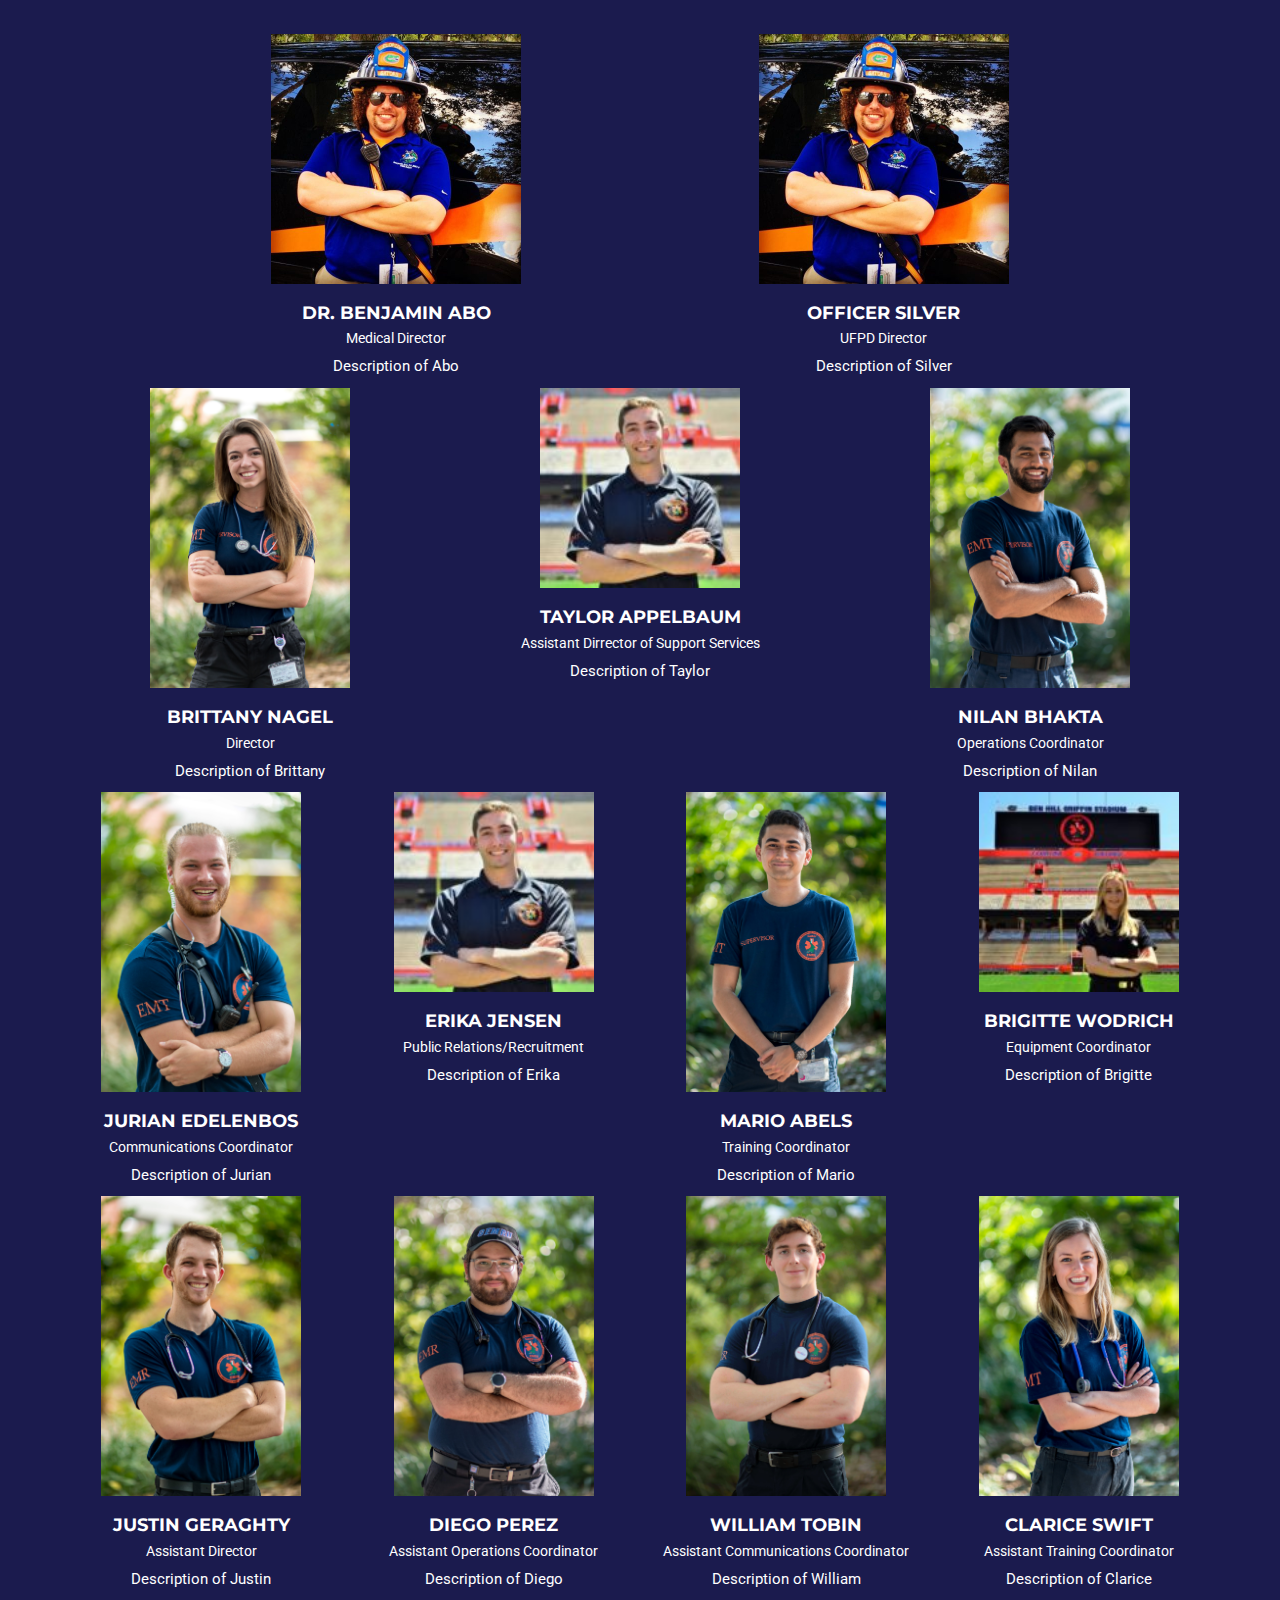
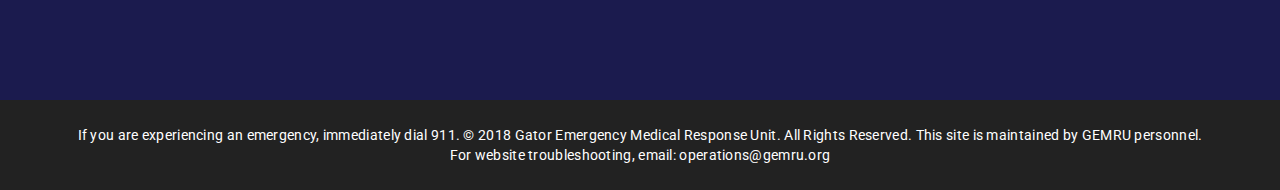
==== commit ef72b433: "Update index.html" ====
--- a/index.html
+++ b/index.html
@@ -92,7 +92,7 @@
           </button>
           <!-- LOGO -->              
           <!-- TEXT BASED LOGO -->
-          <a class="navbar-brand" href="index.html"><img src="assets\img\gemrulogo.png"></i><span>Gator Emergency Medical Response</span></a>
+          <a class="navbar-brand" href="index.html"><img src="assets\img\gemrulogo.png"></i><span>Gator Emergency Medical Response Unit</span></a>
           <!-- IMG BASED LOGO  -->
           <!-- <a class="navbar-brand" href="index.html"><img src="assets/img/logo.png" alt="logo"></a> -->
         </div>
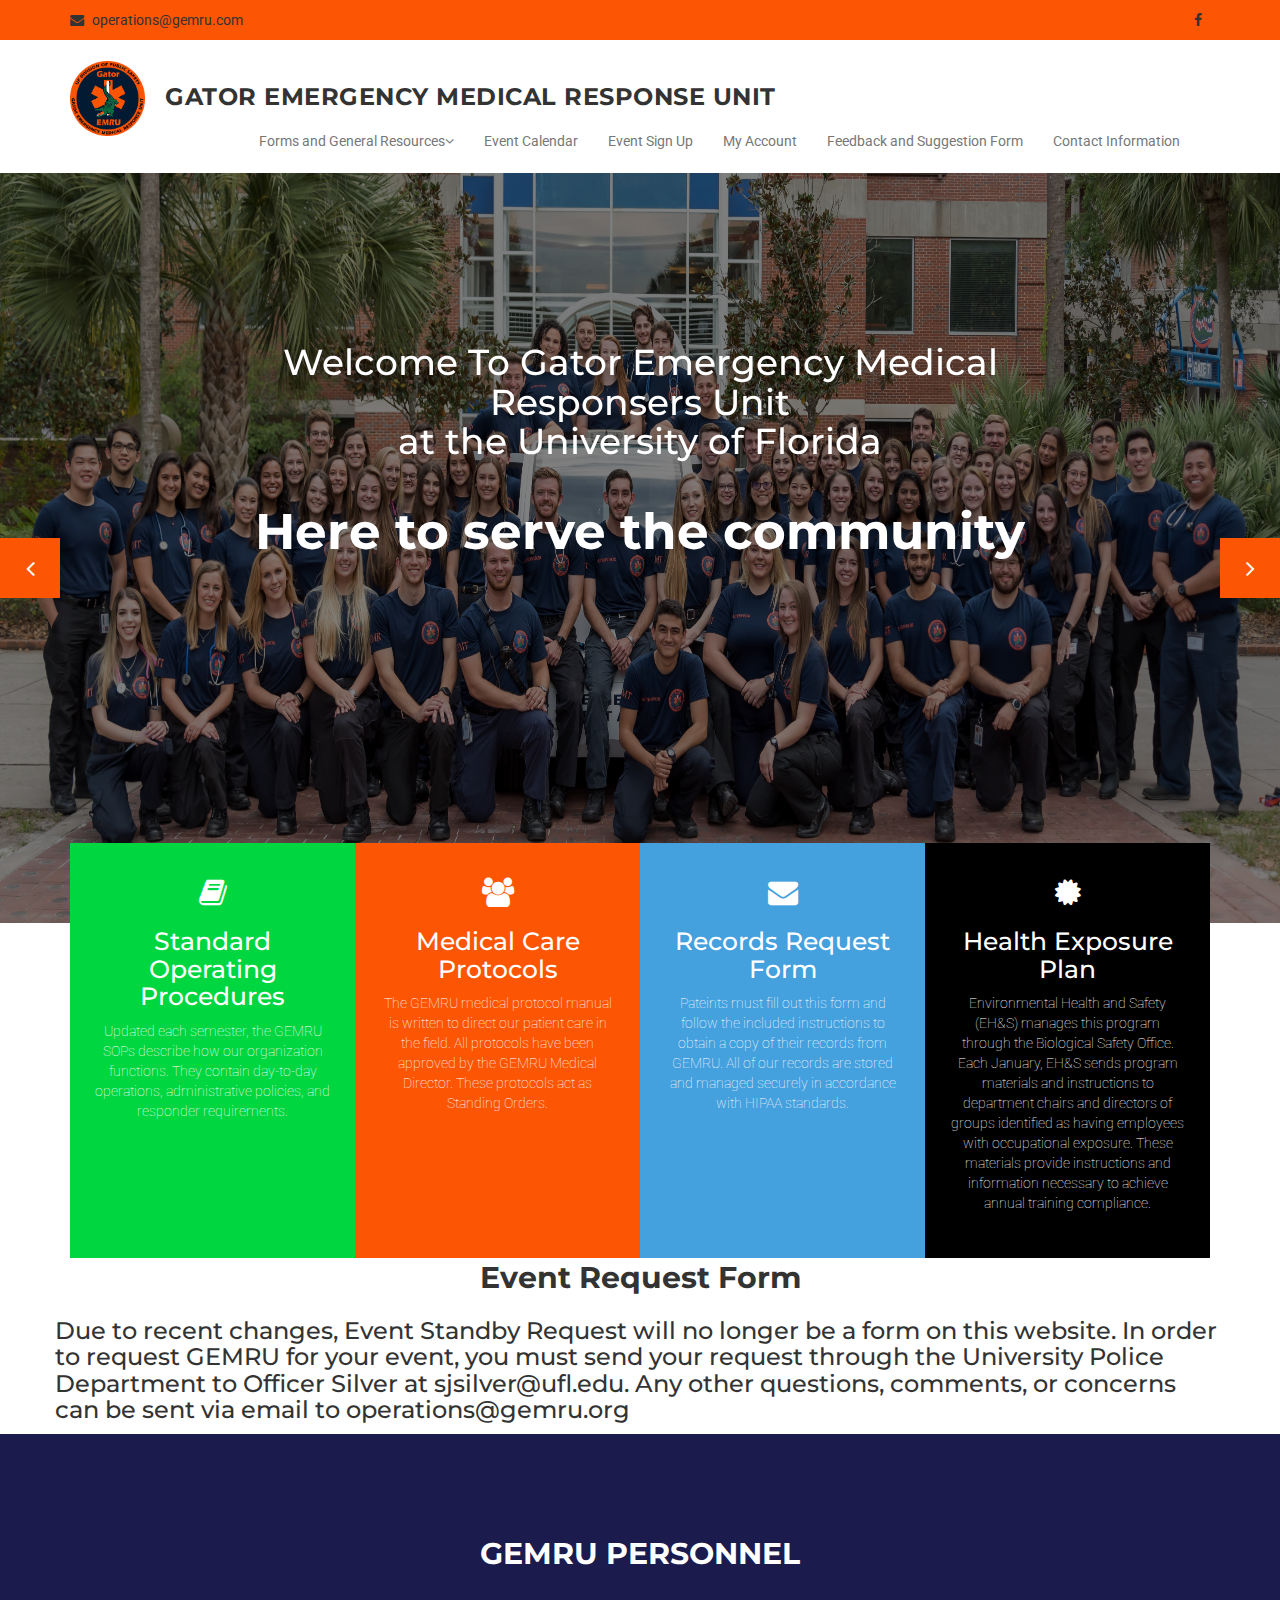
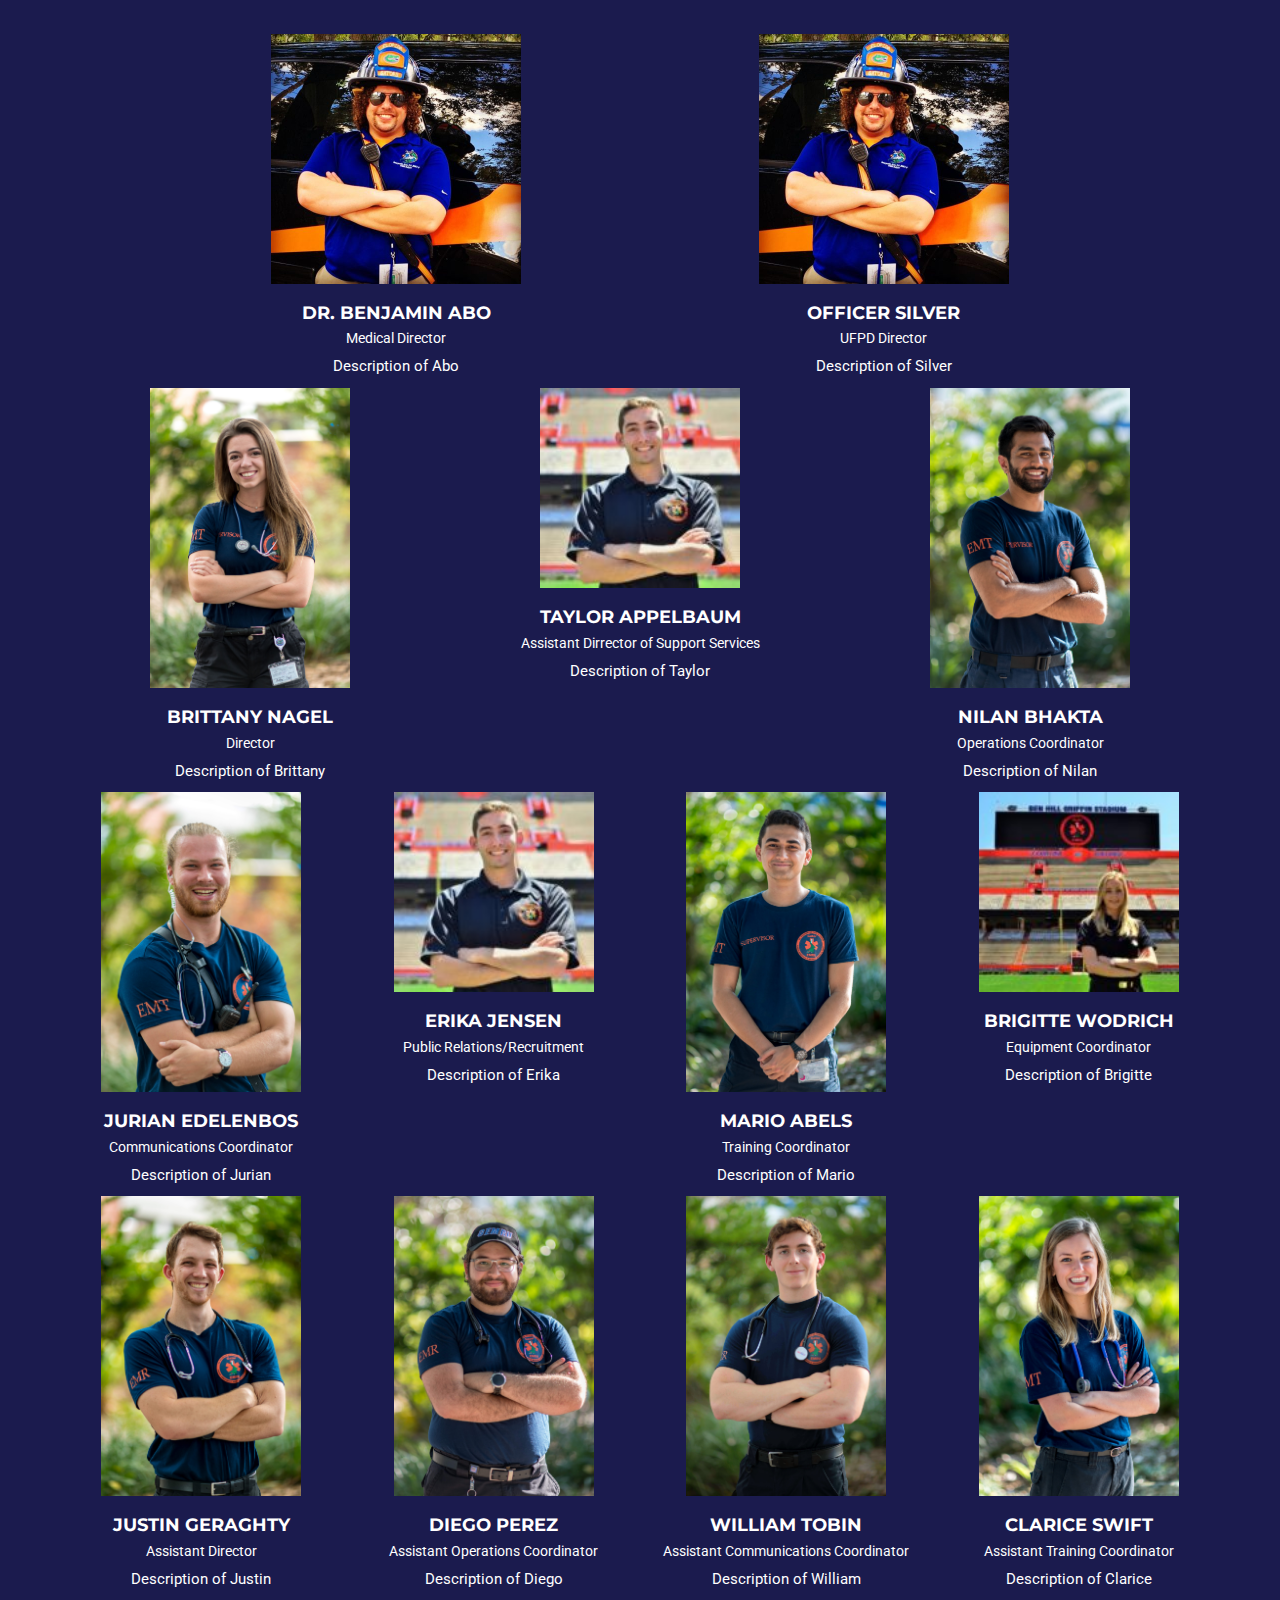
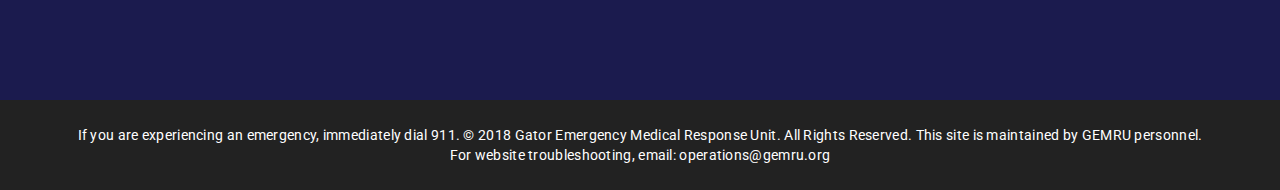
==== commit 1828f654: "Update index.html" ====
--- a/index.html
+++ b/index.html
@@ -146,7 +146,7 @@
         </figure>
       </div>
       <div class="mu-slider-content">
-        <h4>Welcome To Gator Emergency Medical Responsers Unit<br>at the University of Florida</h4>
+        <h1>Welcome To Gator Emergency Medical Responsers Unit<br>at the University of Florida</h1>
         <span></span>
         <h2>Here to serve the community</h2>
         <p></p>
--- a/assets/css/theme-color/default-theme.css
+++ b/assets/css/theme-color/default-theme.css
@@ -4,49 +4,49 @@
 Author URI : http://www.markups.io/
 ========================================*/
 .scrollToTop {
-  background-color: #e06e11;
-  border: 2px solid #e06e11;
+  background-color: #fc5503;
+  border: 2px solid #fc5503;
 }
 
 .mu-read-more-btn:hover, .mu-read-more-btn:focus {
-  background-color: #e06e11;
-  border-color: #e06e11;
+  background-color: #fc5503;
+  border-color: #fc5503;
 }
 
 .mu-post-btn:hover, .mu-post-btn:focus {
-  background-color: #e06e11;
-  border-color: #e06e11;
+  background-color: #fc5503;
+  border-color: #fc5503;
 }
 
 #mu-header .mu-header-area .mu-header-top-right .mu-top-social-nav li a:hover, #mu-header .mu-header-area .mu-header-top-right .mu-top-social-nav li a:focus {
-  color: #e06e11;
+  color: #fc5503;
 }
 
 #mu-menu .navbar-header .navbar-brand i {
-  color: #e06e11;
+  color: #fc5503;
 }
 #mu-menu .navbar-default .navbar-nav li > a:hover, #mu-menu .navbar-default .navbar-nav li > a:focus {
-  border-color: #e06e11;
-  color: #e06e11;
+  border-color: #fc5503;
+  color: #fc5503;
 }
 #mu-menu .navbar-default .navbar-nav li .dropdown-menu {
-  border-top: 2px solid #e06e11;
+  border-top: 2px solid #fc5503;
 }
 #mu-menu .navbar-default .navbar-nav li .dropdown-menu li a:hover, #mu-menu .navbar-default .navbar-nav li .dropdown-menu li a:focus {
-  background-color: #e06e11;
+  background-color: #fc5503;
 }
 #mu-menu .navbar-default .navbar-nav .open a:hover, #mu-menu .navbar-default .navbar-nav .open a:focus {
   background-color: transparent;
 }
 
 #mu-menu .navbar-default .navbar-nav > .active > a, #mu-menu .navbar-default .navbar-nav > .active > a:hover, #mu-menu .navbar-default .navbar-nav > .active > a:focus {
-  color: #e06e11;
-  border-bottom: 2px solid #e06e11;
+  color: #fc5503;
+  border-bottom: 2px solid #fc5503;
   background-color: transparent;
 }
 
 #mu-search .mu-search-area .mu-search-close {
-  background-color: #e06e11;
+  background-color: #fc5503;
 }
 
 #mu-slider .mu-slider-single .mu-slider-content span {
@@ -54,58 +54,58 @@
 }
 #mu-slider .slick-prev,
 #mu-slider .slick-next {
-  background-color: #e06e11;
+  background-color: #fc5503;
 }
 
 #mu-features .mu-features-area .mu-features-content .mu-single-feature span {
-  color: #e06e11;
-  border: 0px solid #e06e11;
+  color: #fc5503;
+  border: 0px solid #fc5503;
 }
 #mu-features .mu-features-area .mu-features-content .mu-single-feature a:hover, #mu-features .mu-features-area .mu-features-content .mu-single-feature a:focus {
-  color: #e06e11;
-  border-color: #e06e11;
+  color: #fc5503;
+  border-color: #fc5503;
 }
 
 #mu-latest-courses .mu-latest-courses-area .mu-latest-courses-content .slick-dots .slick-active {
-  background-color: #e06e11;
+  background-color: #fc5503;
 }
 
 .mu-latest-course-single .mu-latest-course-img .mu-latest-course-imgcaption a:hover, .mu-latest-course-single .mu-latest-course-img .mu-latest-course-imgcaption a:focus {
-  color: #e06e11;
+  color: #fc5503;
 }
 .mu-latest-course-single .mu-latest-course-single-content h4 a:hover, .mu-latest-course-single .mu-latest-course-single-content h4 a:focus {
-  color: #e06e11;
+  color: #fc5503;
 }
 .mu-latest-course-single .mu-latest-course-single-content .mu-latest-course-single-contbottom .mu-course-details {
-  color: #e06e11;
+  color: #fc5503;
 }
 
 #mu-our-teacher .mu-our-teacher-area .mu-our-teacher-content .mu-our-teacher-single .mu-our-teacher-img .mu-our-teacher-social {
-  background-color: #e06e11;
+  background-color: #fc5503;
 }
 #mu-our-teacher .mu-our-teacher-area .mu-our-teacher-content .mu-our-teacher-single .mu-our-teacher-img .mu-our-teacher-social a:hover, #mu-our-teacher .mu-our-teacher-area .mu-our-teacher-content .mu-our-teacher-single .mu-our-teacher-img .mu-our-teacher-social a:focus {
-  color: #e06e11;
+  color: #fc5503;
 }
 
 #mu-testimonial .mu-testimonial-area .mu-testimonial-content .mu-testimonial-item .mu-testimonial-info span {
-  color: #e06e11;
+  color: #fc5503;
 }
 #mu-testimonial .mu-testimonial-area .mu-testimonial-content .slick-dots .slick-active {
-  background-color: #e06e11;
+  background-color: #fc5503;
 }
 
 .mu-blog-single-item .mu-blog-single-img .mu-blog-caption h3 a:hover {
-  color: #e06e11;
+  color: #fc5503;
 }
 .mu-blog-single-item .mu-blog-meta a:hover, .mu-blog-single-item .mu-blog-meta a:focus {
-  color: #e06e11;
+  color: #fc5503;
 }
 .mu-blog-single-item .mu-blog-description a:hover, .mu-blog-single-item .mu-blog-description a:focus {
-  border-color: #e06e11;
+  border-color: #fc5503;
 }
 
 #mu-page-breadcrumb .mu-page-breadcrumb-area .breadcrumb .active {
-  color: #e06e11;
+  color: #fc5503;
 }
 
 #mu-course-content {
@@ -130,23 +130,23 @@
   margin-bottom: 30px;
 }
 #mu-course-content .mu-course-content-area .mu-sidebar .mu-single-sidebar .mu-sidebar-catg li a:hover, #mu-course-content .mu-course-content-area .mu-sidebar .mu-single-sidebar .mu-sidebar-catg li a:focus {
-  color: #e06e11;
+  color: #fc5503;
 }
 #mu-course-content .mu-course-content-area .mu-sidebar .mu-single-sidebar .mu-sidebar-popular-courses .media .media-body .media-heading a:hover, #mu-course-content .mu-course-content-area .mu-sidebar .mu-single-sidebar .mu-sidebar-popular-courses .media .media-body .media-heading a:focus {
-  color: #e06e11;
+  color: #fc5503;
 }
 #mu-course-content .mu-course-content-area .mu-sidebar .mu-single-sidebar .tag-cloud a:hover, #mu-course-content .mu-course-content-area .mu-sidebar .mu-single-sidebar .tag-cloud a:focus {
-  color: #e06e11;
-  border-color: #e06e11;
+  color: #fc5503;
+  border-color: #fc5503;
 }
 
 .mu-pagination .pagination li a:hover, .mu-pagination .pagination li a:focus {
-  background-color: #e06e11;
-  border-color: #e06e11;
+  background-color: #fc5503;
+  border-color: #fc5503;
 }
 .mu-pagination .pagination .active a {
-  background-color: #e06e11;
-  border-color: #e06e11;
+  background-color: #fc5503;
+  border-color: #fc5503;
 }
 
 .mu-related-item {
@@ -157,20 +157,20 @@
 }
 .mu-related-item .mu-related-item-area #mu-related-item-slide .slick-prev,
 .mu-related-item .mu-related-item-area #mu-related-item-slide .slick-next {
-  background-color: #e06e11;
+  background-color: #fc5503;
 }
 
 .mu-blog-single .mu-blog-single-item .mu-blog-tags .mu-news-single-tagnav li a:hover, .mu-blog-single .mu-blog-single-item .mu-blog-tags .mu-news-single-tagnav li a:focus {
-  color: #e06e11;
+  color: #fc5503;
 }
 .mu-blog-single .mu-blog-single-item .mu-blog-social .mu-news-social-nav li a:hover, .mu-blog-single .mu-blog-single-item .mu-blog-social .mu-news-social-nav li a:focus {
-  background-color: #e06e11;
-  border-color: #e06e11;
+  background-color: #fc5503;
+  border-color: #fc5503;
 }
 
 .mu-blog-single-navigation a:hover, .mu-blog-single-navigation a:focus {
-  background-color: #e06e11;
-  border-color: #e06e11;
+  background-color: #fc5503;
+  border-color: #fc5503;
 }
 
 .mu-comments-area {
@@ -186,56 +186,56 @@
   padding-left: 0;
 }
 .mu-comments-area .comments .commentlist li .reply-btn:hover, .mu-comments-area .comments .commentlist li .reply-btn:focus {
-  background-color: #e06e11;
-  border-color: #e06e11;
+  background-color: #fc5503;
+  border-color: #fc5503;
 }
 .mu-comments-area .comments .commentlist li .author-tag {
-  background-color: #e06e11;
+  background-color: #fc5503;
 }
 .mu-comments-area .comments .comments-pagination li a:hover, .mu-comments-area .comments .comments-pagination li a:focus {
-  color: #e06e11;
+  color: #fc5503;
 }
 
 #mu-gallery .mu-gallery-area .mu-gallery-content {
   width: 100%;
 }
 #mu-gallery .mu-gallery-area .mu-gallery-content .mu-gallery-top ul li {
-  background-color: #e06e11;
-  border: 1px solid #e06e11;
+  background-color: #fc5503;
+  border: 1px solid #fc5503;
 }
 #mu-gallery .mu-gallery-area .mu-gallery-content .mu-gallery-top ul li:hover, #mu-gallery .mu-gallery-area .mu-gallery-content .mu-gallery-top ul li:focus {
-  color: #e06e11;
-  border-color: #e06e11;
+  color: #fc5503;
+  border-color: #fc5503;
 }
 #mu-gallery .mu-gallery-area .mu-gallery-content .mu-gallery-top ul .active {
-  color: #e06e11;
-  border-color: #e06e11;
+  color: #fc5503;
+  border-color: #fc5503;
 }
 #mu-gallery .mu-gallery-area .mu-gallery-content .mu-gallery-body ul li .mu-single-gallery .mu-single-gallery-item .mu-single-gallery-info .mu-single-gallery-info-inner a {
-  background-color: #e06e11;
+  background-color: #fc5503;
 }
 
 #mu-contact .mu-contact-area .mu-contact-content .mu-contact-left .contactform input[type="text"]:focus,
 #mu-contact .mu-contact-area .mu-contact-content .mu-contact-left .contactform input[type="email"]:focus,
 #mu-contact .mu-contact-area .mu-contact-content .mu-contact-left .contactform input[type="url"]:focus {
-  border-color: #e06e11;
+  border-color: #fc5503;
 }
 #mu-contact .mu-contact-area .mu-contact-content .mu-contact-left .contactform textarea:focus {
-  border-color: #e06e11;
+  border-color: #fc5503;
 }
 
 #mu-error .mu-error-area h2 {
-  color: #e06e11;
+  color: #fc5503;
 }
 
 #mu-footer .mu-footer-top .mu-footer-top-area .mu-footer-widget ul li a:hover, #mu-footer .mu-footer-top .mu-footer-top-area .mu-footer-widget ul li a:focus {
-  color: #e06e11;
+  color: #fc5503;
 }
 #mu-footer .mu-footer-top .mu-footer-top-area .mu-footer-widget .mu-subscribe-form input[type="email"]:focus {
-  border-color: #e06e11;
+  border-color: #fc5503;
 }
 #mu-footer .mu-footer-top .mu-footer-top-area .mu-footer-widget .mu-subscribe-form .mu-subscribe-btn {
-  background-color: #e06e11;
+  background-color: #fc5503;
 }
 
 /*=======================================
--- a/assets/css/style.css
+++ b/assets/css/style.css
@@ -131,7 +131,7 @@
  HEADER SECTION
 ====================*/
 #mu-header {
-  background-color: #e06e11;
+  background-color: #fc5503;
   display: inline;
   float: left;
   width: 100%;
@@ -450,7 +450,7 @@
   background-color: #00d640;
 }
 #mu-service .mu-service-area .mu-service-single:nth-child(2) {
-  background-color: #ff9100;
+  background-color: #fc5503;
 }
 #mu-service .mu-service-area .mu-service-single:nth-child(3) {
   background-color: #45a0de;
